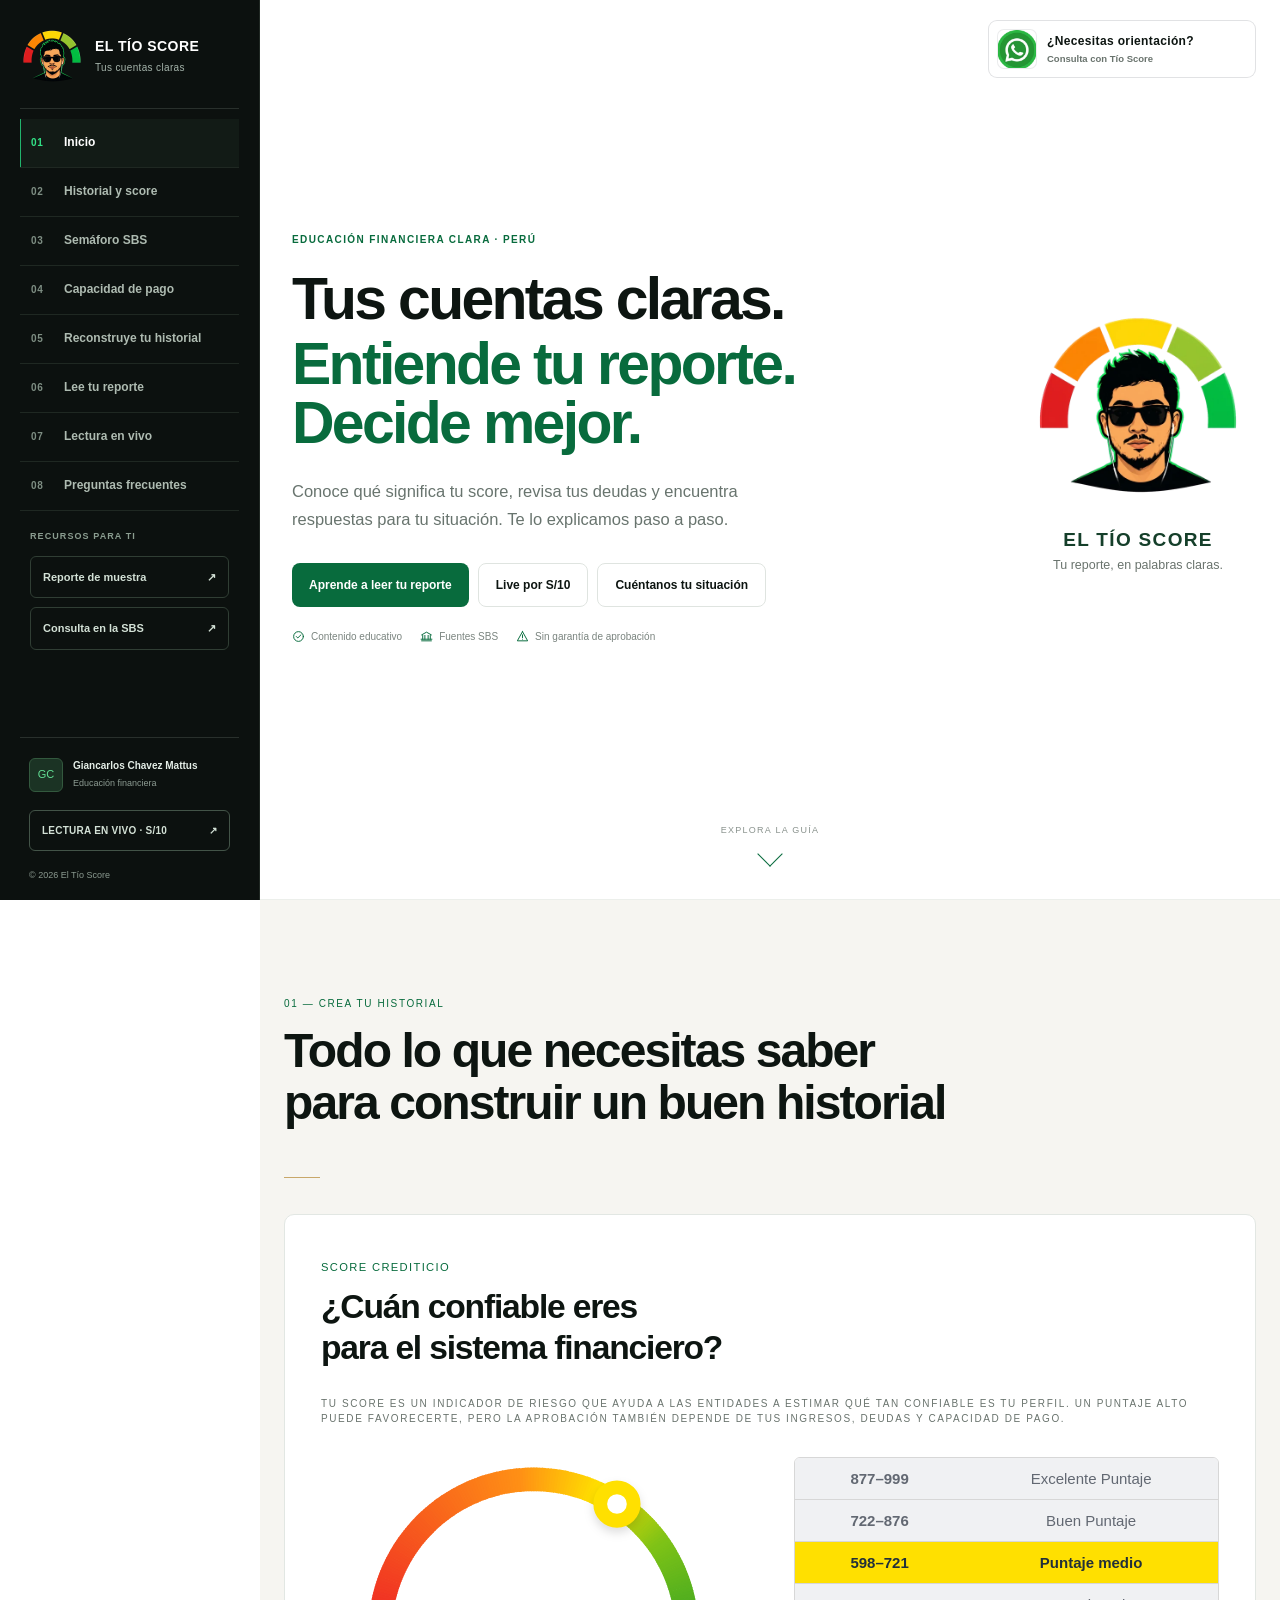
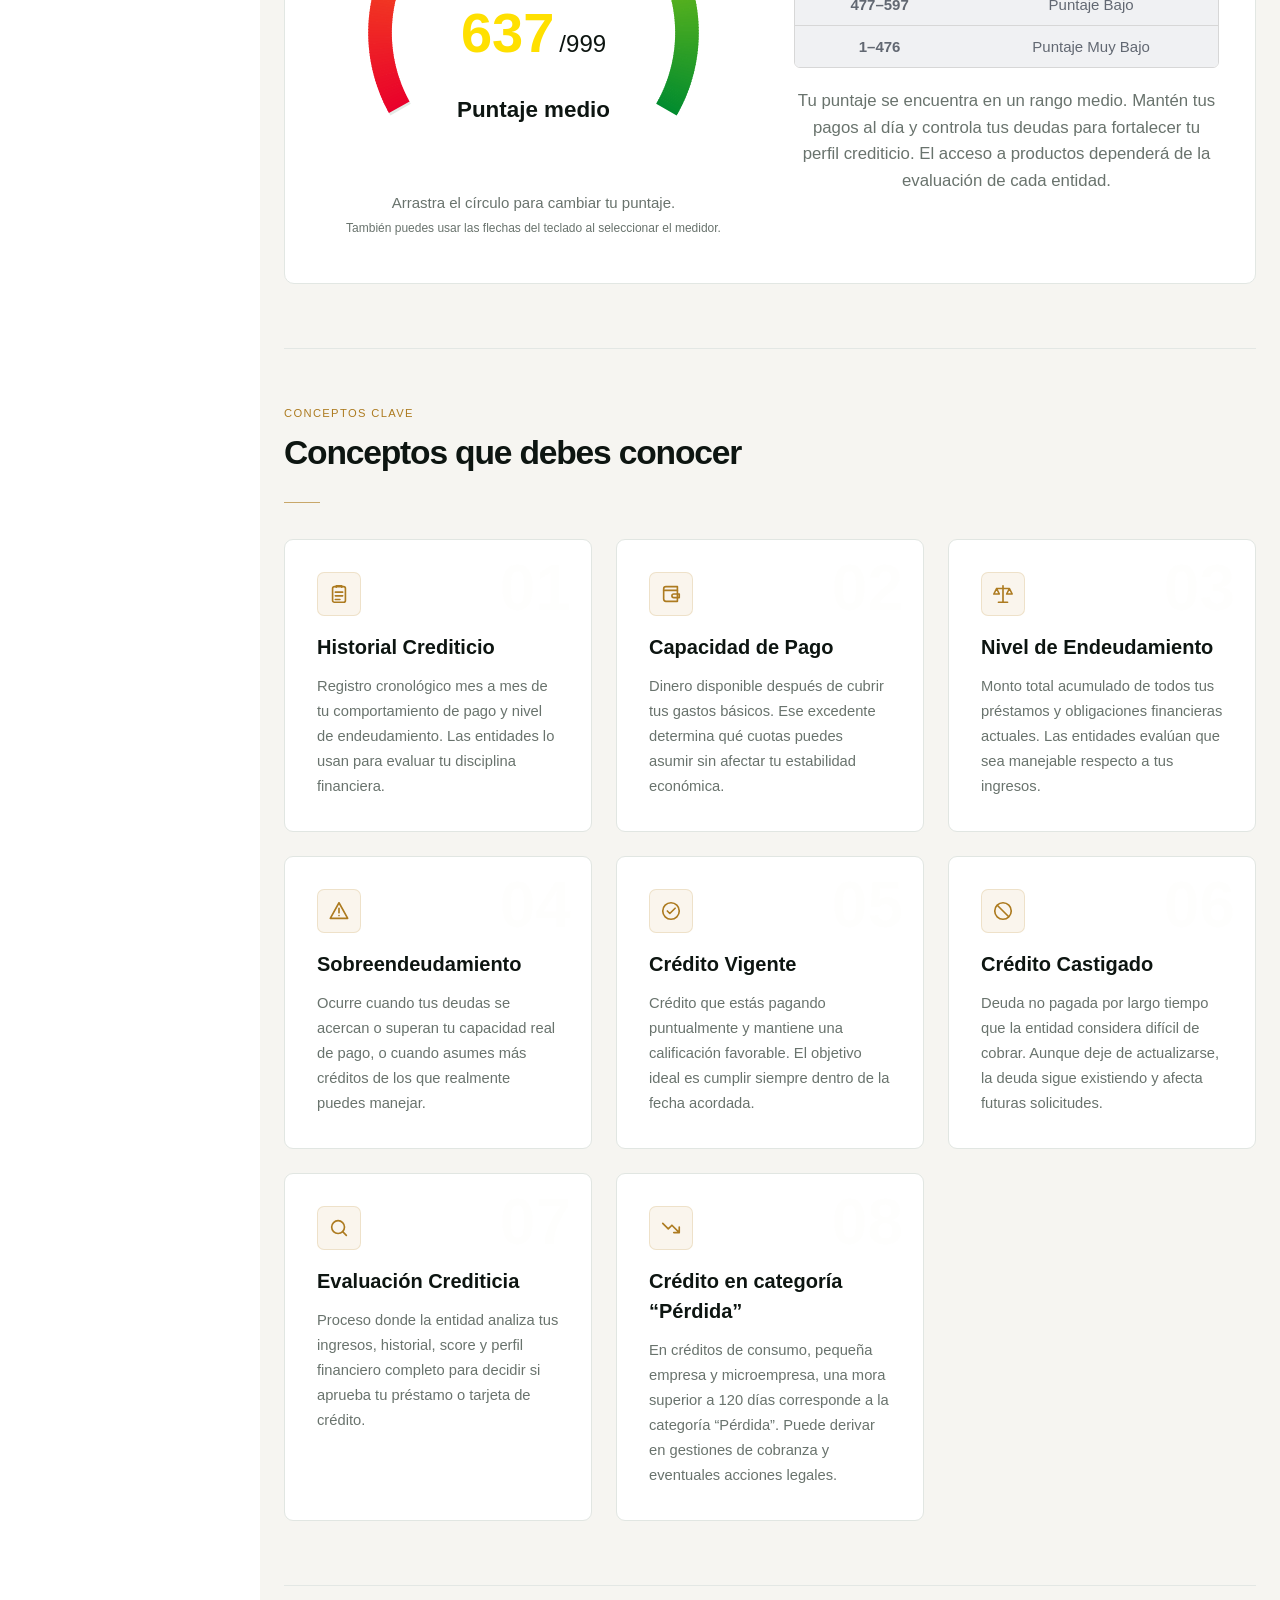
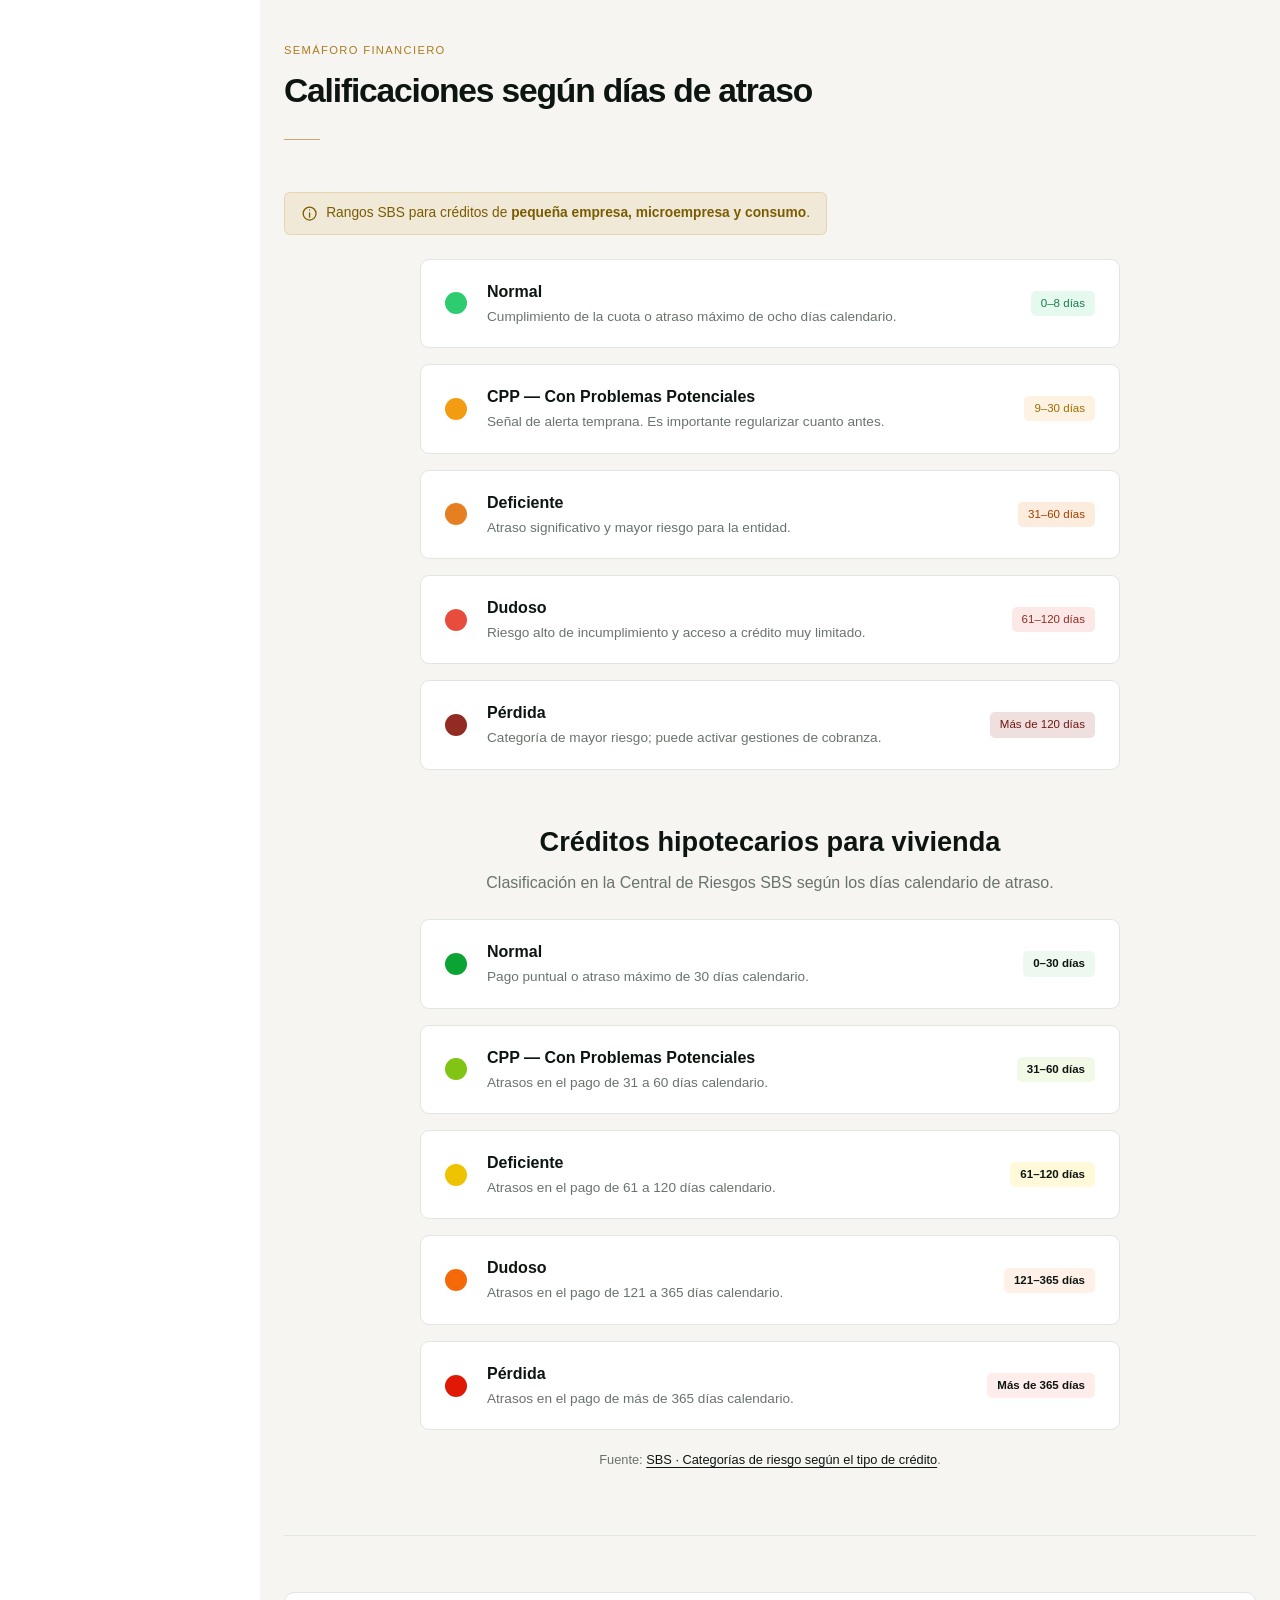
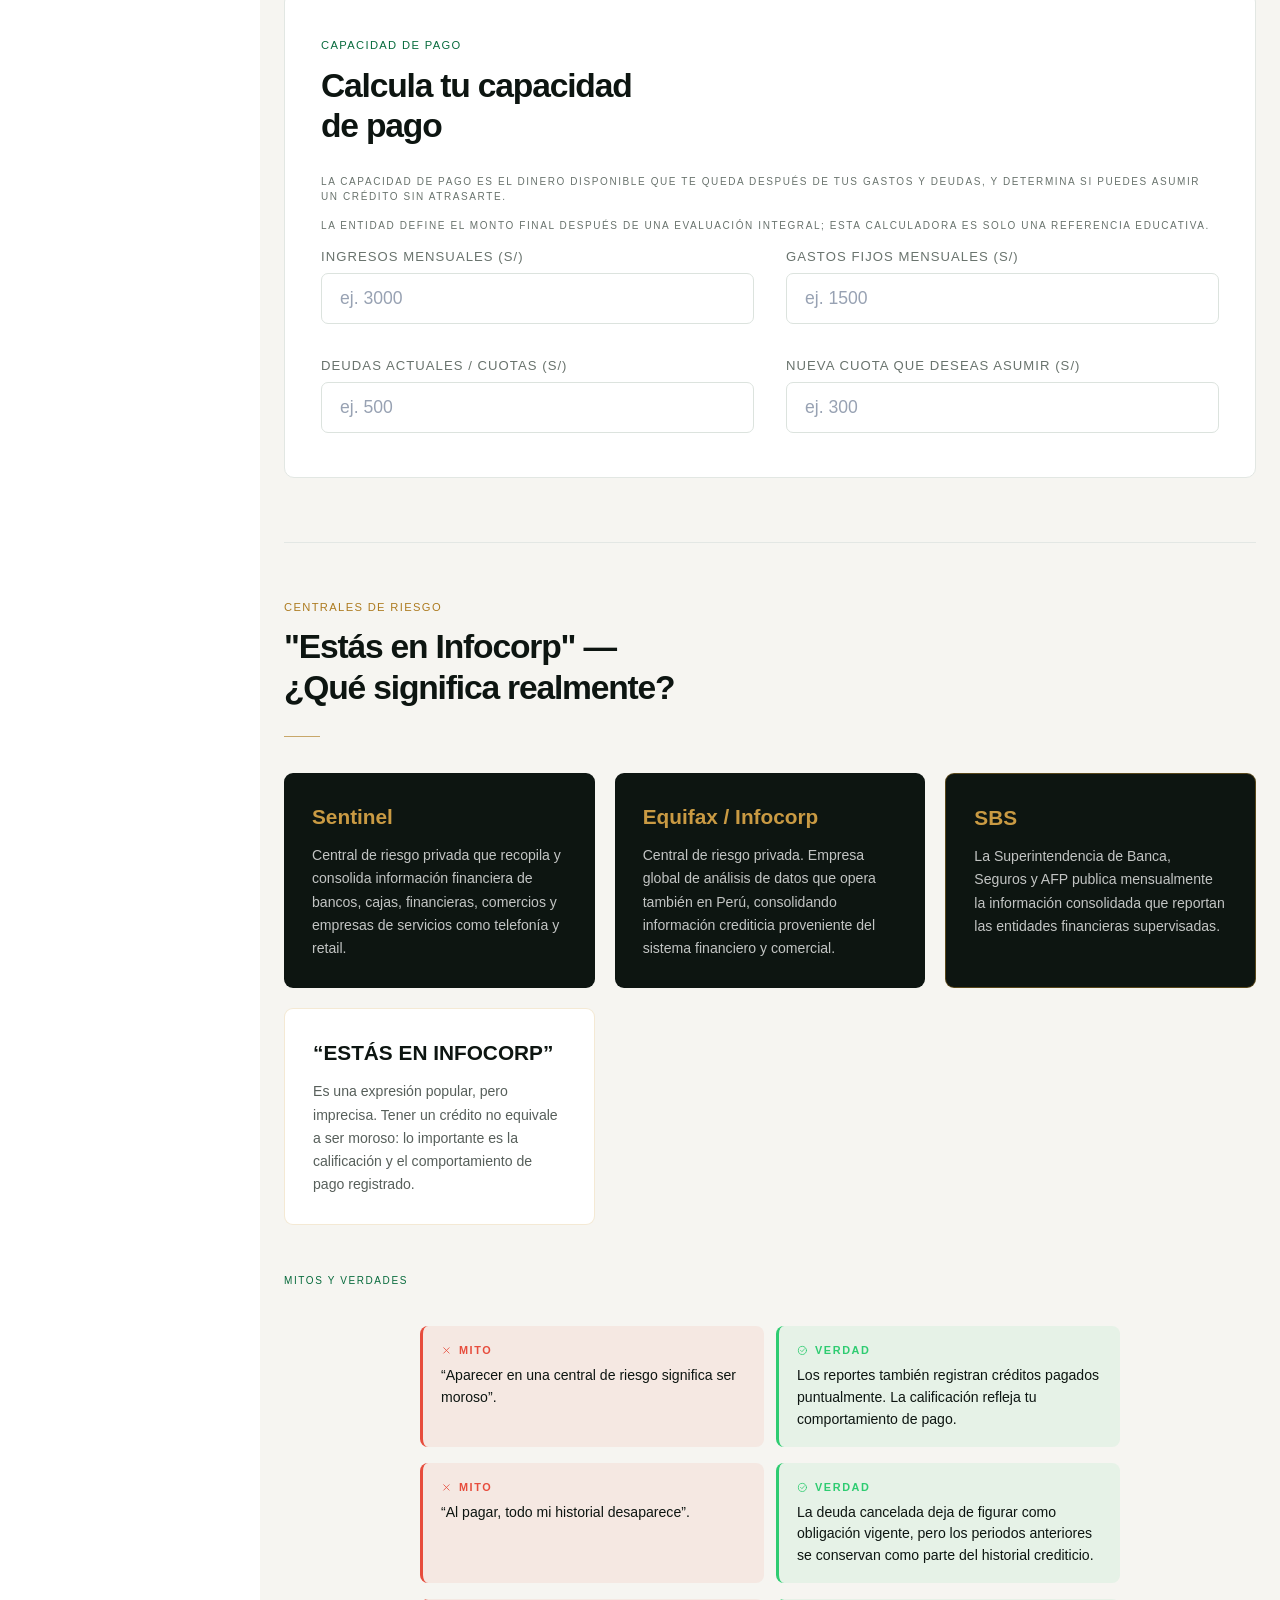
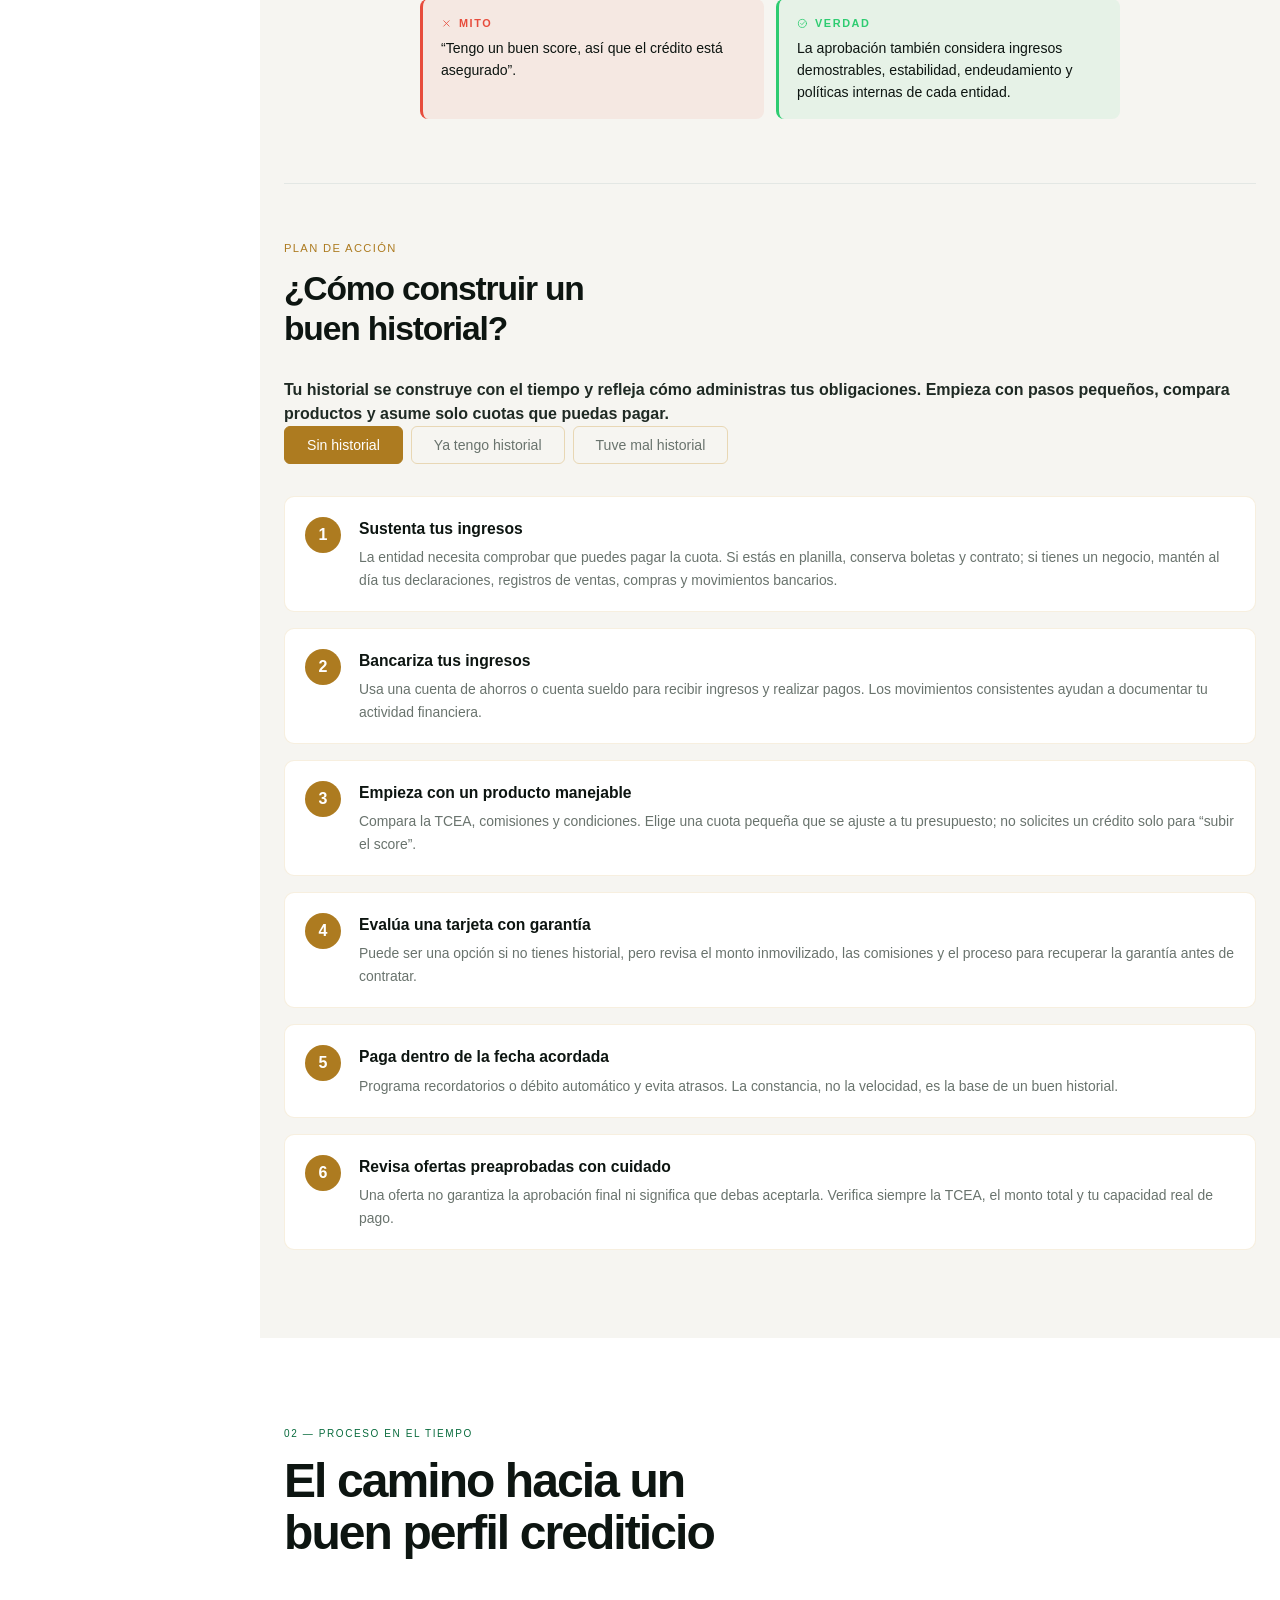
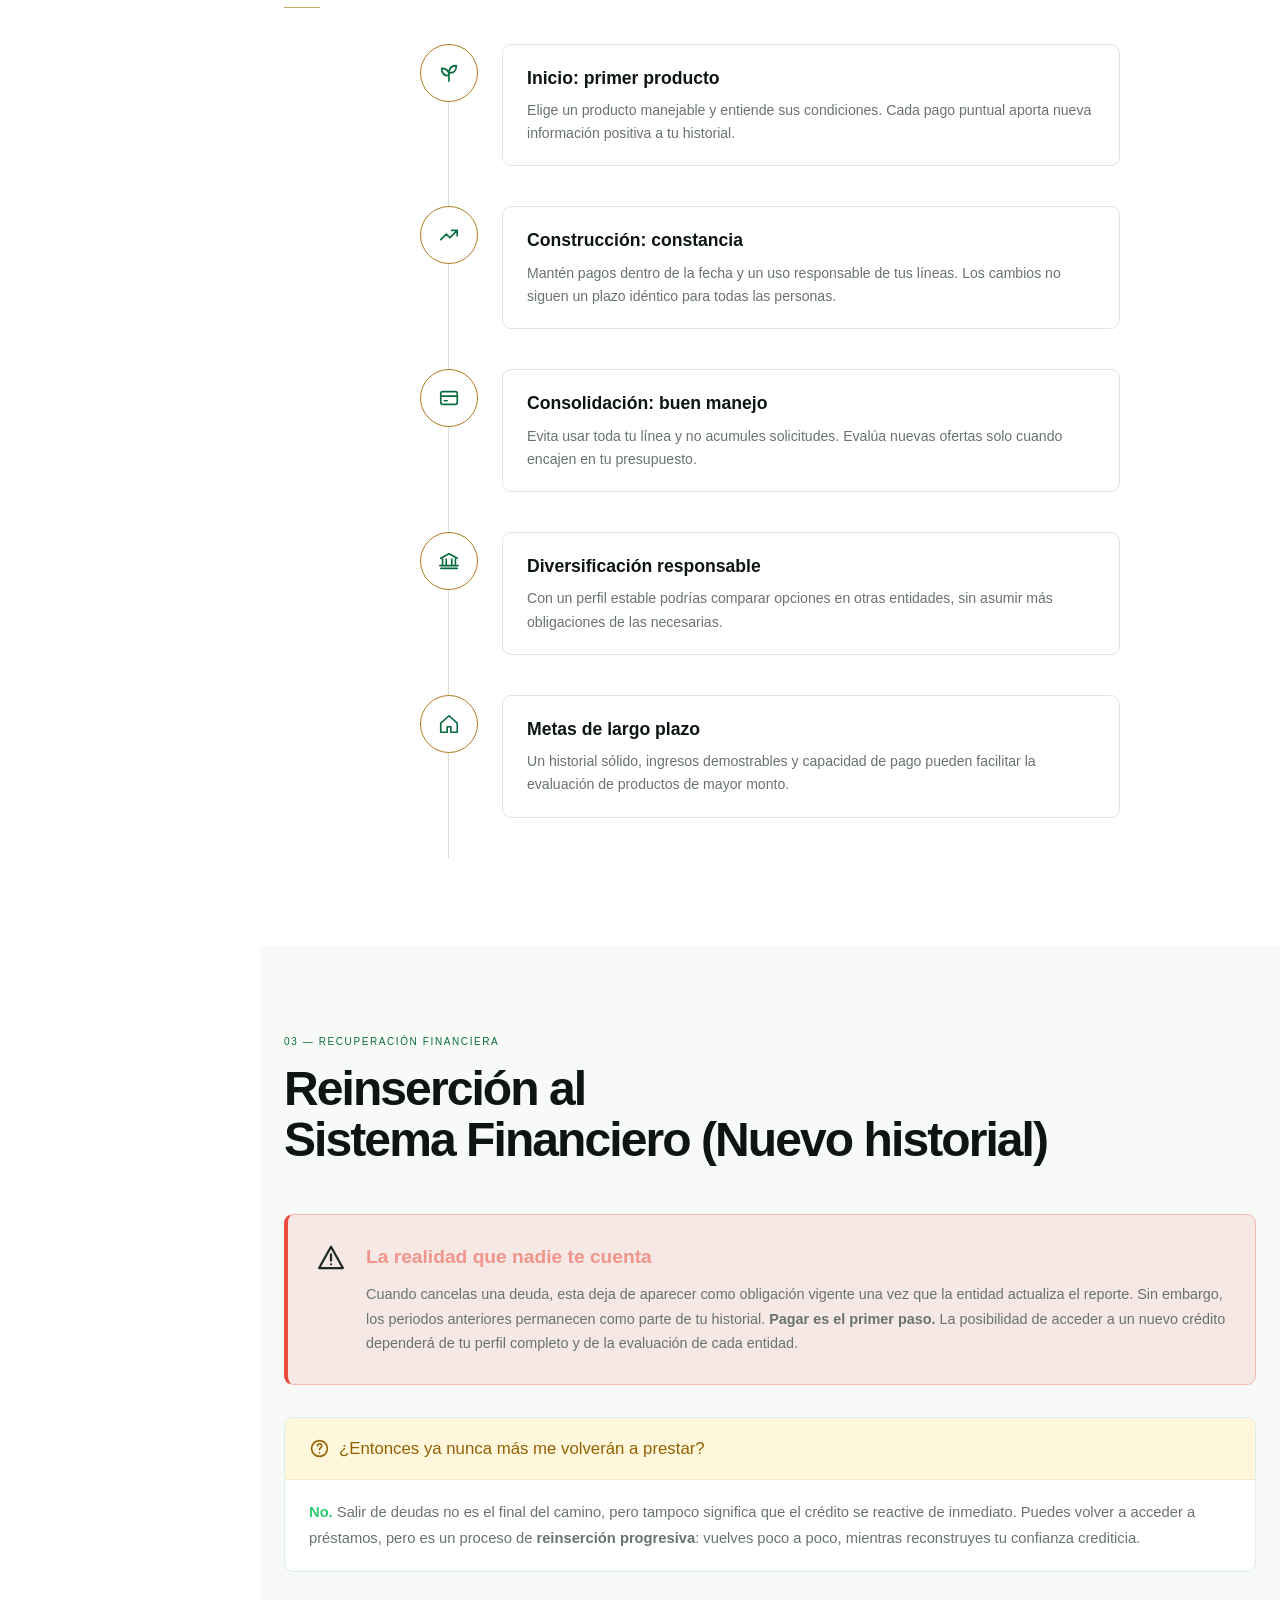
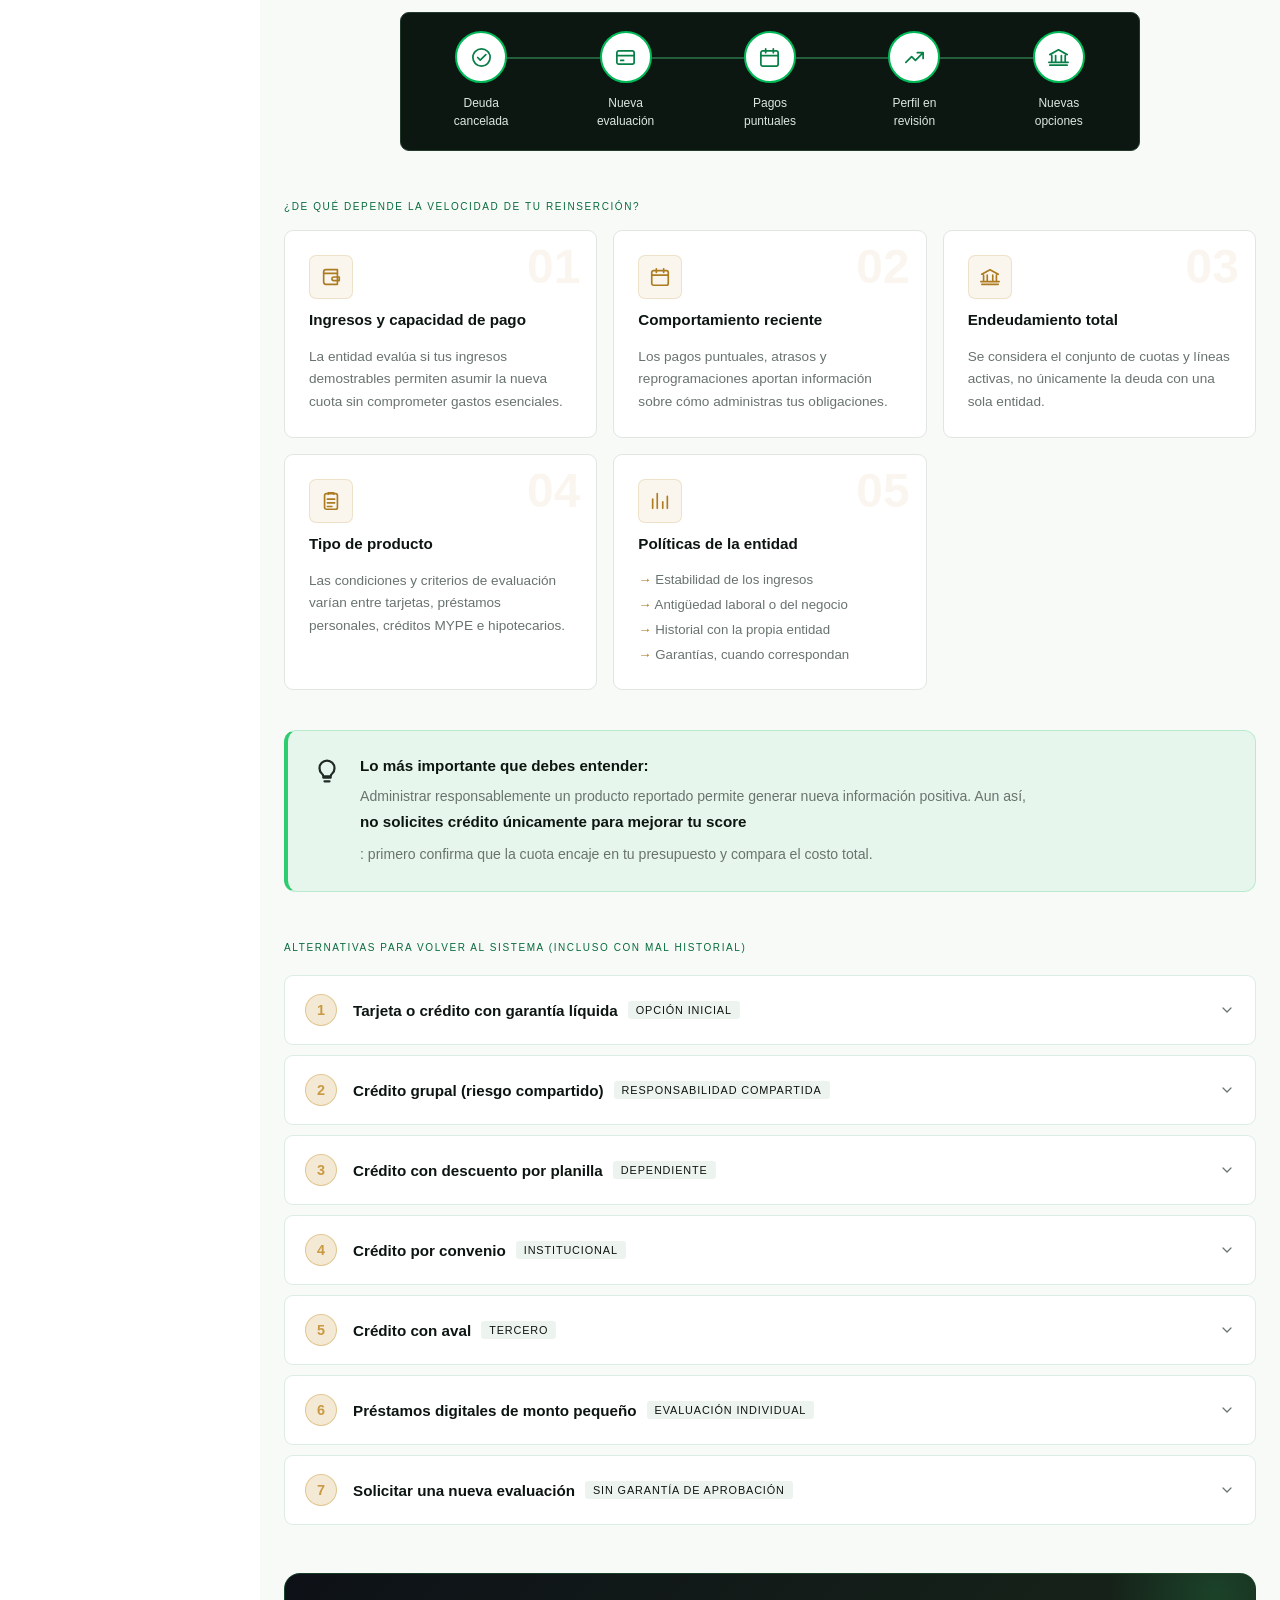
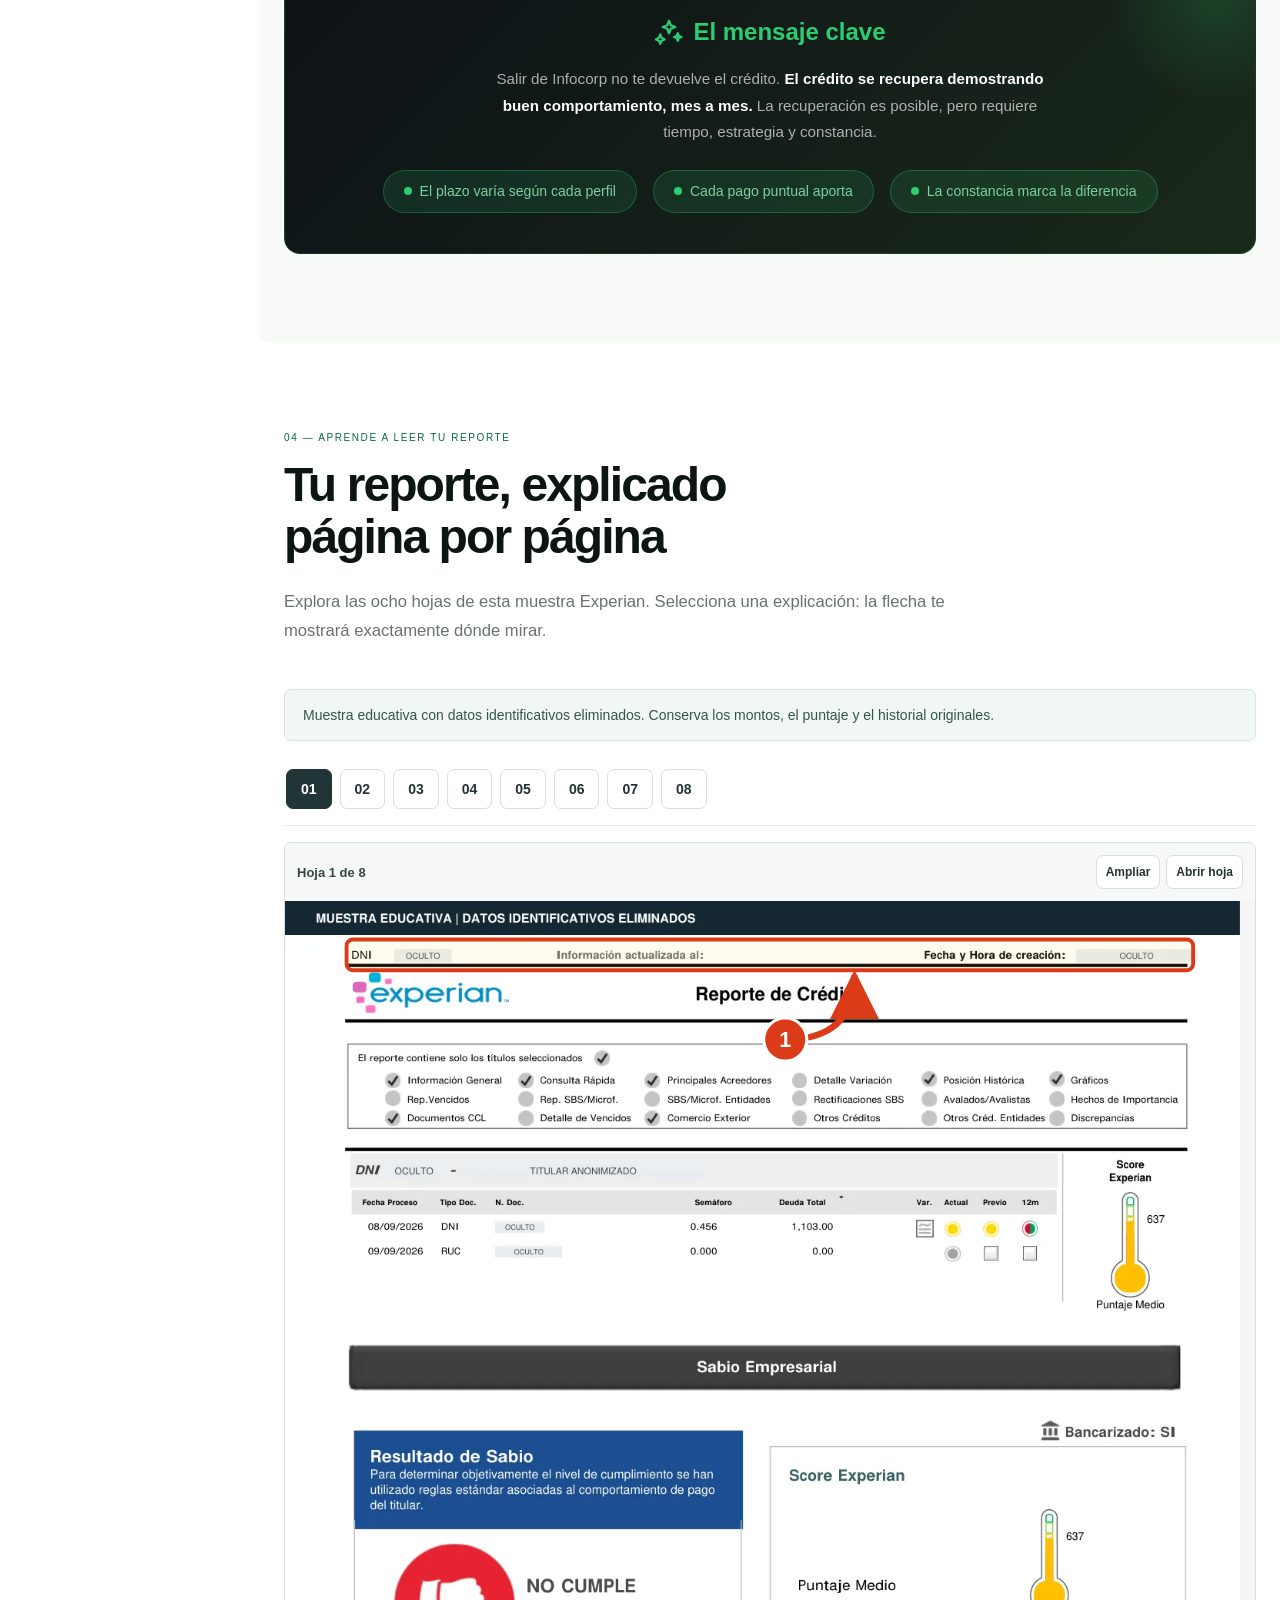
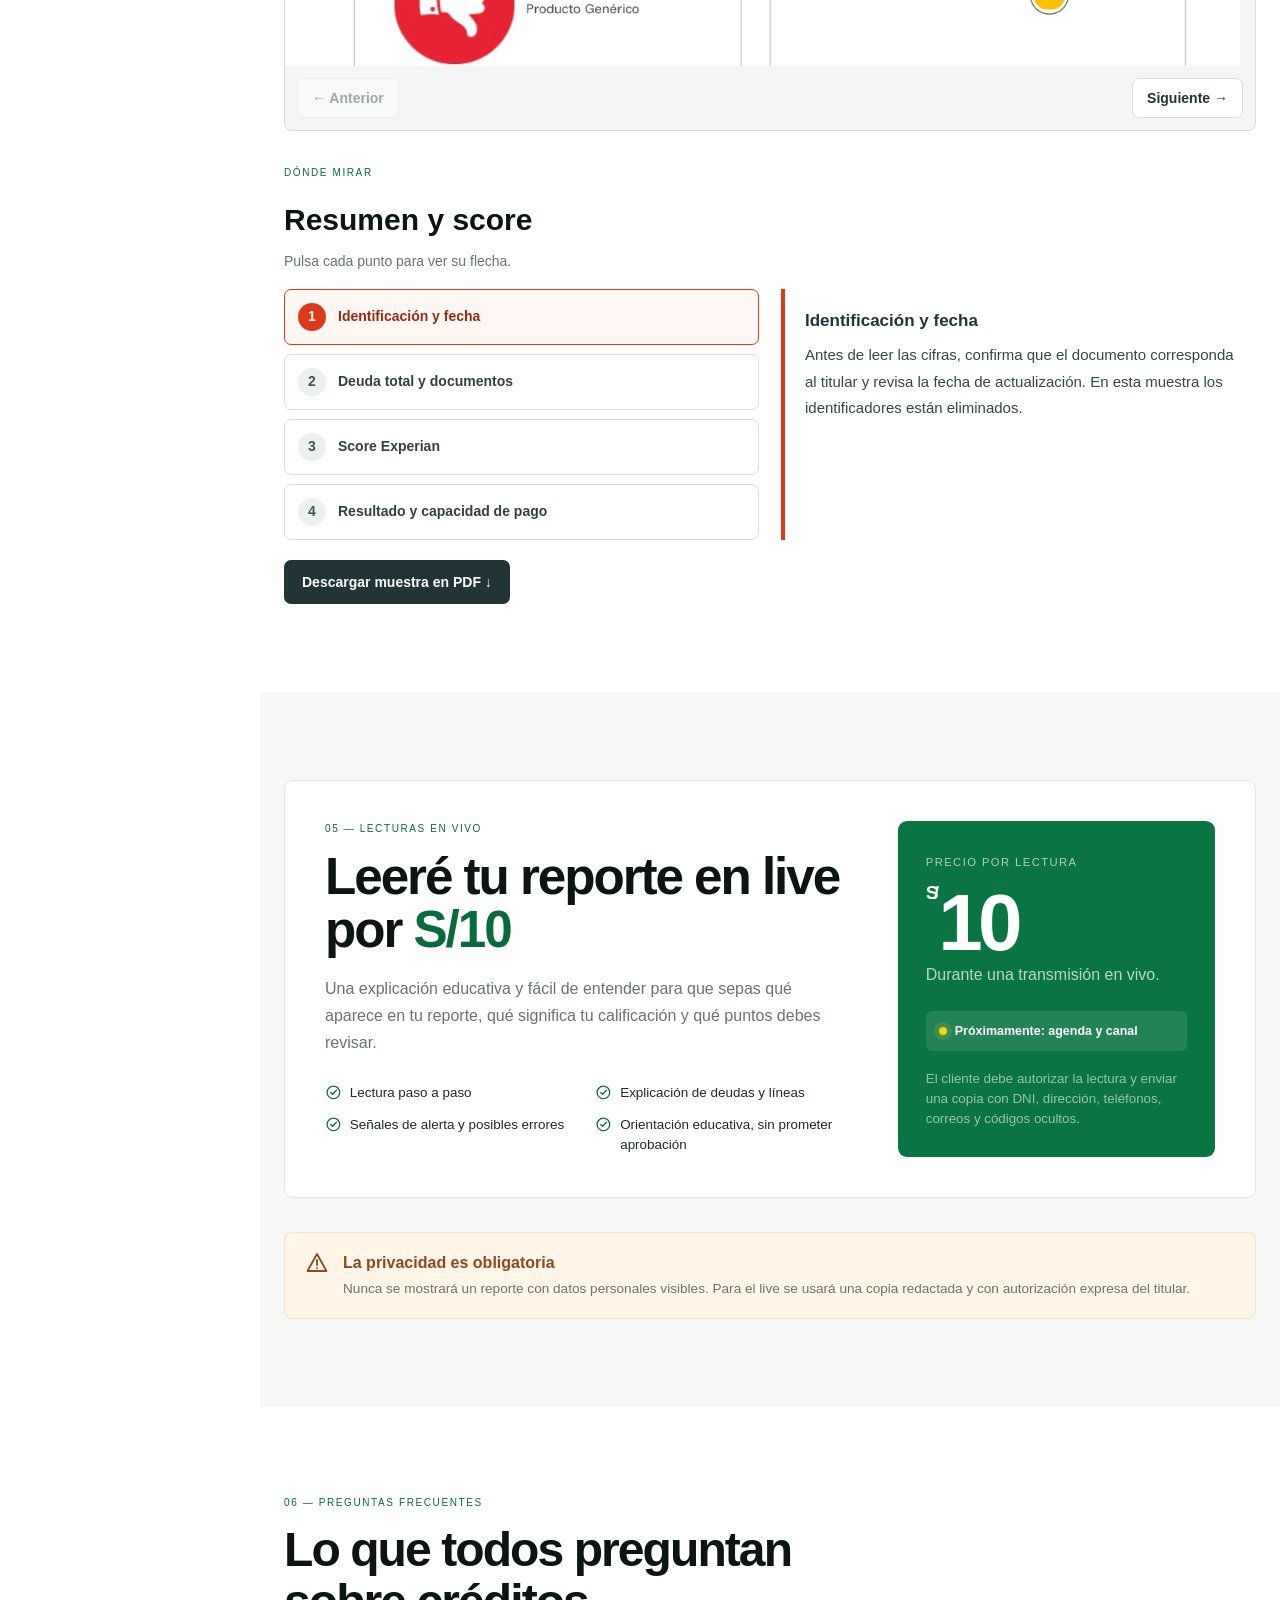
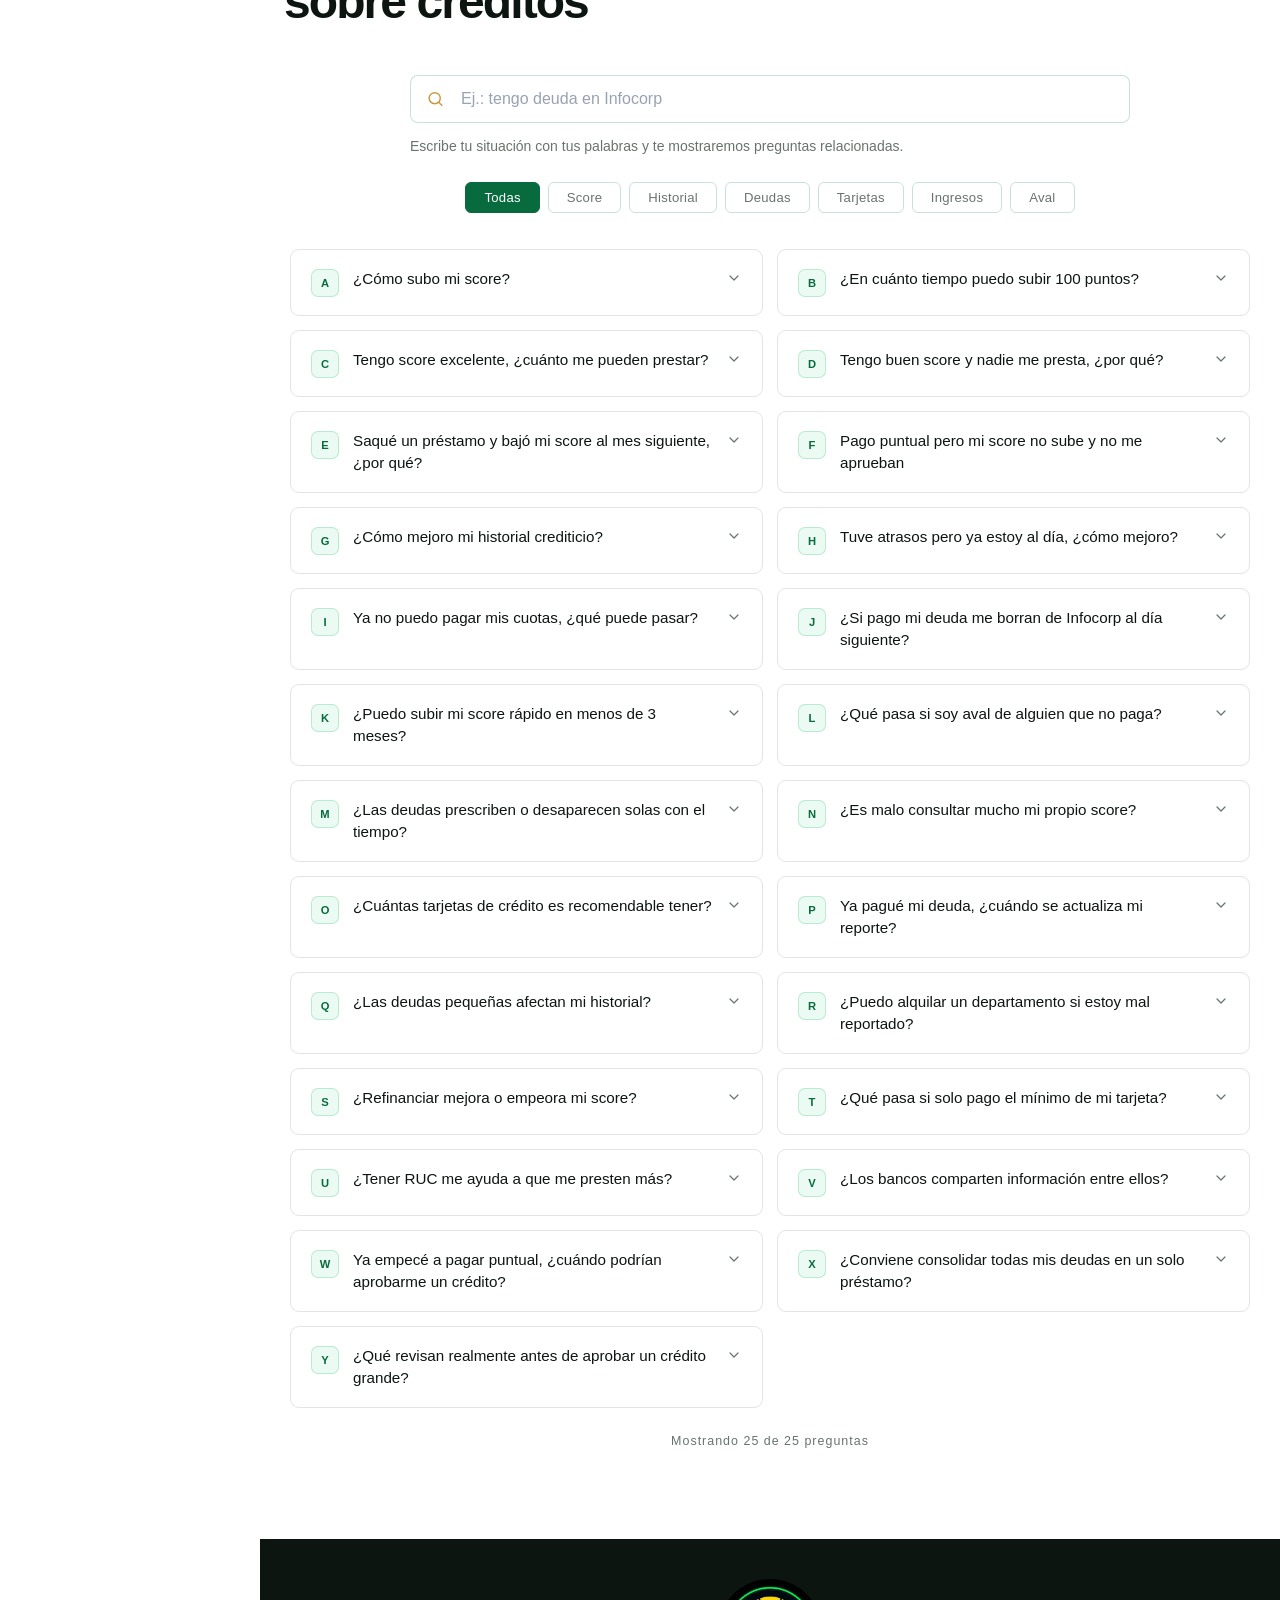
==== index.html @ f95116d9 "Publicar versión final responsive de Tío Score" ====
<!DOCTYPE html>
<html lang="es">
<head>
<meta charset="UTF-8">
<meta name="viewport" content="width=device-width, initial-scale=1.0">
<meta name="theme-color" content="#f8fbf7">
<title>El Tío Score — Guía de créditos y cobranzas</title>
<meta name="author" content="Giancarlos Chavez Mattus">
<meta name="description" content="Guía práctica de educación financiera para entender tu score, construir historial crediticio y evaluar tu capacidad de pago en Perú.">
<link rel="canonical" href="https://tioscore.com/">
<meta property="og:url" content="https://tioscore.com/">
<link rel="icon" type="image/png" href="[data-uri]">
<script>
(function(){
  if (!/^https?:$/.test(location.protocol)) return;
  var cleanPath = location.pathname.replace(/\/index\.html$/i, '/');
  if (cleanPath !== location.pathname) {
    history.replaceState(null, '', cleanPath + location.search + location.hash);
  }
})();
</script>
<style>
  :root {
    --ink: #0b1220;
    --paper: #fbfaf7;
    --cream: #f3efe7;
    --gold: #b98524;
    --gold-light: #edbd57;
    --green: #1a7a4a;
    --green-light: #2ecc71;
    --red: #c0392b;
    --orange: #e67e22;
    --yellow: #f1c40f;
    --blue: #1a5276;
    --accent: #c8922a;
    --text: #172033;
    --muted: #667085;
    --font-sans: "Inter", "Segoe UI", Arial, sans-serif;
    --shadow-sm: 0 8px 28px rgba(20, 25, 38, 0.07);
    --shadow-md: 0 18px 50px rgba(20, 25, 38, 0.12);
    --radius: 16px;
  }

  * { margin: 0; padding: 0; box-sizing: border-box; }
  html { scroll-behavior: smooth; }
  body { font-family: var(--font-sans); background: var(--paper); color: var(--text); overflow-x: hidden; line-height: 1.5; }

  .hero {
    background: var(--ink);
    color: white;
    min-height: 100vh;
    display: flex;
    flex-direction: column;
    justify-content: center;
    align-items: center;
    text-align: center;
    padding: 60px 24px;
    position: relative;
    overflow: hidden;
  }
  .hero::before {
    content: '';
    position: absolute;
    inset: 0;
    background:
      radial-gradient(ellipse 80% 60% at 50% 0%, rgba(200,146,42,0.18) 0%, transparent 70%),
      radial-gradient(ellipse 60% 40% at 80% 100%, rgba(26,122,74,0.12) 0%, transparent 60%);
  }
  .hero-badge {
    display: inline-block;
    border: 1px solid rgba(200,146,42,0.5);
    color: var(--gold-light);
    font-family: Arial, sans-serif;
    font-size: 0.72rem;
    letter-spacing: 0.2em;
    text-transform: uppercase;
    padding: 6px 18px;
    border-radius: 2px;
    margin-bottom: 32px;
    position: relative;
    z-index: 1;
    animation: fadeUp 0.8s ease both;
  }
  .hero h1 {
    font-family: Arial, sans-serif;
    font-size: clamp(2.8rem, 8vw, 6rem);
    font-weight: 900;
    line-height: 1.05;
    position: relative;
    z-index: 1;
    animation: fadeUp 0.8s 0.15s ease both;
  }
  .hero h1 span { color: var(--gold-light); display: block; }
  .hero p {
    font-size: 1.15rem;
    color: rgba(255,255,255,0.65);
    max-width: 520px;
    margin: 24px auto 0;
    line-height: 1.7;
    position: relative;
    z-index: 1;
    animation: fadeUp 0.8s 0.3s ease both;
  }
  .hero-actions {
    display: flex;
    flex-wrap: wrap;
    justify-content: center;
    gap: 14px;
    margin-top: 36px;
    position: relative;
    z-index: 1;
  }
  .hero-btn {
    display: inline-flex;
    align-items: center;
    justify-content: center;
    gap: 8px;
    padding: 12px 24px;
    border-radius: 999px;
    background: var(--gold);
    color: var(--ink);
    text-decoration: none;
    font-size: 0.95rem;
    font-weight: 700;
    letter-spacing: 0.02em;
    transition: transform 0.2s ease, background 0.2s ease;
  }
  .hero-btn:hover {
    transform: translateY(-1px);
    background: #a9741c;
  }
  .hero-btn.hero-btn-alt {
    background: rgba(255,255,255,0.14);
    color: white;
    border: 1px solid rgba(255,255,255,0.16);
  }
  .hero-btn.hero-btn-alt:hover {
    background: rgba(255,255,255,0.22);
  }
  .scroll-cta {
    margin-top: 56px;
    position: relative;
    z-index: 1;
    animation: fadeUp 0.8s 0.45s ease both;
    display: flex;
    flex-direction: column;
    align-items: center;
    gap: 8px;
  }
  .scroll-cta span {
    font-size: 0.8rem;
    letter-spacing: 0.12em;
    text-transform: uppercase;
    color: rgba(255,255,255,0.4);
    font-family: Arial, sans-serif;
  }
  .arrow-bounce {
    width: 28px; height: 28px;
    border-right: 2px solid var(--gold);
    border-bottom: 2px solid var(--gold);
    transform: rotate(45deg);
    animation: bounce 1.4s infinite;
  }

  nav {
    position: sticky;
    top: 0;
    z-index: 100;
    background: rgba(250,248,243,0.95);
    backdrop-filter: blur(12px);
    border-bottom: 1px solid rgba(200,146,42,0.2);
    padding: 0 24px;
    display: flex;
    align-items: center;
    justify-content: space-between;
    height: 60px;
    box-shadow: 0 2px 20px rgba(0,0,0,0.06);
  }
  .nav-logo { font-family: Arial, sans-serif; font-size: 1.1rem; font-weight: 700; color: var(--ink); }
  .nav-links { display: flex; gap: 6px; list-style: none; overflow-x: auto; align-items: center; }
  .nav-links a {
    font-size: 0.78rem; font-weight: 500; color: var(--muted);
    text-decoration: none; padding: 6px 12px; border-radius: 4px;
    transition: all 0.2s; white-space: nowrap; letter-spacing: 0.02em;
  }
  .nav-links a:hover { background: var(--gold); color: white; }
  .nav-menu-btn {
    background: var(--gold);
    color: white;
    border: none;
    padding: 7px 16px;
    border-radius: 4px;
    font-family: Arial, sans-serif;
    font-size: 0.78rem;
    font-weight: 600;
    cursor: pointer;
    letter-spacing: 0.04em;
    transition: background 0.2s, transform 0.15s;
    white-space: nowrap;
  }
  .nav-menu-btn:hover { background: #a8741e; transform: scale(1.03); }

  #navDialog {
    margin: auto;
    border-radius: 16px;
    padding: 0;
    max-width: 560px;
    width: 92%;
    box-shadow: 0 32px 80px rgba(0,0,0,0.3);
    animation: dialogIn 0.35s cubic-bezier(0.34,1.56,0.64,1) both;
  }
  #navDialog::backdrop {
    background: rgba(13,17,23,0.72);
    backdrop-filter: blur(6px);
  }
  @keyframes dialogIn {
    from { opacity: 0; transform: translateY(-24px) scale(0.96); }
    to   { opacity: 1; transform: translateY(0) scale(1); }
  }
  .dialog-inner { padding: 32px; background: var(--paper); border-radius: 16px; }
  .dialog-header { display: flex; align-items: flex-start; justify-content: space-between; margin-bottom: 4px; }
  .dialog-label {
    font-family: Arial, sans-serif;
    font-size: 0.68rem;
    letter-spacing: 0.2em;
    text-transform: uppercase;
    color: var(--gold);
    margin-bottom: 6px;
  }
  .dialog-title {
    font-family: Arial, sans-serif;
    font-size: 1.5rem;
    font-weight: 700;
    color: var(--ink);
    line-height: 1.2;
  }
  .dialog-close-x {
    background: none;
    border: 1px solid rgba(200,146,42,0.25);
    border-radius: 6px;
    width: 34px; height: 34px;
    display: flex; align-items: center; justify-content: center;
    cursor: pointer;
    color: var(--muted);
    font-size: 1rem;
    transition: all 0.2s;
    flex-shrink: 0;
  }
  .dialog-close-x:hover { background: var(--gold); color: white; border-color: var(--gold); }
  .dialog-sub { font-size: 0.85rem; color: var(--muted); margin: 8px 0 22px; }
  .dialog-grid {
    display: grid;
    grid-template-columns: 1fr 1fr;
    gap: 10px;
    margin-bottom: 24px;
  }
  .dialog-grid.cols-1 { grid-template-columns: 1fr; }
  .dialog-grid.cols-1 .dialog-btn { padding: 18px 20px; }
  .dialog-grid.cols-1 .dialog-btn-icon { font-size: 1.6rem; }
  .dialog-grid.cols-1 .dialog-btn-name { font-size: 0.98rem; }
  .dialog-btn {
    display: flex;
    align-items: center;
    gap: 12px;
    background: white;
    border: 1px solid rgba(200,146,42,0.18);
    border-radius: 10px;
    padding: 13px 15px;
    cursor: pointer;
    text-align: left;
    text-decoration: none;
    transition: background 0.2s, border-color 0.2s, transform 0.15s, box-shadow 0.2s;
  }
  .dialog-btn:hover {
    background: #fffdf6;
    border-color: var(--gold);
    transform: translateY(-2px);
    box-shadow: 0 6px 20px rgba(200,146,42,0.14);
  }
  .dialog-btn-icon { font-size: 1.25rem; flex-shrink: 0; }
  .dialog-btn-num {
    font-family: Arial, sans-serif;
    font-size: 0.63rem;
    color: var(--gold);
    font-weight: 500;
    letter-spacing: 0.06em;
    margin-bottom: 2px;
  }
  .dialog-btn-name {
    font-size: 0.88rem;
    font-weight: 600;
    color: var(--ink);
    line-height: 1.2;
  }
  .dialog-footer {
    border-top: 1px solid rgba(200,146,42,0.15);
    padding-top: 18px;
    display: flex;
    align-items: center;
    justify-content: space-between;
    gap: 12px;
    flex-wrap: wrap;
  }
  .dialog-footer-note {
    font-size: 0.78rem;
    color: var(--muted);
    font-family: Arial, sans-serif;
    letter-spacing: 0.04em;
  }
  .dialog-close-btn {
    background: var(--ink);
    color: white;
    border: none;
    border-radius: 6px;
    padding: 10px 28px;
    font-family: Arial, sans-serif;
    font-size: 0.88rem;
    font-weight: 500;
    cursor: pointer;
    transition: background 0.2s, transform 0.15s;
  }
  .dialog-close-btn:hover { background: var(--gold); transform: scale(1.02); }

  .subchapter { margin-bottom: 72px; }
  .subchapter:last-child { margin-bottom: 0; }
  .subchapter-label {
    font-family: Arial, sans-serif;
    font-size: 0.7rem;
    letter-spacing: 0.2em;
    text-transform: uppercase;
    color: var(--gold);
    margin-bottom: 12px;
  }
  .subchapter-title {
    font-family: Arial, sans-serif;
    font-size: clamp(1.5rem, 3vw, 2.1rem);
    font-weight: 700;
    color: var(--ink);
    line-height: 1.2;
    margin-bottom: 28px;
  }
  .subchapter-divider { height: 1px; background: rgba(200,146,42,0.35); margin: 0 0 72px; }
  .subchapter-dark {
    background: var(--ink);
    border-radius: 20px;
    padding: 56px 32px;
  }
  .subchapter-dark .subchapter-label { color: var(--gold-light); }
  .subchapter-dark .subchapter-title { color: white; }
  @media (max-width: 640px) { .subchapter-dark { padding: 40px 20px; } }

  .section { max-width: 1100px; margin: 0 auto; padding: 80px 24px; }
  #pasos .section { padding-top: 96px; }
  .section-label {
    font-family: Arial, sans-serif;
    font-size: 0.7rem;
    letter-spacing: 0.22em;
    text-transform: uppercase;
    color: var(--gold);
    margin-bottom: 14px;
  }
  .section-title {
    font-family: Arial, sans-serif;
    font-size: clamp(2rem, 4vw, 3rem);
    font-weight: 700;
    color: var(--ink);
    line-height: 1.15;
    margin-bottom: 48px;
  }

  #score { background: var(--ink); }
  #score .section-label { color: var(--gold-light); }
  #score .section-title { color: white; }
  .score-wrapper { display: flex; flex-direction: column; align-items: center; gap: 48px; }
  .meter-container { width: 100%; max-width: 640px; position: relative; }
  .meter-arc { width: 100%; aspect-ratio: 2/1; position: relative; }
  .meter-arc svg { width: 100%; height: 100%; }
  .score-display { position: absolute; bottom: 8%; left: 50%; transform: translateX(-50%); text-align: center; }
  .score-number {
    font-family: Arial, sans-serif;
    font-size: clamp(3.5rem, 10vw, 6rem);
    font-weight: 900;
    color: white;
    line-height: 1;
    transition: color 0.4s;
  }
  .score-label { font-size: 0.9rem; color: rgba(255,255,255,0.5); margin-top: 4px; font-family: Arial, sans-serif; letter-spacing: 0.1em; }
  .score-desc { font-size: 1.05rem; color: rgba(255,255,255,0.7); text-align: center; max-width: 400px; line-height: 1.6; }
  .score-slider-wrap { width: 100%; max-width: 640px; }
  .score-slider-wrap label { display: block; color: rgba(255,255,255,0.55); font-size: 0.82rem; letter-spacing: 0.08em; font-family: Arial, sans-serif; margin-bottom: 12px; }
  input[type=range] { width: 100%; -webkit-appearance: none; height: 6px; border-radius: 3px; background: linear-gradient(to right, #c0392b, #e67e22, #f1c40f, #2ecc71); outline: none; cursor: pointer; }
  input[type=range]::-webkit-slider-thumb { -webkit-appearance: none; width: 24px; height: 24px; border-radius: 50%; background: white; border: 3px solid var(--gold); box-shadow: 0 2px 8px rgba(0,0,0,0.4); transition: transform 0.2s; }
  input[type=range]::-webkit-slider-thumb:hover { transform: scale(1.2); }
  .score-zones { display: flex; justify-content: space-between; margin-top: 8px; }
  .score-zones span { font-size: 0.7rem; color: rgba(255,255,255,0.4); font-family: Arial, sans-serif; }

  .concepts-grid { display: grid; grid-template-columns: repeat(auto-fit, minmax(300px, 1fr)); gap: 24px; }
  .concept-card {
    background: white;
    border: 1px solid rgba(200,146,42,0.15);
    border-radius: 12px;
    padding: 32px;
    position: relative;
    overflow: hidden;
    transition: transform 0.3s, box-shadow 0.3s;
    cursor: default;
  }
  .concept-card::before {
    content: '';
    position: absolute;
    top: 0; left: 0; right: 0;
    height: 3px;
    background: var(--gold);
    transform: scaleX(0);
    transform-origin: left;
    transition: transform 0.35s ease;
  }
  .concept-card:hover { transform: translateY(-4px); box-shadow: 0 16px 48px rgba(0,0,0,0.1); }
  .concept-card:hover::before { transform: scaleX(1); }
  .concept-num { font-family: Arial, sans-serif; font-size: 4rem; font-weight: 900; color: rgba(200,146,42,0.12); line-height: 1; position: absolute; top: 16px; right: 20px; }
  .concept-icon { font-size: 2rem; margin-bottom: 16px; }
  .concept-card h3 { font-family: Arial, sans-serif; font-size: 1.25rem; font-weight: 700; color: var(--ink); margin-bottom: 12px; }
  .concept-card p { font-size: 0.92rem; color: var(--muted); line-height: 1.7; }

  #semaforo { background: var(--cream); }
  .traffic-light { display: flex; flex-direction: column; gap: 16px; max-width: 700px; margin: 0 auto; }
  .light-item {
    display: flex; align-items: center; gap: 20px;
    background: white; border-radius: 10px; padding: 20px 24px;
    border: 1px solid rgba(0,0,0,0.07);
    transition: transform 0.25s, box-shadow 0.25s;
    cursor: default;
  }
  .light-item:hover { transform: translateX(8px); box-shadow: -4px 0 0 var(--accent), 4px 8px 24px rgba(0,0,0,0.08); }
  .light-dot { width: 22px; height: 22px; border-radius: 50%; flex-shrink: 0; box-shadow: 0 0 12px currentColor; }
  .dot-green { background: #2ecc71; color: #2ecc71; }
  .dot-yellow { background: #f39c12; color: #f39c12; }
  .dot-orange { background: #e67e22; color: #e67e22; }
  .dot-red { background: #e74c3c; color: #e74c3c; }
  .dot-darkred { background: #922b21; color: #922b21; }
  .light-info h4 { font-family: Arial, sans-serif; font-weight: 600; font-size: 1rem; color: var(--ink); }
  .light-info p { font-size: 0.85rem; color: var(--muted); margin-top: 3px; }
  .light-badge { margin-left: auto; font-family: Arial, sans-serif; font-size: 0.72rem; padding: 4px 10px; border-radius: 4px; white-space: nowrap; }
  .badge-green { background: rgba(46,204,113,0.12); color: #1a7a4a; }
  .badge-yellow { background: rgba(243,156,18,0.12); color: #9c6d00; }
  .badge-orange { background: rgba(230,126,34,0.15); color: #a04000; }
  .badge-red { background: rgba(231,76,60,0.12); color: #922b21; }
  .badge-darkred { background: rgba(146,43,33,0.15); color: #6b1a14; }

  .timeline { position: relative; max-width: 700px; margin: 0 auto; }
  .timeline::before { content: ''; position: absolute; left: 28px; top: 0; bottom: 0; width: 2px; background: linear-gradient(to bottom, var(--gold), rgba(200,146,42,0.1)); }
  .timeline-item { display: flex; gap: 24px; padding: 0 0 40px 0; position: relative; opacity: 0; transform: translateX(-20px); transition: opacity 0.5s ease, transform 0.5s ease; }
  .timeline-item.visible { opacity: 1; transform: translateX(0); }
  .timeline-dot { width: 58px; height: 58px; border-radius: 50%; background: var(--ink); border: 3px solid var(--gold); display: flex; align-items: center; justify-content: center; font-size: 1.4rem; flex-shrink: 0; position: relative; z-index: 1; }
  .timeline-content { background: white; border: 1px solid rgba(200,146,42,0.15); border-radius: 10px; padding: 20px 24px; flex: 1; }
  .timeline-content h4 { font-family: Arial, sans-serif; font-size: 1.1rem; font-weight: 700; color: var(--ink); margin-bottom: 8px; }
  .timeline-content p { font-size: 0.88rem; color: var(--muted); line-height: 1.65; }

  /* ── CALCULATOR ── */
  #calculadora { background: var(--ink); }
  #calculadora .section-label { color: var(--gold-light); }
  #calculadora .section-title { color: white; }
  .calc-grid { display: grid; grid-template-columns: 1fr 1fr; gap: 32px; }
  @media (max-width: 640px) { .calc-grid { grid-template-columns: 1fr; } }
  .calc-input-group { display: flex; flex-direction: column; gap: 6px; }
  .calc-input-group label { font-size: 0.82rem; color: rgba(255,255,255,0.55); font-family: Arial, sans-serif; letter-spacing: 0.08em; text-transform: uppercase; }
  .calc-input { background: rgba(255,255,255,0.07); border: 1px solid rgba(200,146,42,0.3); border-radius: 8px; padding: 14px 18px; font-size: 1.1rem; color: white; font-family: Arial, sans-serif; outline: none; transition: border-color 0.2s; width: 100%; }
  .calc-input:focus { border-color: var(--gold); background: rgba(200,146,42,0.08); }
  .calc-input::placeholder { color: rgba(255,255,255,0.25); }
  .calc-result { grid-column: 1/-1; background: rgba(200,146,42,0.1); border: 1px solid rgba(200,146,42,0.3); border-radius: 12px; padding: 28px; display: grid; grid-template-columns: repeat(auto-fit, minmax(160px, 1fr)); gap: 20px; }
  .result-item { text-align: center; }
  .result-value { font-family: Arial, sans-serif; font-size: 2rem; font-weight: 700; color: white; line-height: 1; }
  .result-value.good { color: var(--green-light); }
  .result-value.warning { color: var(--yellow); }
  .result-value.danger { color: #e74c3c; }
  .result-label { font-size: 0.78rem; color: rgba(255,255,255,0.45); font-family: Arial, sans-serif; letter-spacing: 0.08em; margin-top: 6px; text-transform: uppercase; }
  .calc-advice { grid-column: 1/-1; padding: 16px 20px; border-radius: 8px; font-size: 0.9rem; line-height: 1.6; display: none; }
  .advice-good { background: rgba(46,204,113,0.12); color: #7dcea0; border-left: 3px solid #2ecc71; }
  .advice-warning { background: rgba(241,196,15,0.12); color: #f9e04b; border-left: 3px solid #f1c40f; }
  .advice-danger { background: rgba(231,76,60,0.12); color: #f1948a; border-left: 3px solid #e74c3c; }

  /* ── NUEVA ALERTA: CAPACIDAD CERO Y DÉFICIT ── */
  .calc-alert {
    grid-column: 1/-1;
    border-radius: 12px;
    padding: 24px 24px 20px;
    display: none;
    gap: 16px;
    align-items: flex-start;
    animation: alertPulse 0.4s ease;
  }
  @keyframes alertPulse {
    from { opacity: 0; transform: scale(0.97); }
    to   { opacity: 1; transform: scale(1); }
  }
  .calc-alert.alert-zero {
    background: rgba(230,126,34,0.14);
    border: 1.5px solid rgba(230,126,34,0.55);
    border-left: 5px solid #e67e22;
  }
  .calc-alert.alert-deficit {
    background: rgba(192,57,43,0.16);
    border: 1.5px solid rgba(192,57,43,0.55);
    border-left: 5px solid #c0392b;
  }
  .alert-icon {
    font-size: 2rem;
    flex-shrink: 0;
    line-height: 1;
  }
  .alert-body { flex: 1; }
  .alert-title {
    font-family: Arial, sans-serif;
    font-size: 1.1rem;
    font-weight: 700;
    margin-bottom: 6px;
  }
  .calc-alert.alert-zero .alert-title { color: #f0b27a; }
  .calc-alert.alert-deficit .alert-title { color: #f1948a; }
  .alert-text {
    font-size: 0.88rem;
    line-height: 1.7;
  }
  .calc-alert.alert-zero .alert-text { color: rgba(255,255,255,0.7); }
  .calc-alert.alert-deficit .alert-text { color: rgba(255,255,255,0.7); }
  .alert-badge {
    display: inline-block;
    font-family: Arial, sans-serif;
    font-size: 0.7rem;
    letter-spacing: 0.12em;
    text-transform: uppercase;
    padding: 4px 10px;
    border-radius: 4px;
    margin-bottom: 8px;
    font-weight: 600;
  }
  .calc-alert.alert-zero .alert-badge { background: rgba(230,126,34,0.25); color: #f0b27a; }
  .calc-alert.alert-deficit .alert-badge { background: rgba(192,57,43,0.3); color: #f1948a; }

  .centrales-grid { display: grid; grid-template-columns: repeat(auto-fit, minmax(260px, 1fr)); gap: 20px; }
  .central-card { border-radius: 12px; padding: 28px; position: relative; overflow: hidden; }
  .central-card.dark { background: var(--ink); color: white; }
  .central-card.light { background: white; border: 1px solid rgba(200,146,42,0.2); }
  .central-card h3 { font-family: Arial, sans-serif; font-size: 1.3rem; font-weight: 700; margin-bottom: 12px; }
  .central-card.dark h3 { color: var(--gold-light); }
  .central-card.light h3 { color: var(--ink); }
  .central-card p { font-size: 0.88rem; line-height: 1.65; opacity: 0.75; }
  .truth-myth { display: flex; flex-direction: column; gap: 16px; max-width: 700px; margin: 0 auto; }
  .tm-item { display: grid; grid-template-columns: 1fr 1fr; gap: 12px; }
  @media (max-width: 560px) { .tm-item { grid-template-columns: 1fr; } }
  .myth, .truth { padding: 16px 18px; border-radius: 8px; font-size: 0.88rem; line-height: 1.55; }
  .myth { background: rgba(231,76,60,0.08); border-left: 3px solid #e74c3c; color: var(--ink); }
  .truth { background: rgba(46,204,113,0.08); border-left: 3px solid #2ecc71; color: var(--ink); }
  .myth-label, .truth-label { font-family: Arial, sans-serif; font-size: 0.68rem; letter-spacing: 0.15em; text-transform: uppercase; font-weight: 600; margin-bottom: 6px; display: block; }
  .myth-label { color: #e74c3c; }
  .truth-label { color: #2ecc71; }

  .pasos-tabs { display: flex; gap: 8px; flex-wrap: wrap; margin-bottom: 32px; }
  .tab-btn { padding: 10px 22px; border-radius: 6px; border: 1.5px solid rgba(200,146,42,0.3); background: transparent; font-family: Arial, sans-serif; font-size: 0.88rem; font-weight: 500; color: var(--muted); cursor: pointer; transition: all 0.25s; }
  .tab-btn.active, .tab-btn:hover { background: var(--gold); border-color: var(--gold); color: white; }
  .tab-panel { display: none; }
  .tab-panel.active { display: block; }
  .pasos-list { display: flex; flex-direction: column; gap: 16px; }
  .paso-item { display: flex; gap: 18px; align-items: flex-start; background: white; border: 1px solid rgba(200,146,42,0.15); border-radius: 10px; padding: 20px; transition: box-shadow 0.25s; }
  .paso-item:hover { box-shadow: 0 6px 24px rgba(200,146,42,0.12); }
  .paso-num { width: 36px; height: 36px; border-radius: 50%; background: var(--gold); color: white; font-family: Arial, sans-serif; font-weight: 700; font-size: 1rem; display: flex; align-items: center; justify-content: center; flex-shrink: 0; }
  .paso-item h4 { font-weight: 600; font-size: 0.98rem; color: var(--ink); margin-bottom: 6px; }
  .paso-item p { font-size: 0.87rem; color: var(--muted); line-height: 1.6; }

  .reinsercion-realidad { display: flex; gap: 20px; align-items: flex-start; background: rgba(231,76,60,0.1); border: 1px solid rgba(231,76,60,0.3); border-left: 4px solid #e74c3c; border-radius: 12px; padding: 28px; margin-bottom: 32px; }
  .realidad-icon { font-size: 2rem; flex-shrink: 0; }
  .realidad-content h3 { font-family: Arial, sans-serif; font-size: 1.2rem; color: #f1948a; margin-bottom: 10px; }
  .realidad-content p { font-size: 0.9rem; color: rgba(255,255,255,0.65); line-height: 1.7; }
  .reinsercion-pregunta { background: rgba(255,255,255,0.04); border: 1px solid rgba(200,146,42,0.2); border-radius: 12px; overflow: hidden; margin-bottom: 40px; }
  .pregunta-q { background: rgba(200,146,42,0.12); padding: 18px 24px; font-family: Arial, sans-serif; font-size: 1.05rem; color: var(--gold-light); border-bottom: 1px solid rgba(200,146,42,0.15); }
  .pregunta-q { display: flex; align-items: center; gap: 9px; }
  .pregunta-a { padding: 20px 24px; font-size: 0.92rem; color: rgba(255,255,255,0.65); line-height: 1.75; }
  .factores-grid { display: grid; grid-template-columns: repeat(auto-fit, minmax(280px, 1fr)); gap: 16px; margin-bottom: 40px; }
  .factor-card { background: rgba(255,255,255,0.04); border: 1px solid rgba(200,146,42,0.18); border-radius: 12px; padding: 24px; position: relative; transition: border-color 0.25s, background 0.25s; }
  .factor-card:hover { border-color: rgba(200,146,42,0.4); background: rgba(255,255,255,0.06); }
  .factor-num { font-family: Arial, sans-serif; font-size: 3rem; font-weight: 900; line-height: 1; opacity: 0.2; position: absolute; top: 12px; right: 16px; }
  .factor-icon { font-size: 1.6rem; margin-bottom: 10px; }
  .factor-card h4 { font-family: Arial, sans-serif; font-weight: 600; font-size: 0.95rem; color: white; margin-bottom: 14px; }
  .factor-compare { display: flex; flex-direction: column; gap: 8px; }
  .factor-caso { display: flex; flex-direction: column; gap: 3px; padding: 10px 12px; border-radius: 7px; }
  .factor-caso.malo { background: rgba(231,76,60,0.1); border-left: 3px solid #e74c3c; }
  .factor-caso.bueno { background: rgba(46,204,113,0.1); border-left: 3px solid #2ecc71; }
  .caso-label { font-size: 0.82rem; font-weight: 600; color: white; }
  .caso-desc { font-size: 0.77rem; color: rgba(255,255,255,0.5); }
  .factor-desc { font-size: 0.85rem; color: rgba(255,255,255,0.6); line-height: 1.65; }
  .factor-list { list-style: none; display: flex; flex-direction: column; gap: 5px; margin-top: 4px; }
  .factor-list li { font-size: 0.83rem; color: rgba(255,255,255,0.6); }
  .factor-list li::before { content: '→ '; color: var(--gold); }
  .reinsercion-insight { display: flex; gap: 18px; align-items: flex-start; background: rgba(46,204,113,0.08); border: 1px solid rgba(46,204,113,0.25); border-left: 4px solid #2ecc71; border-radius: 12px; padding: 24px; margin-bottom: 8px; }
  .insight-icon { font-size: 1.8rem; flex-shrink: 0; }
  .insight-text strong { display: block; color: white; font-size: 0.95rem; margin-bottom: 8px; }
  .insight-text p { font-size: 0.88rem; color: rgba(255,255,255,0.65); line-height: 1.7; }
  .reinsercion-progress { display: flex; align-items: center; justify-content: center; gap: 0; flex-wrap: nowrap; margin: 36px 0 48px; overflow-x: auto; padding-bottom: 8px; }
  .prog-step { display: flex; flex-direction: column; align-items: center; gap: 8px; flex-shrink: 0; }
  .prog-circle { width: 48px; height: 48px; border-radius: 50%; background: white; border: 2px solid rgba(0,0,0,0.1); display: flex; align-items: center; justify-content: center; font-size: 1.2rem; position: relative; transition: all 0.3s; cursor: default; }
  .prog-circle.active { border-color: #2ecc71; box-shadow: 0 0 0 4px rgba(46,204,113,0.15); }
  .prog-label { font-size: 0.68rem; font-family: Arial, sans-serif; color: var(--muted); text-align: center; max-width: 70px; line-height: 1.3; letter-spacing: 0.02em; }
  .prog-line { width: 40px; height: 2px; background: linear-gradient(to right, rgba(46,204,113,0.5), rgba(46,204,113,0.15)); flex-shrink: 0; margin-bottom: 24px; }
  .reinsercion-clave { background: linear-gradient(135deg, #0d1117, #1a2a1a); border-radius: 16px; padding: 40px; text-align: center; border: 1px solid rgba(46,204,113,0.2); position: relative; overflow: hidden; }
  .reinsercion-clave::before { content: ''; position: absolute; width: 220px; height: 220px; border-radius: 50%; background: radial-gradient(circle, rgba(46,204,113,.18), transparent 68%); top: -90px; right: -70px; }
  .reinsercion-clave h3 { font-family: Arial, sans-serif; font-size: 1.5rem; color: #2ecc71; margin-bottom: 16px; }
  .reinsercion-clave p { color: rgba(255,255,255,0.65); font-size: 0.95rem; line-height: 1.75; max-width: 560px; margin: 0 auto; }
  .tiempo-pill { display: flex; align-items: center; gap: 8px; background: rgba(46,204,113,0.12); border: 1px solid rgba(46,204,113,0.3); border-radius: 30px; padding: 10px 20px; color: #7dcea0; font-size: 0.88rem; font-family: Arial, sans-serif; }
  .tiempo-pill .dot { width: 8px; height: 8px; border-radius: 50%; background: #2ecc71; animation: pulse-green 1.5s infinite; }
  @keyframes pulse-green { 0%, 100% { box-shadow: 0 0 0 0 rgba(46,204,113,0.4); } 50% { box-shadow: 0 0 0 6px rgba(46,204,113,0); } }

  .alternativas-accordion { display: flex; flex-direction: column; gap: 10px; }
  .alt-item { background: rgba(255,255,255,0.04); border: 1px solid rgba(200,146,42,0.18); border-radius: 10px; overflow: hidden; transition: border-color 0.25s; }
  .alt-item.open { border-color: rgba(200,146,42,0.45); }
  .alt-header { width: 100%; background: none; border: none; padding: 18px 20px; display: flex; align-items: center; gap: 16px; cursor: pointer; text-align: left; transition: background 0.2s; }
  .alt-header:hover { background: rgba(255,255,255,0.04); }
  .alt-num { width: 32px; height: 32px; border-radius: 50%; background: rgba(200,146,42,0.2); border: 1.5px solid rgba(200,146,42,0.4); color: var(--gold-light); font-family: Arial, sans-serif; font-weight: 700; font-size: 0.9rem; display: flex; align-items: center; justify-content: center; flex-shrink: 0; }
  .alt-title { flex: 1; display: flex; align-items: center; gap: 10px; flex-wrap: wrap; }
  .alt-name { font-size: 0.95rem; font-weight: 600; color: white; font-family: Arial, sans-serif; }
  .alt-tag { font-size: 0.68rem; font-family: Arial, sans-serif; letter-spacing: 0.08em; padding: 3px 8px; border-radius: 3px; background: rgba(46,204,113,0.2); color: #7dcea0; text-transform: uppercase; }
  .alt-chevron { color: rgba(255,255,255,0.3); font-size: 0.8rem; transition: transform 0.3s; flex-shrink: 0; }
  .alt-item.open .alt-chevron { transform: rotate(180deg); }
  .alt-body { max-height: 0; overflow: hidden; transition: max-height 0.35s ease, padding 0.3s; padding: 0 20px; }
  .alt-item.open .alt-body { max-height: 400px; padding: 0 20px 20px; }
  .alt-body p { border-top: 1px solid rgba(200,146,42,0.15); padding-top: 16px; font-size: 0.88rem; color: rgba(255,255,255,0.65); line-height: 1.7; }
  .alt-pasos { display: flex; flex-direction: column; gap: 7px; margin-top: 12px; }
  .alt-paso { font-size: 0.84rem; color: #7dcea0; padding: 7px 12px; background: rgba(46,204,113,0.07); border-radius: 5px; }

  #faq { background: var(--ink); }
  #faq .section-label { color: var(--gold-light); }
  #faq .section-title { color: white; }
  .faq-search-wrap { position: relative; max-width: 560px; margin: 0 auto 48px; }
  .faq-search { width: 100%; background: rgba(255,255,255,0.07); border: 1px solid rgba(200,146,42,0.35); border-radius: 10px; padding: 14px 20px 14px 50px; font-size: 1rem; color: white; font-family: Arial, sans-serif; outline: none; transition: border-color 0.25s, background 0.25s; }
  .faq-search:focus { border-color: var(--gold); background: rgba(200,146,42,0.1); }
  .faq-search::placeholder { color: rgba(255,255,255,0.3); }
  .faq-search-icon { position: absolute; left: 16px; top: 50%; transform: translateY(-50%); font-size: 1.1rem; pointer-events: none; }
  .faq-categories { display: flex; gap: 8px; flex-wrap: wrap; justify-content: center; margin-bottom: 36px; }
  .faq-cat-btn { padding: 7px 18px; border-radius: 20px; border: 1.5px solid rgba(200,146,42,0.3); background: transparent; font-family: Arial, sans-serif; font-size: 0.82rem; font-weight: 500; color: rgba(255,255,255,0.55); cursor: pointer; transition: all 0.22s; letter-spacing: 0.02em; }
  .faq-cat-btn:hover, .faq-cat-btn.active { background: var(--gold); border-color: var(--gold); color: white; }
  .faq-grid { display: grid; grid-template-columns: repeat(auto-fit, minmax(340px, 1fr)); gap: 14px; max-width: 960px; margin: 0 auto; }
  .faq-item { background: rgba(255,255,255,0.04); border: 1px solid rgba(200,146,42,0.18); border-radius: 10px; overflow: hidden; transition: border-color 0.25s; }
  .faq-item:hover { border-color: rgba(200,146,42,0.45); }
  .faq-item.hidden { display: none; }
  .faq-question { width: 100%; background: none; border: none; padding: 18px 20px; text-align: left; cursor: pointer; display: flex; align-items: flex-start; gap: 14px; color: white; font-family: Arial, sans-serif; font-size: 0.95rem; font-weight: 500; line-height: 1.45; transition: background 0.2s; }
  .faq-question:hover { background: rgba(255,255,255,0.04); }
  .faq-q-icon { width: 28px; height: 28px; border-radius: 50%; background: rgba(200,146,42,0.18); border: 1.5px solid rgba(200,146,42,0.4); display: flex; align-items: center; justify-content: center; font-size: 0.7rem; font-family: Arial, sans-serif; color: var(--gold-light); flex-shrink: 0; margin-top: 1px; font-weight: 600; }
  .faq-chevron { margin-left: auto; font-size: 0.85rem; color: rgba(255,255,255,0.35); transition: transform 0.3s; flex-shrink: 0; padding-top: 2px; }
  .faq-item.open .faq-chevron { transform: rotate(180deg); }
  .faq-answer { max-height: 0; overflow: hidden; transition: max-height 0.38s ease, padding 0.3s; padding: 0 20px; }
  .faq-item.open .faq-answer { max-height: 400px; padding: 0 20px 20px; }
  .faq-answer-inner { border-top: 1px solid rgba(200,146,42,0.15); padding-top: 16px; font-size: 0.88rem; color: rgba(255,255,255,0.65); line-height: 1.75; }
  .faq-answer-inner ul { margin: 8px 0 0 16px; display: flex; flex-direction: column; gap: 5px; }
  .faq-answer-inner li { list-style: none; padding-left: 4px; }
  .faq-answer-inner li::before { content: '→ '; color: var(--gold); font-size: 0.8rem; }
  .faq-tag { display: inline-block; font-size: 0.68rem; font-family: Arial, sans-serif; letter-spacing: 0.1em; padding: 2px 8px; border-radius: 3px; margin-bottom: 10px; text-transform: uppercase; }
  .tag-score { background: rgba(200,146,42,0.18); color: var(--gold-light); }
  .tag-historial { background: rgba(46,204,113,0.15); color: #7dcea0; }
  .tag-deuda { background: rgba(231,76,60,0.15); color: #f1948a; }
  .tag-aval { background: rgba(155,89,182,0.18); color: #d7bde2; }
  .tag-tarjeta { background: rgba(52,152,219,0.18); color: #aed6f1; }
  .tag-ingresos { background: rgba(26,188,156,0.18); color: #a2d9ce; }
  .faq-warning { display: flex; gap: 10px; align-items: flex-start; margin-top: 12px; background: rgba(231,76,60,0.1); border-left: 3px solid #e74c3c; border-radius: 0 6px 6px 0; padding: 10px 14px; font-size: 0.84rem; color: #f1948a; }
  .faq-tip { display: flex; gap: 10px; align-items: flex-start; margin-top: 12px; background: rgba(46,204,113,0.08); border-left: 3px solid #2ecc71; border-radius: 0 6px 6px 0; padding: 10px 14px; font-size: 0.84rem; color: #7dcea0; }
  .faq-counter { text-align: center; font-family: Arial, sans-serif; font-size: 0.78rem; color: rgba(255,255,255,0.3); margin-top: 24px; letter-spacing: 0.08em; }

  footer { background: var(--ink); color: rgba(255,255,255,0.5); text-align: center; padding: 40px 24px; font-size: 0.85rem; font-family: Arial, sans-serif; }
  footer strong { color: var(--gold-light); }

  @keyframes fadeUp { from { opacity: 0; transform: translateY(24px); } to { opacity: 1; transform: translateY(0); } }
  @keyframes bounce { 0%, 100% { transform: rotate(45deg) translateY(0); } 50% { transform: rotate(45deg) translateY(8px); } }
  .fade-in { opacity: 0; transform: translateY(20px); transition: opacity 0.6s ease, transform 0.6s ease; }
  .fade-in.visible { opacity: 1; transform: translateY(0); }
  .divider { width: 60px; height: 3px; background: var(--gold); margin: 0 0 40px 0; }
  .info-pill { display: inline-flex; align-items: center; gap: 8px; background: rgba(200,146,42,0.12); border: 1px solid rgba(200,146,42,0.25); border-radius: 6px; padding: 10px 16px; font-size: 0.86rem; color: #7a5c00; margin-top: 16px; }
  .progress-bar { position: fixed; top: 0; left: 0; height: 3px; background: linear-gradient(to right, var(--gold), var(--green-light)); z-index: 200; transition: width 0.1s; }

  /* Sistema visual premium e iconografía vectorial */
  button, input { font-family: var(--font-sans); }
  button, a { -webkit-tap-highlight-color: transparent; }
  :focus-visible { outline: 3px solid rgba(237,189,87,0.55); outline-offset: 3px; }
  section[id] { scroll-margin-top: 76px; }
  .svg-sprite { position: absolute; width: 0; height: 0; overflow: hidden; }
  .icon { width: 1.25em; height: 1.25em; display: inline-block; fill: none; stroke: currentColor; stroke-width: 1.8; stroke-linecap: round; stroke-linejoin: round; flex: 0 0 auto; vertical-align: -0.2em; }
  .icon-sm { width: 1em; height: 1em; }
  .icon-lg { width: 1.5em; height: 1.5em; }
  .icon-xl { width: 2em; height: 2em; }

  .hero { min-height: 92vh; background: linear-gradient(145deg, #08101d 0%, #101827 56%, #151e2d 100%); }
  .hero::after { content: ''; position: absolute; inset: 0; opacity: .22; pointer-events: none; background-image: linear-gradient(rgba(255,255,255,.04) 1px, transparent 1px), linear-gradient(90deg, rgba(255,255,255,.04) 1px, transparent 1px); background-size: 56px 56px; mask-image: linear-gradient(to bottom, black, transparent 78%); }
  .hero-badge { border-radius: 999px; background: rgba(237,189,87,.07); }
  .hero h1 { letter-spacing: -0.045em; text-wrap: balance; }
  .hero p { text-wrap: balance; }
  .hero-btn { min-height: 48px; padding-inline: 26px; box-shadow: 0 10px 30px rgba(185,133,36,.18); }
  .hero-btn.hero-btn-alt { box-shadow: none; backdrop-filter: blur(8px); }

  nav { height: 68px; border-bottom-color: rgba(185,133,36,.14); box-shadow: 0 8px 30px rgba(11,18,32,.07); }
  .nav-logo { display: inline-flex; align-items: center; gap: 10px; letter-spacing: -.02em; }
  .brand-mark { width: 32px; height: 32px; display: inline-flex; align-items: center; justify-content: center; color: var(--gold); background: var(--ink); border-radius: 10px; box-shadow: 0 8px 20px rgba(11,18,32,.16); }
  .brand-mark .icon { width: 18px; height: 18px; }
  .nav-menu-btn { display: inline-flex; align-items: center; gap: 7px; min-height: 38px; border-radius: 999px; padding-inline: 15px; }

  #navDialog { border: 1px solid rgba(185,133,36,.18); border-radius: 22px; }
  .dialog-inner { border-radius: 22px; }
  .dialog-grid.cols-1 { gap: 10px; }
  .dialog-btn { border-radius: 14px; box-shadow: 0 5px 16px rgba(11,18,32,.04); }
  .dialog-btn-icon { width: 40px; height: 40px; display: inline-flex; align-items: center; justify-content: center; border-radius: 12px; color: var(--gold); background: rgba(185,133,36,.10); }
  .dialog-btn-icon .icon { width: 21px; height: 21px; }
  .dialog-btn-copy { display: grid; gap: 4px; }
  .dialog-btn-desc { color: var(--muted); font-size: .78rem; line-height: 1.4; }
  .dialog-close-x, .dialog-close-btn { display: inline-flex; align-items: center; justify-content: center; gap: 7px; }

  .section-title, .subchapter-title { letter-spacing: -.035em; text-wrap: balance; }
  .concept-card, .factor-card, .central-card, .light-item { border-radius: var(--radius); }
  .concept-card { border: 1px solid rgba(11,18,32,.06); box-shadow: var(--shadow-sm); transition: transform .25s ease, box-shadow .25s ease, border-color .25s ease; }
  .concept-card:hover { transform: translateY(-5px); box-shadow: var(--shadow-md); border-color: rgba(185,133,36,.24); }
  .concept-icon, .factor-icon { width: 44px; height: 44px; display: flex; align-items: center; justify-content: center; color: var(--gold); border: 1px solid rgba(185,133,36,.18); border-radius: 13px; background: rgba(185,133,36,.08); }
  .concept-icon .icon, .factor-icon .icon { width: 22px; height: 22px; }
  .timeline-dot .icon, .prog-circle .icon { width: 22px; height: 22px; }
  .timeline-dot { color: var(--gold-light); box-shadow: 0 8px 22px rgba(11,18,32,.18); }
  .alert-icon, .realidad-icon, .insight-icon { color: currentColor; display: flex; align-items: center; justify-content: center; }
  .alert-icon .icon, .realidad-icon .icon, .insight-icon .icon { width: 30px; height: 30px; }
  .myth-label, .truth-label { display: flex; align-items: center; gap: 7px; }
  .faq-warning .icon, .faq-tip .icon, .info-pill .icon { margin-top: 1px; }
  .calc-advice .icon { margin-right: 7px; }
  .alt-paso { display: flex; align-items: flex-start; gap: 8px; }
  .reinsercion-clave h3 { display: flex; align-items: center; justify-content: center; gap: 9px; }
  footer > p + p { margin-top: 6px; }
  .faq-search-icon { color: var(--gold-light); display: flex; }
  .faq-search-icon .icon { width: 19px; height: 19px; }
  .faq-chevron, .alt-chevron { display: inline-flex; align-items: center; }
  .faq-chevron .icon, .alt-chevron .icon { width: 16px; height: 16px; }

  .official-card { max-width: 980px; margin: 0 auto 28px; padding: 22px; display: flex; align-items: center; justify-content: space-between; gap: 22px; text-align: left; border: 1px solid rgba(237,189,87,.22); border-radius: var(--radius); background: rgba(255,255,255,.045); }
  .official-card-copy { display: flex; gap: 14px; align-items: flex-start; }
  .official-card-icon { width: 42px; height: 42px; border-radius: 12px; display: flex; align-items: center; justify-content: center; background: rgba(237,189,87,.10); color: var(--gold-light); flex: 0 0 auto; }
  .official-card h3 { color: white; font-size: 1rem; margin-bottom: 4px; }
  .official-card p { line-height: 1.55; }
  .official-links { display: flex; flex-wrap: wrap; gap: 9px; }
  .official-link { display: inline-flex; align-items: center; gap: 7px; min-height: 40px; padding: 8px 14px; color: var(--ink); background: var(--gold-light); border-radius: 999px; text-decoration: none; font-weight: 700; font-size: .78rem; white-space: nowrap; }
  .official-link.secondary { color: white; background: transparent; border: 1px solid rgba(255,255,255,.18); }

  /* Identidad clara basada en el logo original */
  :root { --brand-green: #00b957; --brand-green-dark: #087f47; --brand-red: #e62329; --brand-orange: #ff8a00; }
  .hero { min-height: 100vh; min-height: 100svh; padding: 72px 24px 56px; color: var(--ink); text-align: left; align-items: stretch; justify-content: space-between; background: linear-gradient(145deg, #ffffff 0%, #f5fbf7 58%, #fffaf0 100%); }
  .hero::before { background: radial-gradient(circle at 85% 20%, rgba(0,185,87,.12), transparent 32%), radial-gradient(circle at 12% 86%, rgba(255,138,0,.10), transparent 30%); }
  .hero::after { opacity: .55; background-image: linear-gradient(rgba(0,82,48,.035) 1px, transparent 1px), linear-gradient(90deg, rgba(0,82,48,.035) 1px, transparent 1px); mask-image: linear-gradient(to bottom, black, transparent 90%); }
  .hero-shell { position: relative; z-index: 1; width: min(1180px,100%); margin: auto; flex: 1 1 auto; display: grid; grid-template-columns: 1.1fr .9fr; gap: 56px; align-items: center; }
  .hero-copy { max-width: 680px; }
  .hero-badge { color: var(--brand-green-dark); border-color: rgba(0,185,87,.24); background: rgba(0,185,87,.07); margin-bottom: 24px; }
  .hero h1 { color: var(--ink); font-size: clamp(2.8rem,6vw,5.3rem); }
  .hero h1 span { color: var(--brand-green-dark); }
  .hero p { color: var(--muted); margin-inline: 0; max-width: 620px; }
  .hero-actions { justify-content: flex-start; }
  .hero-btn { color: white; background: var(--brand-green-dark); box-shadow: 0 12px 28px rgba(8,127,71,.18); }
  .hero-btn:hover { background: #05683a; }
  .hero-btn.hero-btn-alt { color: var(--ink); background: white; border: 1px solid rgba(11,18,32,.13); box-shadow: 0 8px 22px rgba(11,18,32,.06); }
  .hero-btn.hero-btn-alt:hover { background: #f7faf8; }
  .hero-logo-card { justify-self: end; width: min(470px,100%); padding: 14px; border: 1px solid rgba(8,127,71,.10); border-radius: 32px; background: rgba(255,255,255,.82); box-shadow: 0 24px 70px rgba(11,18,32,.10); }
  .hero-logo-card img { display: block; width: 100%; height: auto; border-radius: 24px; }
  .hero-trust { display: flex; flex-wrap: wrap; gap: 12px 20px; margin-top: 26px; color: var(--muted); font-size: .78rem; }
  .hero-trust span { display: inline-flex; align-items: center; gap: 6px; }
  .hero-trust .icon { color: var(--brand-green-dark); }
  .scroll-cta { margin-top: 18px; padding-bottom: 4px; }
  .scroll-cta span { color: var(--muted); }
  .arrow-bounce { border-color: var(--brand-green-dark); }

  .nav-logo { text-decoration: none; }
  .nav-logo img { width: 36px; height: 36px; object-fit: contain; }
  .nav-links a:hover { background: rgba(0,185,87,.10); color: var(--brand-green-dark); }
  .nav-menu-btn { background: var(--brand-green-dark); }
  .nav-menu-btn:hover { background: #05683a; }
  .progress-bar { background: linear-gradient(to right, var(--brand-red), var(--brand-orange), #ffd400, var(--brand-green)); }

  /* El contenido principal usa fondos claros; el oscuro queda como acento puntual. */
  .subchapter-dark { background: white; border: 1px solid rgba(8,127,71,.12); box-shadow: var(--shadow-sm); }
  .subchapter-dark .subchapter-label { color: var(--brand-green-dark); }
  .subchapter-dark .subchapter-title { color: var(--ink); }
  .subchapter-dark .section-label { color: var(--muted); }
  .score-number { color: var(--ink); }
  .score-label, .score-desc, .score-slider-wrap label, .score-zones span { color: var(--muted); }
  .meter-arc #needle { stroke: var(--ink); }
  .meter-arc circle { fill: #fff; }
  .meter-arc text { fill: var(--muted); }
  .meter-arc path:first-of-type { stroke: #e4eae6; }
  .calc-input-group label { color: var(--muted); }
  .calc-input { color: var(--ink); background: #f7faf8; border-color: rgba(8,127,71,.20); }
  .calc-input:focus { background: white; border-color: var(--brand-green-dark); }
  .calc-input::placeholder { color: #98a2b3; }
  .calc-result { background: #f4faf6; border-color: rgba(8,127,71,.18); }
  .result-value { color: var(--ink); }
  .result-label { color: var(--muted); }
  .advice-good { color: #17663d; }
  .advice-warning { color: #7d6200; }
  .advice-danger { color: #9f2c27; }

  #reinsercion { background: #f3faf5 !important; }
  #reinsercion .section-title, #reinsercion .factor-card h4, #reinsercion .caso-label, #reinsercion .alt-name, #reinsercion .insight-text strong { color: var(--ink) !important; }
  #reinsercion .section-label { color: var(--brand-green-dark) !important; }
  .realidad-content p, .pregunta-a, .factor-desc, .factor-list li, .insight-text p, .alt-body p { color: var(--muted); }
  .reinsercion-pregunta, .factor-card, .alt-item { background: white; border-color: rgba(8,127,71,.14); box-shadow: 0 7px 22px rgba(11,18,32,.04); }
  .pregunta-q { color: #936100; background: #fff7dc; }
  .factor-card:hover, .alt-item.open { border-color: rgba(8,127,71,.38); background: white; }
  .alt-header:hover { background: #f7faf8; }
  .alt-tag { color: var(--ink) !important; background: #edf4ef !important; }
  .alt-chevron { color: var(--muted); }
  .reinsercion-clave strong { color: white !important; }

  #faq { background: #fbfaf7; }
  #faq .section-label { color: var(--brand-green-dark); }
  #faq .section-title { color: var(--ink); }
  .faq-search { color: var(--ink); background: white; border-color: rgba(8,127,71,.22); box-shadow: 0 8px 26px rgba(11,18,32,.05); }
  .faq-search:focus { background: white; border-color: var(--brand-green-dark); }
  .faq-search::placeholder { color: #98a2b3; }
  .faq-cat-btn { color: var(--muted); border-color: rgba(8,127,71,.22); }
  .faq-cat-btn:hover, .faq-cat-btn.active { color: white; border-color: var(--brand-green-dark); background: var(--brand-green-dark); }
  .faq-item { background: white; border-color: rgba(8,127,71,.13); box-shadow: 0 6px 20px rgba(11,18,32,.04); }
  .faq-item:hover { border-color: rgba(8,127,71,.35); }
  .faq-question { color: var(--ink); }
  .faq-question:hover { background: #f7faf8; }
  .faq-q-icon { color: var(--brand-green-dark); background: rgba(0,185,87,.08); border-color: rgba(0,185,87,.22); }
  .faq-chevron { color: var(--muted); }
  .faq-answer-inner { color: var(--muted); border-top-color: rgba(8,127,71,.12); }
  .faq-tip { color: #17663d; }
  .faq-warning { color: #9f2c27; }
  .faq-counter { color: var(--muted); }

  /* Guía visual del reporte */
  .report-section { background: white; }
  .section-intro { max-width: 700px; margin: -24px 0 44px; color: var(--muted); font-size: 1.04rem; line-height: 1.75; }
  .report-guide-grid { display: grid; grid-template-columns: 1.05fr .95fr; gap: 42px; align-items: center; }
  .report-preview { padding: 24px; border: 1px solid rgba(8,127,71,.15); border-radius: 20px; background: #f8fbf9; box-shadow: var(--shadow-md); }
  .report-preview-head { display: flex; justify-content: space-between; gap: 16px; align-items: center; margin-bottom: 22px; font-weight: 800; color: var(--ink); }
  .demo-badge { padding: 5px 9px; border-radius: 999px; color: var(--brand-green-dark); background: rgba(0,185,87,.09); font-size: .68rem; text-transform: uppercase; letter-spacing: .08em; }
  .redacted-row { display: flex; gap: 9px; margin-bottom: 18px; }
  .redacted { display: block; height: 9px; border-radius: 999px; background: #dfe6e1; }
  .redacted.long { width: 42%; } .redacted.short { width: 19%; }
  .report-summary { display: grid; grid-template-columns: repeat(3,1fr); gap: 10px; margin-bottom: 14px; }
  .report-summary > div { padding: 14px; border: 1px solid #e5ebe7; border-radius: 12px; background: white; }
  .report-summary span { display: block; color: var(--muted); font-size: .68rem; text-transform: uppercase; letter-spacing: .06em; }
  .report-summary strong { display: block; margin-top: 5px; color: var(--ink); }
  .report-summary .status-normal { color: var(--brand-green-dark); font-size: .78rem; }
  .report-zone { display: flex; align-items: center; gap: 12px; padding: 13px 14px; margin-top: 9px; border: 1px solid #e5ebe7; border-radius: 12px; background: white; }
  .zone-num { width: 27px; height: 27px; display: grid; place-items: center; border-radius: 50%; color: white; background: var(--brand-green-dark); font-size: .72rem; font-weight: 800; }
  .report-zone strong { display: block; color: var(--ink); font-size: .84rem; }
  .report-zone small { color: var(--muted); }
  .privacy-stamp { margin-top: 16px; display: inline-flex; align-items: center; gap: 7px; color: var(--brand-green-dark); font-size: .75rem; font-weight: 700; }
  .report-points { display: grid; gap: 14px; }
  .report-points article { display: flex; gap: 15px; padding: 17px 18px; border: 1px solid rgba(8,127,71,.12); border-radius: 14px; background: #fff; }
  .report-points article > span { color: var(--brand-green-dark); font-size: .72rem; font-weight: 900; letter-spacing: .08em; }
  .report-points h3 { color: var(--ink); font-size: .98rem; margin-bottom: 4px; }
  .report-points p { color: var(--muted); font-size: .84rem; line-height: 1.55; }
  .material-callout, .privacy-banner { display: flex; gap: 14px; align-items: flex-start; margin-top: 34px; padding: 18px 20px; border-radius: 14px; color: #315c43; background: #eef8f1; border: 1px solid rgba(8,127,71,.14); }
  .material-callout p, .privacy-banner p { margin-top: 4px; color: var(--muted); font-size: .85rem; }

  /* Servicio de lectura en vivo */
  .live-section { background: linear-gradient(135deg,#f2fbf4,#fff9e9); }
  .live-panel { display: grid; grid-template-columns: 1.25fr .75fr; gap: 44px; padding: 46px; border: 1px solid rgba(8,127,71,.15); border-radius: 26px; background: rgba(255,255,255,.92); box-shadow: var(--shadow-md); }
  .live-copy h2 { color: var(--ink); font-size: clamp(2.2rem,4vw,3.6rem); line-height: 1.05; letter-spacing: -.04em; }
  .live-copy h2 span { color: var(--brand-green-dark); }
  .live-copy > p { max-width: 650px; margin-top: 18px; color: var(--muted); line-height: 1.7; }
  .live-features { display: grid; grid-template-columns: 1fr 1fr; gap: 12px; margin-top: 26px; }
  .live-features span { display: flex; align-items: flex-start; gap: 8px; color: var(--text); font-size: .84rem; }
  .live-features .icon { color: var(--brand-green-dark); margin-top: 1px; }
  .live-price-card { padding: 28px; border-radius: 20px; color: white; background: linear-gradient(145deg,#09633b,#0a864c); box-shadow: 0 18px 42px rgba(8,127,71,.25); }
  .live-kicker { color: rgba(255,255,255,.68); font-size: .7rem; text-transform: uppercase; letter-spacing: .13em; }
  .live-price { margin: 10px 0 0; font-size: 5rem; font-weight: 900; line-height: 1; letter-spacing: -.06em; }
  .live-price small { font-size: 1.2rem; vertical-align: top; margin-right: 4px; }
  .live-price-card > p { color: rgba(255,255,255,.72); }
  .live-status { display: flex; align-items: center; gap: 8px; margin: 24px 0 18px; padding: 11px 13px; border-radius: 10px; background: rgba(255,255,255,.10); font-size: .78rem; font-weight: 700; }
  .live-dot { width: 8px; height: 8px; border-radius: 50%; background: #ffd400; box-shadow: 0 0 0 5px rgba(255,212,0,.13); }
  .live-disclaimer { display: block; color: rgba(255,255,255,.58); line-height: 1.5; }
  .privacy-banner { color: #8f481e; background: #fff6e8; border-color: rgba(230,126,34,.18); }
  .footer-brand { width: 104px; height: 104px; object-fit: cover; border-radius: 50%; margin-bottom: 22px; }

  @media (max-width: 700px) {
    nav { padding-inline: 16px; }
    .nav-links > li:not(:last-child) { display: none; }
    .nav-links { display: flex; overflow: visible; }
    .nav-menu-btn { padding-inline: 13px; }
    .hero { min-height: 100svh; padding-top: 84px; padding-bottom: 36px; }
    .official-card { align-items: stretch; flex-direction: column; }
    .hero-shell, .report-guide-grid, .live-panel { grid-template-columns: 1fr; }
    .hero-logo-card { width: min(330px,100%); justify-self: center; order: -1; }
    .hero-copy { text-align: center; }
    .hero p { margin-inline: auto; }
    .hero-actions, .hero-trust { justify-content: center; }
    .report-summary { grid-template-columns: 1fr; }
    .live-panel { padding: 28px 22px; }
    .live-features { grid-template-columns: 1fr; }
  }
  @media (max-width: 480px) {
    .hero-actions { width: 100%; }
    .hero-btn { width: 100%; }
    .dialog-inner { padding: 24px 20px; }
    .dialog-btn-desc { display: none; }
    .official-links { flex-direction: column; }
    .official-link { justify-content: center; }
  }
  @media (prefers-reduced-motion: reduce) {
    html { scroll-behavior: auto; }
    *, *::before, *::after { animation-duration: .01ms !important; animation-iteration-count: 1 !important; transition-duration: .01ms !important; }
    .fade-in { opacity: 1; transform: none; }
  }

  .score-wrapper { display:grid; grid-template-columns:minmax(0,1fr); gap:28px; width:100%; }
  .score-meter-column, .score-details-column { display:flex; flex-direction:column; align-items:center; gap:20px; min-width:0; }
  .score-details-column .score-desc { margin:0; min-height:8em; }
  @media (min-width: 900px) {
    .score-wrapper { grid-template-columns: minmax(0,1fr) minmax(0,1fr); gap:48px; align-items:center; max-width:1000px; margin-inline:auto; }
    .score-details-column .score-legend, .score-details-column .score-desc { max-width:440px; }
  }
  .meter-container { max-width: 432px; }
  .meter-arc { aspect-ratio: 432 / 336; }
  #scoreGauge { display: block; overflow: visible; touch-action: none; cursor: pointer; }
  #scoreHandle { fill: #fff; filter: drop-shadow(0 5px 5px #0002); }
  .score-display { top: 50%; bottom: auto; width: 76%; pointer-events: none; }
  .score-value { display:flex; justify-content:center; align-items:baseline; gap: 5px; }
  .score-number { font-size: clamp(2.5rem, 9vw, 3.5rem); transition: none; }
  .score-total { font: 24px Arial, sans-serif; color: var(--ink); }
  .score-label { margin-top: 36px; font: 600 clamp(1rem, 4.5vw, 1.4rem) Arial, sans-serif; letter-spacing: 0; color: var(--ink); }
  .score-hint { text-align:center; color:var(--muted); font: 15px/1.6 Arial,sans-serif; margin:0; }
  .score-hint small { font-size:12px; }
  .score-legend { width:100%; max-width:380px; border:1px solid #d7d7d7; border-radius:6px; overflow:hidden; font: 15px Arial,sans-serif; }
  .score-legend > div { display:grid; grid-template-columns: 40% 60%; background:#f0f1f3; color:#626872; }
  .score-legend > div + div { border-top:1px solid #d7d7d7; }
  .score-legend span { padding:12px 8px; text-align:center; }
  .score-legend span:first-child { font-weight:600; }
  .score-legend > div.is-active { background:var(--range-color); color:var(--range-text); }
  .score-legend > div.is-active span:last-child { font-weight:600; }
  .score-accessible { position:absolute; width:1px!important; height:1px!important; padding:0; margin:-1px; overflow:hidden; clip-path:inset(50%); }
  .meter-arc:focus-within { outline:3px solid var(--gold); outline-offset:6px; border-radius:20px; }


  .mortgage-ratings { margin-top:32px; }
  .mortgage-ratings h3 { font:700 clamp(1.25rem,3vw,1.7rem) Arial,sans-serif; color:var(--ink); text-align:center; }
  .mortgage-intro, .mortgage-source { text-align:center; color:var(--muted); line-height:1.6; margin:12px auto 24px; max-width:700px; }
  .mortgage-source { font-size:0.8rem; margin-top:20px; }
  .mortgage-source a { color:var(--ink); text-decoration:underline; text-underline-offset:3px; }
  .mortgage-ratings .light-dot { background:var(--risk-color); color:var(--risk-color); box-shadow:none; }
  .mortgage-ratings .light-badge { background:var(--risk-tint); color:var(--ink); font-weight:600; }
  @media(max-width:600px) {
    .mortgage-ratings .light-item { display:grid; grid-template-columns:22px minmax(0,1fr); gap:10px 14px; padding:18px 16px; }
    .mortgage-ratings .light-badge { grid-column:2; margin-left:0; justify-self:start; }
  }

  /* Five complete stages with labels, including narrow mobile screens. */
  #reinsercion .reinsercion-progress {
    --stage-circle: clamp(34px, 8vw, 52px);
    display:grid; grid-template-columns:repeat(5,minmax(0,1fr));
    align-items:start; gap:0; width:100%; max-width:740px;
    margin:36px auto 48px; padding:18px 8px 20px;
    overflow:visible; position:relative; isolation:isolate;
    background:#0c1712; border:1px solid #233b2c; border-radius:16px;
  }
  #reinsercion .reinsercion-progress::before {
    content:""; position:absolute; left:10%; right:10%;
    top:calc(18px + var(--stage-circle) / 2); height:2px;
    background:#245d3c; z-index:-1;
  }
  #reinsercion .prog-step { min-width:0; width:100%; gap:12px; position:relative; }
  #reinsercion .prog-circle {
    width:var(--stage-circle); height:var(--stage-circle); flex-shrink:0;
    color:#087f47; background:#fff; border:2px solid #00b957;
    box-shadow:0 0 0 4px #163d27;
  }
  #reinsercion .prog-circle .icon { width:clamp(17px,4.5vw,23px); height:clamp(17px,4.5vw,23px); }
  #reinsercion .prog-label {
    width:100%; max-width:100px; padding:0 2px;
    color:#dce8df; font-size:clamp(10px,2.6vw,12px);
    line-height:1.45; letter-spacing:0; overflow-wrap:normal;
  }

</style>
<style data-source="assets/reporte/guide.css">
.rg-notice{padding:14px 18px;border:1px solid #dae4df;border-radius:12px;background:#f1f7f3;color:#385447;font:14px/1.6 Arial,sans-serif;margin:24px 0}
.rg-pages{display:flex;gap:8px;overflow-x:auto;padding:4px 2px 16px;margin-bottom:16px;position:static;background:transparent;box-shadow:none;width:100%;}
.rg-pages button,.rg-toolbar button,.rg-toolbar a,.rg-pagination button{font:600 14px Arial,sans-serif;border:1px solid #d7dedd;background:#fff;color:#243334;border-radius:9px;padding:11px 14px;cursor:pointer;text-decoration:none;white-space:nowrap}
.rg-pages button[aria-current="page"]{background:#213536;color:#fff;border-color:#213536}
.rg-layout{display:grid;grid-template-columns:minmax(0,1.5fr) minmax(280px,1fr);gap:28px;align-items:start}
.rg-document{min-width:0;background:#edf0ef;border:1px solid #d7dedd;border-radius:16px;overflow:hidden}
.rg-toolbar{display:flex;align-items:center;justify-content:space-between;gap:10px;padding:12px;background:#f7f9f8;font:600 13px Arial,sans-serif;color:#344747;flex-wrap:wrap}
.rg-toolbar>div{display:flex;gap:6px}.rg-toolbar a,.rg-toolbar button{font-size:12px;padding:9px}
.rg-scroll{overflow:auto;max-height:850px;max-height:min(85vh,950px);scrollbar-gutter:stable;overscroll-behavior:contain}
.rg-canvas{position:relative;width:100%;line-height:0;background:white}
.rg-canvas.is-zoomed{width:180%;min-width:900px}
.rg-canvas img{display:block;width:100%;height:auto;margin:0}
#rgOverlay{position:absolute;inset:0;width:100%;height:100%;pointer-events:none;overflow:visible}
.rg-pagination{display:flex;justify-content:space-between;padding:12px;gap:12px}
.rg-pagination button:disabled{opacity:.4;cursor:default}
.rg-explanations{min-width:0;padding-top:10px}
.rg-explanations h3{font:700 clamp(22px,2.5vw,30px)/1.2 Arial,sans-serif;color:var(--ink);margin:8px 0 12px}
.rg-instruction{font:14px/1.6 Arial,sans-serif;color:var(--muted);margin-bottom:16px}
#rgSteps{display:flex;flex-direction:column;gap:9px}
.rg-step{display:flex;align-items:center;gap:12px;width:100%;padding:13px;text-align:left;border:1px solid #d9dfdc;border-radius:12px;background:white;color:#304140;font:600 14px/1.4 Arial,sans-serif;cursor:pointer}
.rg-step span{flex-shrink:0;display:grid;place-items:center;width:28px;height:28px;background:#edf1ee;border-radius:50%;color:#3f5550}
.rg-step[aria-pressed="true"]{border-color:#dc3b19;background:#fff5ef;color:#9b2815}
.rg-step[aria-pressed="true"] span{background:#dc3b19;color:white}
.rg-detail{background:white;border-left:4px solid #dc3b19;border-radius:0 12px 12px 0;padding:20px;margin-top:20px;min-height:175px;color:#344747}
.rg-detail h4{font:700 17px/1.4 Arial,sans-serif;margin-bottom:10px;color:#213536}
.rg-detail p{font:15px/1.75 Arial,sans-serif;margin:0}
.rg-download{display:inline-block;margin-top:20px;padding:14px 18px;border-radius:10px;background:#213536;color:white!important;font:600 14px Arial,sans-serif;text-decoration:none}
.rg-layout button:focus-visible,.rg-pages button:focus-visible,.rg-layout a:focus-visible{outline:3px solid #ca941e;outline-offset:3px}
@media(max-width:800px){.rg-layout{grid-template-columns:minmax(0,1fr);gap:20px}.rg-scroll{max-height:65vh}.rg-explanations{padding-top:0}.rg-detail{min-height:0}.rg-pages button{padding:10px 12px}.rg-toolbar{padding:10px}.rg-pagination button{font-size:13px}}

.rg-pages{height:auto;min-height:60px;justify-content:flex-start;z-index:auto;backdrop-filter:none;border-bottom:0}

</style>
<style data-source="assets/sidebar.css">
.ts-sidebar{display:none}
@media(min-width:1100px){
  body{margin-left:260px}
  .top-nav{display:none}
  .ts-sidebar{display:flex;flex-direction:column;position:fixed;inset:0 auto 0 0;width:260px;height:100vh;height:100dvh;padding:24px 20px 18px;background:#0c1110;color:#eef5f0;border-right:1px solid #29302c;overflow-y:auto;overscroll-behavior:contain;scrollbar-width:thin;scrollbar-color:#344b3d #0c1110;z-index:150;font-family:Arial,sans-serif}
  .ts-side-brand{display:flex;gap:11px;align-items:center;padding-bottom:23px;margin-bottom:16px;border-bottom:1px solid #29302c;text-decoration:none;color:#fff}
  .ts-side-brand img{width:78px;height:78px;object-fit:contain;flex-shrink:0;border-radius:50%}
  .ts-side-brand>span{font-size:14px;font-weight:800;line-height:1.4;letter-spacing:.035em}
  .ts-side-brand small{display:block;color:#a4b3aa;font-size:10px;font-weight:400;letter-spacing:.035em;margin-top:5px}
  nav.ts-side-nav{display:block;position:static;inset:auto;width:100%;height:auto;min-height:0;padding:0;background:transparent;border:0;box-shadow:none;backdrop-filter:none;z-index:auto}
  .ts-side-nav ol{list-style:none;margin:0;padding:0}
  .ts-side-nav li{border-bottom:1px solid #222c25}
  .ts-side-nav a{display:flex;gap:13px;align-items:center;min-height:52px;padding:11px 10px;color:#aebbb1;text-decoration:none;font-size:12px;line-height:1.45;font-weight:700;border-left:2px solid transparent;transition:background .15s,color .15s}
  .ts-side-number{font-size:10px;letter-spacing:.08em;min-width:20px;color:#7e8e83}
  .ts-side-nav a:hover{color:#fff;background:#151e18}
  .ts-side-nav a[aria-current="location"]{color:#fff;background:#16261c;border-left-color:#00b957}
  .ts-side-nav a[aria-current="location"] .ts-side-number{color:#32e387}
  .ts-side-resources{padding:24px 10px 22px}
  .ts-side-resources p{font-size:9px;letter-spacing:.12em;color:#8b9d90;font-weight:700;margin-bottom:12px}
  .ts-side-resources a,.ts-side-cta{display:flex;justify-content:space-between;align-items:center;gap:8px;border:1px solid #303e34;border-radius:8px;padding:12px;color:#d3e1d6;font-size:11px;font-weight:600;text-decoration:none;margin-top:9px;line-height:1.5}
  .ts-side-resources a:hover,.ts-side-cta:hover{background:#16261c;border-color:#00b957;color:#fff}
  .ts-side-bottom{margin-top:auto;padding:20px 9px 0;border-top:1px solid #29302c}
  .ts-side-author{display:flex;gap:10px;align-items:center;margin-bottom:18px}
  .ts-side-monogram{display:grid;place-items:center;width:34px;height:34px;background:#1b3324;border:1px solid #33593e;border-radius:50%;font-size:11px;color:#62df94;flex-shrink:0}
  .ts-side-author strong{display:block;font-size:10px;line-height:1.5;color:#e4eee7}
  .ts-side-author small{display:block;font-size:9px;line-height:1.6;color:#8d9c93;margin-top:3px}
  .ts-side-cta{font-size:10px;letter-spacing:.025em;border-color:#435448}
  .ts-side-copyright{display:block;margin-top:18px;color:#8b9a90;font-size:9px}
  .ts-sidebar a:focus-visible{outline:2px solid #32e387;outline-offset:3px}
  section[id],#semaforo-sbs,#capacidad-pago{scroll-margin-top:24px}
  .hero h1{font-size:clamp(2.4rem,3.6vw,4.6rem)}
  .hero-shell{gap:28px;grid-template-columns:1.15fr .75fr}
  .hero-logo-card{max-width:350px}
}
@media(min-width:1100px) and (max-width:1350px){
  .hero-shell{grid-template-columns:minmax(0,1fr) 230px;gap:20px}
  .hero-logo-card{padding:8px}
  .rg-layout{grid-template-columns:minmax(0,1fr);gap:24px}
  .rg-explanations{display:grid;grid-template-columns:minmax(0,1fr) minmax(0,1fr);column-gap:22px}
  .rg-explanations>.section-label,.rg-explanations>h3,.rg-instruction{grid-column:1/-1}
  #rgSteps{grid-column:1;grid-row:4}
  .rg-detail{grid-column:2;grid-row:4;margin-top:0}
  .rg-download{grid-column:1/-1;justify-self:start}
}

</style>
<style data-source="assets/search-hero.css">
/* A lighter introduction using the original favicon. */
#inicio.hero{min-height:100vh;min-height:100svh;padding:64px 32px 32px}
#inicio .hero-shell{grid-template-columns:minmax(0,1.35fr) minmax(210px,.65fr);gap:40px;width:min(1100px,100%)}
#inicio .hero-copy{min-width:0;max-width:680px}
#inicio h1{font-size:clamp(36px,3.6vw,62px);line-height:1.1;letter-spacing:-.035em;margin:0 0 24px}
#inicio h1 span{margin-top:10px;display:block}
#inicio .hero-copy>p{font-size:clamp(16px,1.45vw,19px);line-height:1.8;max-width:550px}
#inicio .hero-badge{font-size:10px;letter-spacing:.12em;padding:9px 14px;margin-bottom:25px}
#inicio .hero-actions{gap:10px;flex-wrap:wrap;margin-top:28px}
#inicio .hero-btn{font-size:13px;min-height:46px;padding:13px 18px}
#inicio .hero-trust{gap:12px;margin-top:24px;font-size:11px;flex-wrap:wrap}
.hero-visual{position:relative;isolation:isolate;display:flex;flex-direction:column;align-items:center;justify-content:center;justify-self:center;width:100%;max-width:340px;padding:20px 0}
.hero-visual-glow{position:absolute;inset:8% -5% 18%;background:radial-gradient(ellipse,#b9f1ce80,transparent 70%);z-index:-1}
.hero-visual img{display:block;width:100%;height:auto;max-width:310px;filter:drop-shadow(0 14px 18px #087f4718)}
.hero-visual-caption{text-align:center;margin-top:20px;color:#153f2a}
.hero-visual-caption strong{display:block;font:800 20px Arial,sans-serif;letter-spacing:.08em}
.hero-visual-caption span{display:block;margin-top:8px;font:13px/1.5 Arial,sans-serif;color:var(--muted)}
#inicio .scroll-cta{margin-top:38px;font-size:10px}
.faq-search-wrap{max-width:720px;margin-bottom:12px}
.faq-search-help{max-width:720px;margin:0 auto 24px}
.faq-search-help p{color:var(--muted);font:14px/1.6 Arial,sans-serif;margin-bottom:12px}



.faq-suggestions{max-width:720px;margin:0 auto 28px;background:#edf7f0;border:1px solid #c8e3d1;border-radius:14px;padding:18px}
.faq-suggestions>p{font:700 12px Arial,sans-serif;color:#087f47;margin-bottom:10px}
#faqSuggestionLinks{display:flex;flex-direction:column;gap:8px}
#faqSuggestionLinks button{display:block;text-align:left;width:100%;border:0;border-radius:8px;background:#fff;padding:13px 15px;color:#153f2a;font:600 14px/1.5 Arial,sans-serif;cursor:pointer}
#faqSuggestionLinks button::after{content:' →';color:#087f47}
#faqSuggestionLinks button:hover{box-shadow:0 0 0 1px #087f47}
.faq-empty{max-width:720px;margin:20px auto;background:#fff;border:1px solid #e0e5e2;border-radius:14px;padding:24px;color:#30463a;font:14px/1.7 Arial,sans-serif}
.faq-empty button{padding:10px 14px;margin-top:12px;border:0;border-radius:8px;background:#087f47;color:#fff;cursor:pointer}
#faq .faq-suggestions[hidden],#faq .faq-empty[hidden]{display:none}
#faq button:focus-visible{outline:3px solid #b98524;outline-offset:3px}
@media(max-width:800px){
 #inicio.hero{min-height:100vh;min-height:100svh;padding:36px 22px 28px}
 #inicio .hero-shell{grid-template-columns:minmax(0,1fr);gap:28px;text-align:center}
 #inicio .hero-copy{max-width:620px;justify-self:center}
 #inicio .hero-copy>p{margin-inline:auto}
 #inicio h1{font-size:clamp(34px,7vw,48px)}
 #inicio .hero-actions,#inicio .hero-trust{justify-content:center}
 .hero-visual{max-width:150px;order:-1;padding:0}
 .hero-visual-caption{display:none}
 #inicio .hero-badge{font-size:9px;letter-spacing:.06em}
 .faq-search{font-size:16px;padding-right:12px}
 
}
@media(min-width:801px) and (max-width:1350px){#inicio .hero-shell{grid-template-columns:minmax(0,1fr) 220px;gap:24px}#inicio h1{font-size:clamp(34px,3.5vw,46px)}}

</style>
<style data-source="assets/whatsapp-ui.css">
/* WhatsApp — Tío Score | UI integrada con la identidad visual de la web */
.ts-wa{
  --wa-ink:var(--ink,#0b1220);
  --wa-paper:var(--paper,#fbfaf7);
  --wa-cream:var(--cream,#f3efe7);
  --wa-gold:var(--gold,#b98524);
  --wa-gold-light:var(--gold-light,#edbd57);
  --wa-green:var(--green,#1a7a4a);
  position:fixed;top:18px;right:22px;z-index:360;isolation:isolate;
  font-family:var(--font-sans,"Inter","Segoe UI",Arial,sans-serif);
  transition:opacity .22s ease,transform .22s ease,visibility .22s ease,top .22s ease;
}
.ts-wa.is-scrolling{opacity:0;visibility:hidden;pointer-events:none;transform:translateY(-14px)}
.ts-wa.has-scrolled{top:78px}
.ts-wa-top{
  appearance:none;position:absolute;right:0;top:-56px;width:44px;height:44px;padding:0;
  display:grid;place-items:center;border:1px solid rgba(11,18,32,.12);border-radius:12px;
  background:rgba(251,250,247,.97);color:var(--wa-ink);box-shadow:0 8px 24px rgba(11,18,32,.08);
  cursor:pointer;opacity:0;visibility:hidden;pointer-events:none;transform:translateY(7px);
  transition:opacity .18s ease,visibility .18s ease,transform .18s ease,background .18s ease,border-color .18s ease;
  backdrop-filter:blur(10px);z-index:2;
}
.ts-wa.has-scrolled .ts-wa-top{opacity:1;visibility:visible;pointer-events:auto;transform:translateY(0)}
.ts-wa-top:hover{background:#fff;border-color:rgba(8,127,71,.28);transform:translateY(-1px)}
.ts-wa-top:focus-visible{outline:3px solid var(--wa-gold-light);outline-offset:3px}
.ts-wa-top svg{width:19px;height:19px;fill:none;stroke:currentColor;stroke-width:1.9;stroke-linecap:round;stroke-linejoin:round}
.ts-wa.is-open .ts-wa-top{opacity:0;visibility:hidden;pointer-events:none}
.ts-wa-trigger{appearance:none;border:1px solid rgba(11,18,32,.12);background:rgba(251,250,247,.96);color:var(--wa-ink);border-radius:14px;min-height:54px;padding:7px 12px 7px 7px;display:flex;align-items:center;gap:10px;box-shadow:var(--shadow-sm,0 8px 28px rgba(20,25,38,.07));cursor:pointer;backdrop-filter:blur(12px);transition:transform .18s ease,box-shadow .18s ease,border-color .18s ease;position:relative;z-index:2}
.ts-wa-trigger:hover{transform:translateY(-2px);box-shadow:var(--shadow-md,0 18px 50px rgba(20,25,38,.12));border-color:rgba(185,133,36,.48)}
.ts-wa-trigger:focus-visible,.ts-wa-close:focus-visible,.ts-wa-action:focus-visible,.ts-wa-option:focus-visible,.ts-wa-preset:focus-visible{outline:3px solid var(--wa-gold-light);outline-offset:3px}
.ts-wa-icon-wrap{width:40px;height:40px;border-radius:11px;display:grid;place-items:center;background:#fff;flex:0 0 40px;overflow:hidden;border:1px solid rgba(11,18,32,.08)}
.ts-wa-trigger img{display:block;width:40px;height:40px;object-fit:cover}
.ts-wa-trigger-copy{display:flex;flex-direction:column;align-items:flex-start;line-height:1.15}
.ts-wa-trigger-copy strong{font-size:11px;letter-spacing:.03em;font-weight:800;color:var(--wa-ink)}
.ts-wa-trigger-copy small{font-size:9px;color:var(--muted,#667085);margin-top:4px;font-weight:600}

.ts-wa-backdrop{display:block;position:fixed;inset:0;background:rgba(11,18,32,.18);backdrop-filter:blur(7px);opacity:0;visibility:hidden;pointer-events:none;transition:opacity .22s ease,visibility .22s ease;z-index:0}
.ts-wa.is-open .ts-wa-backdrop{opacity:1;visibility:visible;pointer-events:auto}
.ts-wa-panel{
  position:absolute;top:66px;right:0;width:min(560px,calc(100vw - 48px));
  height:auto;max-height:min(780px,calc(100dvh - 104px));
  border:1px solid rgba(11,18,32,.11);background:var(--wa-paper);color:var(--text,#172033);
  border-radius:18px;box-shadow:0 24px 70px rgba(7,17,11,.18);overflow:hidden;
  display:grid;grid-template-rows:auto minmax(0,1fr) auto;
  opacity:0;visibility:hidden;transform:translateY(-8px) scale(.985);transform-origin:top right;
  transition:opacity .18s ease,transform .18s ease,visibility .18s;z-index:3;
}
.ts-wa.is-open .ts-wa-trigger{opacity:0;visibility:hidden;pointer-events:none}
.ts-wa.is-open .ts-wa-panel{opacity:1;visibility:visible;transform:translateY(0) scale(1)}
.ts-wa-panel-head{background:var(--wa-ink);color:#fff;padding:18px;display:flex;align-items:flex-start;gap:12px;position:relative}
.ts-wa-panel-logo{width:44px;height:44px;border-radius:10px;object-fit:cover;background:#fff;flex:0 0 44px;border:1px solid rgba(255,255,255,.2)}
.ts-wa-panel-head strong{display:block;font-size:14px;letter-spacing:.015em;margin-top:1px;font-weight:800}
.ts-wa-panel-head span{display:block;color:rgba(255,255,255,.66);font-size:11px;line-height:1.45;margin-top:5px;padding-right:28px}
.ts-wa-close{position:absolute;right:12px;top:12px;width:32px;height:32px;border-radius:9px;border:1px solid rgba(255,255,255,.15);background:transparent;color:#fff;cursor:pointer;display:grid;place-items:center}
.ts-wa-close:hover{background:rgba(255,255,255,.08)}
.ts-wa-close .icon{width:16px;height:16px}

/* El contenido puede desplazarse, pero nunca muestra una barra visual. */
.ts-wa-panel-body{
  min-height:0;padding:17px 18px 14px;overflow-y:auto;overflow-x:hidden;
  overscroll-behavior:contain;scrollbar-width:none;-ms-overflow-style:none;
}
.ts-wa-panel-body::-webkit-scrollbar{display:none;width:0;height:0}
.ts-wa-kicker{font-size:9px;letter-spacing:.14em;color:var(--wa-gold);font-weight:800;text-transform:uppercase;margin-bottom:7px}
.ts-wa-panel-body h3{font-size:18px;line-height:1.22;color:var(--wa-ink);margin:0 0 5px;font-weight:800}
.ts-wa-intro{font-size:11px;line-height:1.55;color:var(--muted,#667085);margin:0 0 15px}
.ts-wa-label{display:flex;align-items:center;gap:7px;font-size:10px;line-height:1.2;font-weight:800;color:var(--wa-ink);margin:15px 0 8px;letter-spacing:.02em;text-transform:uppercase}
.ts-wa-label .icon{width:14px;height:14px;color:var(--wa-gold)}
.ts-wa-options{display:grid;grid-template-columns:1fr 1fr;gap:7px}
.ts-wa-option,.ts-wa-preset{appearance:none;border:1px solid rgba(11,18,32,.11);background:#fff;color:#25322b;cursor:pointer;text-align:left;font:inherit;transition:background .16s ease,border-color .16s ease,transform .16s ease,color .16s ease,box-shadow .16s ease}
.ts-wa-option{min-height:48px;border-radius:10px;padding:8px 10px;font-size:10px;font-weight:700;line-height:1.25;display:flex;align-items:center;gap:9px}
.ts-wa-choice-icon{width:28px;height:28px;border-radius:8px;background:var(--wa-cream);color:var(--wa-ink);display:grid;place-items:center;flex:0 0 28px;border:1px solid rgba(185,133,36,.16)}
.ts-wa-choice-icon .icon{width:15px;height:15px}
.ts-wa-option:hover,.ts-wa-option.is-selected,.ts-wa-preset:hover,.ts-wa-preset.is-selected{background:#fffaf0;border-color:rgba(185,133,36,.45);color:var(--wa-ink);box-shadow:0 6px 20px rgba(20,25,38,.06);transform:translateY(-1px)}
.ts-wa-option.is-selected .ts-wa-choice-icon,.ts-wa-preset.is-selected .ts-wa-choice-icon{background:var(--wa-gold);color:#fff;border-color:var(--wa-gold)}
.ts-wa-presets{display:grid;gap:6px}
.ts-wa-preset{border-radius:10px;padding:8px 10px;font-size:10px;line-height:1.35;display:flex;align-items:center;gap:9px}
.ts-wa-preset .ts-wa-choice-icon{width:26px;height:26px;flex-basis:26px;border-radius:7px}
.ts-wa-preset .ts-wa-choice-icon .icon{width:14px;height:14px}
.ts-wa-preview{margin-top:13px;background:var(--wa-cream);border:1px solid rgba(185,133,36,.22);border-radius:11px;padding:11px 12px;font-size:11px;line-height:1.5;color:#394238}
.ts-wa-preview small{display:flex;align-items:center;gap:6px;color:var(--wa-gold);font-size:8px;font-weight:800;text-transform:uppercase;letter-spacing:.11em;margin-bottom:5px}
.ts-wa-preview small .icon{width:12px;height:12px}
.ts-wa-preview span{display:block}

/* CTA siempre visible: queda fuera del área desplazable del panel. */
.ts-wa-panel-foot{position:relative;z-index:2;padding:10px 18px 13px;background:var(--wa-paper);border-top:1px solid rgba(11,18,32,.08);box-shadow:0 -10px 24px rgba(11,18,32,.035)}
.ts-wa-action{
  position:relative;margin:0;display:grid;place-items:center;width:100%;min-height:46px;padding:0 48px;
  border-radius:10px;background:var(--wa-ink);color:#fff;text-decoration:none;
  font-size:11px;font-weight:800;letter-spacing:.025em;text-align:center;
  transition:background .18s ease,transform .18s ease;
}
.ts-wa-action:hover{background:#17231b;transform:translateY(-1px)}
.ts-wa-action span{display:block;width:100%;text-align:center;white-space:nowrap}
.ts-wa-action img{position:absolute;left:13px;top:50%;transform:translateY(-50%);width:22px;height:22px;object-fit:cover;border-radius:50%;background:#fff}
.ts-wa-action .icon{position:absolute;right:13px;top:50%;transform:translateY(-50%);width:14px;height:14px;margin:0}
.ts-wa-meta{display:flex;justify-content:center;gap:7px;align-items:center;margin-top:8px;color:#7d877f;font-size:9px;text-align:center}
.ts-wa-meta .icon{width:13px;height:13px;color:var(--wa-green)}

@media(min-width:768px){.ts-wa{top:20px;right:24px}}

/* Mobile: el ícono queda abajo y abre una interfaz tipo bottom sheet. */
@media(max-width:767px){
  .ts-wa{top:auto;right:14px;bottom:max(16px,env(safe-area-inset-bottom));transform:none;opacity:1;visibility:visible;z-index:420}
  .ts-wa.has-scrolled{top:auto}
  .ts-wa.is-scrolling{opacity:1;visibility:visible;pointer-events:auto;transform:none}
  .ts-wa-top{top:auto;right:6px;bottom:68px;width:44px;height:44px;border-radius:12px}
  .ts-wa-trigger{min-height:56px;width:56px;height:56px;padding:7px;justify-content:center;border-radius:15px;background:var(--wa-paper);border-color:rgba(11,18,32,.13);box-shadow:0 12px 34px rgba(5,45,22,.18)}
  .ts-wa-trigger-copy{display:none}
  .ts-wa-icon-wrap,.ts-wa-trigger img{width:42px;height:42px}
  .ts-wa-backdrop{display:block;position:fixed;inset:0;background:rgba(11,18,32,.46);backdrop-filter:blur(4px);opacity:0;visibility:hidden;pointer-events:none;transition:opacity .2s ease,visibility .2s;z-index:0}
  .ts-wa.is-open .ts-wa-backdrop{opacity:1;visibility:visible;pointer-events:auto}
  .ts-wa-panel{position:fixed;left:10px;right:10px;top:auto;bottom:max(10px,env(safe-area-inset-bottom));width:auto;max-height:min(86dvh,720px);border-radius:18px;transform:translateY(18px);transform-origin:bottom center;z-index:2}
  .ts-wa.is-open .ts-wa-panel{transform:translateY(0)}
  .ts-wa-panel-head{padding:15px 16px}
  .ts-wa-panel-logo{width:40px;height:40px;flex-basis:40px}
  .ts-wa-panel-head strong{font-size:13px}
  .ts-wa-panel-head span{font-size:10px}
  .ts-wa-panel-body{padding:14px 15px 12px}
  .ts-wa-kicker{font-size:8px;margin-bottom:5px}
  .ts-wa-panel-body h3{font-size:17px}
  .ts-wa-intro{font-size:10px;margin-bottom:12px}
  .ts-wa-label{margin:13px 0 7px;font-size:9px}
  .ts-wa-options{grid-template-columns:1fr 1fr;gap:6px}
  .ts-wa-option{min-height:46px;padding:7px 8px;font-size:9.4px;gap:7px}
  .ts-wa-choice-icon{width:26px;height:26px;flex-basis:26px}
  .ts-wa-presets{gap:5px}
  .ts-wa-preset{font-size:9.5px;padding:7px 8px}
  .ts-wa-preview{font-size:10px;margin-top:11px;padding:10px}
  .ts-wa-panel-foot{padding:9px 15px calc(10px + env(safe-area-inset-bottom))}
  .ts-wa-action{min-height:46px;font-size:10.5px}
  .ts-wa-meta{font-size:8.5px;margin-top:7px}
}

@media(max-width:390px){
  .ts-wa-panel{left:8px;right:8px;max-height:88dvh}
  .ts-wa-options{grid-template-columns:1fr}
  .ts-wa-action{padding-inline:44px}
  .ts-wa-action span{white-space:normal;line-height:1.2}
}
@media(prefers-reduced-motion:reduce){.ts-wa,.ts-wa-top,.ts-wa-trigger,.ts-wa-backdrop,.ts-wa-panel,.ts-wa-action,.ts-wa-option,.ts-wa-preset{transition:none}}

html.ts-wa-lock,html.ts-wa-lock body{overflow:hidden}

</style>
<style data-source="assets/responsive-fixes.css">
/* Ajustes finales de responsive: evita recortes y desbordes en pantallas estrechas. */
html,body{max-width:100%;}
img,video,canvas{max-width:100%;}

@media(max-width:600px){
  .section{padding-left:20px;padding-right:20px;}
  .concepts-grid,.faq-grid{grid-template-columns:minmax(0,1fr);}
  .concept-card,.faq-item,.faq-question,.faq-answer{min-width:0;max-width:100%;}
  .concept-card{padding:26px 22px;}
  .faq-question{padding:16px 15px;gap:11px;}
  .faq-answer{padding-left:15px;padding-right:15px;}
  .faq-item.open .faq-answer{padding-left:15px;padding-right:15px;padding-bottom:16px;}
  .rg-pages{max-width:100%;scrollbar-width:none;-ms-overflow-style:none;overscroll-behavior-x:contain;}
  .rg-pages::-webkit-scrollbar{display:none;height:0;}
  .rg-layout,.rg-document,.rg-explanations{min-width:0;max-width:100%;}
  .rg-toolbar{align-items:flex-start;}
  .report-preview{padding:18px;}
  .material-callout,.privacy-banner{padding:16px;}
  .live-panel{min-width:0;}
  .live-price{font-size:clamp(3.8rem,20vw,5rem);}
}

@media(max-width:360px){
  .section{padding-left:16px;padding-right:16px;}
  .hero{padding-left:16px;padding-right:16px;}
  .hero h1{font-size:clamp(30px,10vw,40px);}
  #inicio .hero-copy>p{font-size:15px;}
  .concept-card{padding:24px 18px;}
  .faq-question{padding:15px 12px;gap:9px;font-size:.9rem;}
  .faq-q-icon{width:26px;height:26px;}
  .faq-answer,.faq-item.open .faq-answer{padding-left:12px;padding-right:12px;}
  .report-preview-head{align-items:flex-start;flex-direction:column;}
  .official-card{padding:18px;}
}

/* Compensa la navegación sticky al entrar a subsecciones internas en tablet/mobile. */
@media(max-width:1099px){
  #semaforo-sbs,#capacidad-pago,#creditos-hipotecarios{scroll-margin-top:88px;}
}
@media(min-width:1100px){
  #semaforo-sbs,#capacidad-pago,#creditos-hipotecarios{scroll-margin-top:24px;}
}

</style>
<style data-source="assets/minimal-ui.css">
/* Tío Score — capa visual minimalista
   Reduce efectos decorativos, unifica radios, bordes y jerarquías sin alterar funcionalidad. */
:root{
  --paper:#ffffff;
  --cream:#f6f5f1;
  --ink:#0d1511;
  --text:#1f2a24;
  --muted:#69736d;
  --gold:#ad7b20;
  --gold-light:#c99a43;
  --green:#0a7a45;
  --green-light:#18a85e;
  --brand-green:#0a8c4e;
  --brand-green-dark:#086b3d;
  --shadow-sm:0 1px 2px rgba(13,21,17,.04);
  --shadow-md:0 10px 28px rgba(13,21,17,.07);
  --radius:10px;
}

html{background:#fff}
body{background:#fff;color:var(--text);letter-spacing:0}

/* Menos “efecto plantilla”: movimiento solo cuando aporta feedback. */
.fade-in{opacity:1;transform:none;transition:none}
.hero-badge,.hero h1,.hero p,.scroll-cta{animation:none!important}
.concept-card,.light-item,.timeline-item,.factor-card,.alt-item,.hero-btn,.dialog-btn,.dialog-close-btn,
.ts-wa-trigger,.ts-wa-action,.ts-wa-option,.ts-wa-preset{transform:none!important}

/* Inicio editorial, sin gradientes, brillos ni retícula decorativa. */
#inicio.hero{
  background:#fff!important;
  min-height:100vh;min-height:100svh;
  padding-top:64px;
  border-bottom:1px solid #ecefeb;
}
#inicio.hero::before,#inicio.hero::after,.hero-visual-glow{display:none!important}
#inicio .hero-shell{width:min(1120px,100%);gap:64px}
#inicio .hero-copy{max-width:660px}
#inicio .hero-badge{
  display:inline-block;background:transparent!important;border:0!important;border-radius:0!important;
  padding:0!important;margin-bottom:22px!important;color:var(--brand-green-dark)!important;
  font-size:10px!important;letter-spacing:.14em!important;font-weight:700;
}
#inicio h1{font-size:clamp(40px,4.1vw,64px);line-height:1.04;letter-spacing:-.045em!important;margin-bottom:22px}
#inicio h1 span{margin-top:6px}
#inicio .hero-copy>p{max-width:590px;font-size:17px;line-height:1.75;color:#68746e}
#inicio .hero-actions{margin-top:28px;gap:9px}
#inicio .hero-btn{
  min-height:44px;border-radius:8px!important;padding:11px 17px!important;
  box-shadow:none!important;font-size:12px!important;letter-spacing:0!important;
}
#inicio .hero-btn.hero-btn-alt{box-shadow:none!important;background:#fff!important;border:1px solid #dfe4e0!important}
#inicio .hero-btn:hover{box-shadow:none!important}
#inicio .hero-trust{margin-top:22px;gap:10px 18px;font-size:10px;color:#7a847f}
#inicio .hero-trust .icon{width:13px;height:13px}
.hero-visual{max-width:300px;padding:0}
.hero-visual img{max-width:280px;filter:none!important}
.hero-visual-caption{margin-top:14px}
.hero-visual-caption strong{font-size:17px;letter-spacing:.07em}
.hero-visual-caption span{margin-top:5px;font-size:12px}
#inicio .scroll-cta{margin-top:18px;gap:8px}
#inicio .scroll-cta span{font-size:9px;letter-spacing:.14em;color:#8a938e}
.arrow-bounce{width:18px;height:18px;border-width:1px;animation:none!important}

/* Navegación: plana, precisa, sin glassmorphism. */
.top-nav,nav{
  background:rgba(255,255,255,.98)!important;backdrop-filter:none!important;
  box-shadow:none!important;border-bottom:1px solid #e7ebe8!important;
}
.nav-links a{border-radius:6px!important}
.nav-links a:hover{background:#f2f6f3!important}
.nav-menu-btn{border-radius:7px!important;box-shadow:none!important}

/* Secciones: más aire, menos bloques decorativos. */
.section{max-width:1080px;padding-top:88px;padding-bottom:88px}
.section-label{font-size:10px;letter-spacing:.16em;color:var(--brand-green-dark)}
.section-title{font-size:clamp(31px,4vw,48px);line-height:1.08;letter-spacing:-.04em!important;max-width:820px}
.divider{width:36px;height:1px;background:#c8a76a;margin-bottom:36px}
.subchapter{margin-bottom:64px}
.subchapter-divider{margin-bottom:56px;background:#e3e7e4}
.subchapter-dark{
  background:#fff!important;border:1px solid #e2e7e3!important;border-radius:10px!important;
  box-shadow:none!important;padding:44px 36px!important;
}
.subchapter-label{letter-spacing:.12em}
.subchapter-title{letter-spacing:-.035em!important}

/* Tarjetas: borde fino, sombra casi nula, sin elevaciones automáticas. */
.concept-card,.factor-card,.central-card,.light-item,.timeline-content,.report-preview,.report-summary>div,
.report-zone,.report-points article,.official-card,.live-panel,.faq-item,.material-callout,.privacy-banner,
.reinsercion-pregunta,.reinsercion-realidad,.calc-result,.calc-alert,.alt-item{
  border-radius:9px!important;box-shadow:none!important;
}
.concept-card,.factor-card,.light-item,.timeline-content,.report-preview,.report-summary>div,.report-zone,
.report-points article,.faq-item,.live-panel{border-color:#e1e6e2!important}
.concept-card:hover,.factor-card:hover,.light-item:hover,.faq-item:hover,.alt-item:hover{
  transform:none!important;box-shadow:none!important;border-color:#bcc9c1!important;
}
.concept-card::before{display:none!important}
.concept-num,.factor-num{opacity:.08!important}
.concept-icon,.factor-icon,.official-card-icon,.faq-q-icon,.ts-wa-choice-icon{
  border-radius:7px!important;box-shadow:none!important;
}

/* Semáforo: elimina glow y desplazamientos laterales. */
.light-dot{box-shadow:none!important}
.light-item:hover{transform:none!important}
.light-badge{border-radius:5px!important}

/* Timeline más sobrio. */
.timeline::before{background:#d8ded9!important;width:1px!important}
.timeline-dot{box-shadow:none!important;border-width:1px!important;background:#fff!important;color:var(--brand-green-dark)!important}
.timeline-content{background:#fff!important}

/* Calculadora y formularios: controles neutros. */
.calc-input{background:#fff!important;border:1px solid #dce3de!important;border-radius:7px!important;color:var(--ink)!important;box-shadow:none!important}
.calc-input:focus{background:#fff!important;border-color:#759b84!important;box-shadow:0 0 0 3px rgba(8,107,61,.08)!important}
.calc-result{background:#f7faf8!important;border:1px solid #e0e7e2!important}
.calc-alert{box-shadow:none!important}

/* Reinserción: conserva contraste, reduce ornamentación. */
#reinsercion{background:#f8faf8!important}
#reinsercion .reinsercion-progress{border-radius:9px!important;box-shadow:none!important}
#reinsercion .prog-circle{box-shadow:none!important}
.factor-caso{border-radius:6px!important}

/* Reporte: interfaz documental, no “dashboard” genérico. */
.report-section{background:#fff!important}
.report-preview{background:#fafbfa!important;padding:20px!important}
.demo-badge{border-radius:5px!important;background:#eef4f0!important}
.report-summary>div,.report-zone{border-radius:7px!important}
.zone-num{border-radius:5px!important}
.report-points{gap:10px!important}
.report-points article{border-radius:8px!important;padding:15px 16px!important}
.material-callout,.privacy-banner{border-radius:8px!important}

/* Live: una composición limpia y estable. */
.live-section{background:#f7f8f6!important}
.live-panel{background:#fff!important;padding:40px!important}
.live-price-card{border-radius:9px!important;background:#0a7543!important;box-shadow:none!important}
.live-status{border-radius:6px!important}

/* FAQ: sin tarjetas flotantes ni chips redondeados de más. */
#faq{background:#fff!important}
.faq-search{border-radius:8px!important;box-shadow:none!important;background:#fff!important}
.faq-cat-btn{border-radius:6px!important}
.faq-item{background:#fff!important}
.faq-question:hover{background:#fafbfa!important}
.faq-suggestions,.faq-empty{border-radius:8px!important;box-shadow:none!important}
#faqSuggestionLinks button{border-radius:6px!important}

/* Dialog/menu coherente con el resto. */
#navDialog,.dialog-inner{border-radius:10px!important;box-shadow:none!important}
.dialog-btn{border-radius:8px!important;box-shadow:none!important}
.dialog-btn-icon{border-radius:7px!important}
.dialog-close-btn{border-radius:7px!important}

/* Guía del reporte: radios y selección más discretos. */
.rg-notice,.rg-document,.rg-step,.rg-download,.rg-pages button,.rg-toolbar button,.rg-toolbar a,.rg-pagination button{
  border-radius:7px!important;box-shadow:none!important;
}
.rg-document{background:#f4f6f5!important}
.rg-step[aria-pressed="true"]{background:#fff7f3!important}
.rg-detail{border-radius:0 7px 7px 0!important}

/* WhatsApp: mantiene el difuminado pedido, pero la ventana es sobria. */
.ts-wa-trigger{border-radius:9px!important;box-shadow:none!important;background:#fff!important}
.ts-wa-icon-wrap{border-radius:7px!important}
.ts-wa-panel{border-radius:10px!important;box-shadow:0 18px 52px rgba(13,21,17,.14)!important}
.ts-wa-panel-head{padding:16px 18px!important}
.ts-wa-panel-logo,.ts-wa-close{border-radius:7px!important}
.ts-wa-option,.ts-wa-preset,.ts-wa-preview,.ts-wa-action{border-radius:7px!important}
.ts-wa-option:hover,.ts-wa-option.is-selected,.ts-wa-preset:hover,.ts-wa-preset.is-selected{box-shadow:none!important}
.ts-wa-backdrop{background:rgba(12,18,15,.23)!important;backdrop-filter:blur(8px)!important}

/* Sidebar desktop: casi monocroma; el verde solo indica estado. */
@media(min-width:1100px){
  .ts-sidebar{background:#0c110f!important;border-right-color:#202823!important;scrollbar-width:none}
  .ts-sidebar::-webkit-scrollbar{display:none}
  .ts-side-brand{padding-bottom:20px;margin-bottom:10px}
  .ts-side-brand img{width:64px;height:64px}
  .ts-side-nav li{border-bottom-color:#1f2822}
  .ts-side-nav a{min-height:48px;background:transparent!important;border-left-width:1px;padding-left:10px}
  .ts-side-nav a:hover{background:#111814!important}
  .ts-side-nav a[aria-current="location"]{background:#121b16!important;border-left-color:#21b46c!important}
  .ts-side-resources{padding-top:19px}
  .ts-side-resources a,.ts-side-cta{border-radius:6px!important;background:transparent!important}
  .ts-side-monogram{border-radius:6px!important}
}

/* Mobile: menos efecto “app”, más documento/web editorial. */
@media(max-width:800px){
  #inicio.hero{padding-top:34px;padding-bottom:28px}
  #inicio .hero-shell{gap:22px}
  .hero-visual{max-width:132px}
  #inicio h1{font-size:clamp(34px,9vw,45px);line-height:1.07}
  #inicio .hero-copy>p{font-size:15px;line-height:1.7}
  #inicio .hero-actions{gap:8px}
  #inicio .hero-btn{min-height:44px!important;border-radius:7px!important}
  .section{padding-top:64px;padding-bottom:64px}
  .section-title{font-size:clamp(29px,8vw,39px)}
  .subchapter-dark{padding:30px 20px!important}
  .live-panel{padding:26px 20px!important}
}

@media(max-width:390px){
  .section{padding-left:17px!important;padding-right:17px!important}
  #inicio.hero{padding-left:17px!important;padding-right:17px!important}
  #inicio h1{font-size:clamp(32px,9.5vw,40px)}
}

/* Corrige la navegación lateral para que la regla global de nav no la convierta en un bloque blanco. */
@media(min-width:1100px){
  .ts-sidebar nav.ts-side-nav{
    background:transparent!important;
    border:0!important;
    box-shadow:none!important;
    backdrop-filter:none!important;
  }
}

@media(max-width:767px){
  .ts-wa-panel{border-radius:10px 10px 0 0!important;left:0!important;right:0!important;top:auto!important;bottom:0!important;max-height:88dvh!important;border-bottom:0!important}
  .ts-wa-trigger{border-radius:10px!important}
}

/* Ajustes de presentación solicitados: hero con mayor presencia y WhatsApp sin recortes. */
@media(min-width:768px){
  .ts-wa-trigger{
    min-width:268px;
    max-width:calc(100vw - 48px);
    padding:8px 16px 8px 8px!important;
    overflow:visible!important;
    white-space:nowrap;
  }
  .ts-wa-trigger-copy{
    min-width:0;
    overflow:visible;
    padding-right:2px;
  }
  .ts-wa-trigger-copy strong{
    font-size:12px;
    line-height:1.35;
    white-space:nowrap;
  }
  .ts-wa-trigger-copy small{
    font-size:9.5px;
    line-height:1.35;
    white-space:nowrap;
  }

  #inicio .hero-shell{width:min(1180px,100%)}
  #inicio .hero-copy{max-width:720px}
  #inicio h1{
    font-size:clamp(48px,5vw,78px);
    line-height:1.01;
    margin-bottom:24px;
  }
  #inicio .hero-copy>p{
    max-width:650px;
    font-size:18px;
    line-height:1.7;
  }
  #inicio .hero-actions{margin-top:30px}
  .hero-visual{max-width:390px;width:100%;justify-self:end}
  .hero-visual img{width:100%;max-width:370px;height:auto}
  .hero-visual-caption strong{font-size:19px}
  .hero-visual-caption span{font-size:12.5px}
}

/* Desktop con sidebar: mantiene la ampliación sin forzar columnas estrechas. */
@media(min-width:1100px) and (max-width:1350px){
  #inicio .hero-shell{gap:30px}
  #inicio h1{font-size:clamp(46px,4.6vw,60px)}
  #inicio .hero-copy>p{font-size:16.5px}
  .hero-visual{max-width:230px}
  .hero-visual img{max-width:220px}
}

/* Mobile: solo el logo de WhatsApp, sin tarjeta/contenedor exterior. */
@media(max-width:767px){
  .ts-wa-trigger{
    width:52px!important;
    height:52px!important;
    min-width:52px!important;
    min-height:52px!important;
    padding:0!important;
    border:0!important;
    background:transparent!important;
    box-shadow:none!important;
    border-radius:50%!important;
    overflow:visible!important;
  }
  .ts-wa-trigger-copy{display:none!important}
  .ts-wa-icon-wrap{
    width:52px!important;
    height:52px!important;
    flex:0 0 52px!important;
    border:0!important;
    background:transparent!important;
    border-radius:50%!important;
    overflow:visible!important;
  }
  .ts-wa-trigger img{
    width:52px!important;
    height:52px!important;
    object-fit:contain!important;
    border-radius:50%!important;
  }

  #inicio.hero{padding-top:38px;padding-bottom:30px}
  #inicio .hero-shell{gap:24px}
  .hero-visual{max-width:168px;width:100%;margin-inline:auto}
  .hero-visual img{width:100%;max-width:160px;height:auto}
  #inicio h1{font-size:clamp(38px,10.5vw,50px);line-height:1.03}
  #inicio .hero-copy>p{font-size:15.5px;line-height:1.65}
}

@media(max-width:390px){
  .hero-visual{max-width:152px}
  .hero-visual img{max-width:146px}
  #inicio h1{font-size:clamp(36px,10.2vw,44px)}
}

</style>
</head>
<body>

<svg class="svg-sprite" aria-hidden="true" focusable="false" xmlns="http://www.w3.org/2000/svg">
  <symbol id="i-x" viewBox="0 0 24 24"><path d="M18 6 6 18M6 6l12 12"/></symbol>
  <symbol id="i-menu" viewBox="0 0 24 24"><path d="M4 7h16M4 12h16M4 17h16"/></symbol>
  <symbol id="i-chevron-down" viewBox="0 0 24 24"><path d="m6 9 6 6 6-6"/></symbol>
  <symbol id="i-arrow-down" viewBox="0 0 24 24"><path d="M12 5v14m0 0 6-6m-6 6-6-6"/></symbol>
  <symbol id="i-arrow-up-right" viewBox="0 0 24 24"><path d="M7 17 17 7M8 7h9v9"/></symbol>
  <symbol id="i-map" viewBox="0 0 24 24"><path d="m3 6 5-2 8 3 5-2v13l-5 2-8-3-5 2V6Z"/><path d="M8 4v13m8-10v13"/></symbol>
  <symbol id="i-refresh" viewBox="0 0 24 24"><path d="M20 11a8 8 0 0 0-14.9-4M4 4v5h5M4 13a8 8 0 0 0 14.9 4M20 20v-5h-5"/></symbol>
  <symbol id="i-help" viewBox="0 0 24 24"><circle cx="12" cy="12" r="9"/><path d="M9.7 9a2.4 2.4 0 1 1 3.8 2c-1 .7-1.5 1.2-1.5 2.5M12 17h.01"/></symbol>
  <symbol id="i-pin" viewBox="0 0 24 24"><path d="M20 10c0 5-8 11-8 11S4 15 4 10a8 8 0 1 1 16 0Z"/><circle cx="12" cy="10" r="2.5"/></symbol>
  <symbol id="i-landmark" viewBox="0 0 24 24"><path d="m3 9 9-5 9 5M5 10v7m4-7v7m6-7v7m4-7v7M3 20h18M2 17h20"/></symbol>
  <symbol id="i-clipboard" viewBox="0 0 24 24"><rect x="5" y="4" width="14" height="17" rx="2"/><path d="M9 4.5V3h6v1.5M8 10h8M8 14h8M8 18h5"/></symbol>
  <symbol id="i-wallet" viewBox="0 0 24 24"><path d="M4 6.5A2.5 2.5 0 0 1 6.5 4H19v16H6.5A2.5 2.5 0 0 1 4 17.5v-11Z"/><path d="M4 8h15M15 12h6v4h-6a2 2 0 0 1 0-4Z"/></symbol>
  <symbol id="i-scale" viewBox="0 0 24 24"><path d="M12 3v18M7 21h10M5 6h14M5 6l-3 6h6L5 6Zm14 0-3 6h6l-3-6Z"/></symbol>
  <symbol id="i-alert" viewBox="0 0 24 24"><path d="M12 3 2.5 20h19L12 3Z"/><path d="M12 9v5m0 3h.01"/></symbol>
  <symbol id="i-check" viewBox="0 0 24 24"><circle cx="12" cy="12" r="9"/><path d="m8 12 2.7 2.7L16.5 9"/></symbol>
  <symbol id="i-ban" viewBox="0 0 24 24"><circle cx="12" cy="12" r="9"/><path d="m6 6 12 12"/></symbol>
  <symbol id="i-search" viewBox="0 0 24 24"><circle cx="11" cy="11" r="7"/><path d="m20 20-4-4"/></symbol>
  <symbol id="i-trending-down" viewBox="0 0 24 24"><path d="m3 7 6 6 4-4 8 8M15 17h6v-6"/></symbol>
  <symbol id="i-info" viewBox="0 0 24 24"><circle cx="12" cy="12" r="9"/><path d="M12 11v6m0-10h.01"/></symbol>
  <symbol id="i-sprout" viewBox="0 0 24 24"><path d="M12 21v-9m0 3c-5 0-8-3-8-8 5 0 8 3 8 8Zm0-3c0-5 3-8 8-8 0 5-3 8-8 8Z"/></symbol>
  <symbol id="i-trending-up" viewBox="0 0 24 24"><path d="m3 17 6-6 4 4 8-8M15 7h6v6"/></symbol>
  <symbol id="i-card" viewBox="0 0 24 24"><rect x="3" y="5" width="18" height="14" rx="2"/><path d="M3 10h18M7 15h3"/></symbol>
  <symbol id="i-house" viewBox="0 0 24 24"><path d="m3 11 9-8 9 8v10h-7v-6h-4v6H3V11Z"/></symbol>
  <symbol id="i-calendar" viewBox="0 0 24 24"><rect x="3" y="5" width="18" height="16" rx="2"/><path d="M8 3v4m8-4v4M3 10h18"/></symbol>
  <symbol id="i-chart" viewBox="0 0 24 24"><path d="M4 20V10m5 10V4m6 16v-7m5 7V7"/></symbol>
  <symbol id="i-lightbulb" viewBox="0 0 24 24"><path d="M9 18h6m-5 3h4m2-6c1.2-1.1 2-2.7 2-4.5a6 6 0 1 0-12 0c0 1.8.8 3.4 2 4.5.6.5 1 1.2 1 2h6c0-.8.4-1.5 1-2Z"/></symbol>
  <symbol id="i-sparkles" viewBox="0 0 24 24"><path d="m12 3 1.4 3.6L17 8l-3.6 1.4L12 13l-1.4-3.6L7 8l3.6-1.4L12 3Zm7 10 .8 2.2L22 16l-2.2.8L19 19l-.8-2.2L16 16l2.2-.8L19 13ZM5 14l1 2.5L8.5 18 6 19l-1 2.5L4 19l-2.5-1L4 16.5 5 14Z"/></symbol>
  <symbol id="i-message" viewBox="0 0 24 24"><path d="M4 5.5A2.5 2.5 0 0 1 6.5 3h11A2.5 2.5 0 0 1 20 5.5v8a2.5 2.5 0 0 1-2.5 2.5H10l-5 4v-4.8A2.5 2.5 0 0 1 4 13.2V5.5Z"/><path d="M8 8h8M8 12h5"/></symbol>
  <symbol id="i-user" viewBox="0 0 24 24"><circle cx="12" cy="8" r="4"/><path d="M4.5 21a7.5 7.5 0 0 1 15 0"/></symbol>
</svg>

<div class="progress-bar" id="progressBar"></div>

<dialog id="navDialog" aria-labelledby="navDialogTitle">
  <div class="dialog-inner">
    <div class="dialog-header">
      <div>
        <div class="dialog-label">¿Qué quieres aprender hoy? · Perú</div>
        <div class="dialog-title" id="navDialogTitle">Guía de créditos y cobranzas</div>
      </div>
      <button class="dialog-close-x" type="button" aria-label="Cerrar menú" onclick="document.getElementById('navDialog').close()"><svg class="icon" aria-hidden="true"><use href="#i-x"></use></svg></button>
    </div>
    <p class="dialog-sub">Selecciona la sección a la que quieres ir:</p>
    <div class="dialog-grid cols-1">
      
      <a href="#pasos" class="dialog-btn" onclick="document.getElementById('navDialog').close()"><span class="dialog-btn-icon"><svg class="icon" aria-hidden="true"><use href="#i-map"></use></svg></span><span class="dialog-btn-copy"><span class="dialog-btn-name">Crea tu historial</span><span class="dialog-btn-desc">Conceptos y pasos para construir un perfil sólido desde cero.</span></span></a>
      <a href="#reinsercion" class="dialog-btn" onclick="document.getElementById('navDialog').close()"><span class="dialog-btn-icon"><svg class="icon" aria-hidden="true"><use href="#i-refresh"></use></svg></span><span class="dialog-btn-copy"><span class="dialog-btn-name">Reconstruye tu historial</span><span class="dialog-btn-desc">Cómo volver progresivamente al sistema después de pagar tus deudas.</span></span></a>
      <a href="#reporte" class="dialog-btn" onclick="document.getElementById('navDialog').close()"><span class="dialog-btn-icon"><svg class="icon" aria-hidden="true"><use href="#i-clipboard"></use></svg></span><span class="dialog-btn-copy"><span class="dialog-btn-name">Aprende a leer tu reporte</span><span class="dialog-btn-desc">Identifica deudas, calificaciones, líneas y alertas importantes.</span></span></a>
      <a href="#live" class="dialog-btn" onclick="document.getElementById('navDialog').close()"><span class="dialog-btn-icon"><svg class="icon" aria-hidden="true"><use href="#i-sparkles"></use></svg></span><span class="dialog-btn-copy"><span class="dialog-btn-name">Lectura en vivo · S/10</span><span class="dialog-btn-desc">Explicación educativa de tu reporte durante una transmisión.</span></span></a>
      <a href="#faq" class="dialog-btn" onclick="document.getElementById('navDialog').close()"><span class="dialog-btn-icon"><svg class="icon" aria-hidden="true"><use href="#i-help"></use></svg></span><span class="dialog-btn-copy"><span class="dialog-btn-name">Resuelve tus dudas</span><span class="dialog-btn-desc">Respuestas claras a las preguntas más frecuentes.</span></span></a>
    </div>
    <div class="dialog-footer">
      <span class="dialog-footer-note"><svg class="icon icon-sm" aria-hidden="true"><use href="#i-pin"></use></svg> tioscore.com · Actualizado 2026</span>
      <button class="dialog-close-btn" type="button" onclick="document.getElementById('navDialog').close()">Comenzar <svg class="icon icon-sm" aria-hidden="true"><use href="#i-arrow-down"></use></svg></button>
    </div>
  </div>
</dialog>


<!-- WhatsApp — Tío Score -->
<div class="ts-wa" aria-label="Contacto por WhatsApp">
  <div class="ts-wa-backdrop" aria-hidden="true"></div>
  <button class="ts-wa-top" type="button" aria-label="Volver al inicio" title="Volver al inicio">
    <svg viewBox="0 0 24 24" aria-hidden="true"><path d="M12 19V5m0 0-6 6m6-6 6 6"/></svg>
  </button>
  <button class="ts-wa-trigger" type="button" aria-expanded="false" aria-controls="tsWaPanel" aria-label="Abrir atención por WhatsApp">
    <span class="ts-wa-icon-wrap"><img src="[data-uri]" alt="" width="40" height="40"></span>
    <span class="ts-wa-trigger-copy"><strong>¿Necesitas orientación?</strong><small>Consulta con Tío Score</small></span>
  </button>

  <div class="ts-wa-panel" id="tsWaPanel" aria-hidden="true" role="dialog" aria-label="Atención por WhatsApp">
    <div class="ts-wa-panel-head">
      <img class="ts-wa-panel-logo" src="[data-uri]" alt="Tío Score" width="44" height="44">
      <div><strong>¿Cómo podemos ayudarte?</strong><span>Elige tu situación y te dejamos el mensaje listo para enviar.</span></div>
      <button class="ts-wa-close" type="button" aria-label="Cerrar WhatsApp"><svg class="icon" aria-hidden="true"><use href="#i-x"></use></svg></button>
    </div>

    <div class="ts-wa-panel-body">
      <div class="ts-wa-kicker">Atención directa · +51 949 771 751</div>
      <h3>Cuéntanos qué necesitas</h3>
      <p class="ts-wa-intro">Selecciona una opción. Puedes revisar el mensaje antes de continuar a WhatsApp.</p>

      <span class="ts-wa-label"><svg class="icon" aria-hidden="true"><use href="#i-map"></use></svg>Opciones rápidas</span>
      <div class="ts-wa-options" aria-label="Opciones de consulta">
        <button class="ts-wa-option" type="button" data-wa-message="Hola, Tío Score. Quiero consultar mi score y entender qué significa."><span class="ts-wa-choice-icon"><svg class="icon" aria-hidden="true"><use href="#i-chart"></use></svg></span><span>Consultar mi score</span></button>
        <button class="ts-wa-option" type="button" data-wa-message="Hola, Tío Score. Tengo una deuda registrada en Infocorp y quisiera orientación sobre qué puedo hacer."><span class="ts-wa-choice-icon"><svg class="icon" aria-hidden="true"><use href="#i-alert"></use></svg></span><span>Tengo deuda en Infocorp</span></button>
        <button class="ts-wa-option" type="button" data-wa-message="Hola, Tío Score. Aparezco en Infocorp y quiero saber por qué y qué opciones tengo."><span class="ts-wa-choice-icon"><svg class="icon" aria-hidden="true"><use href="#i-search"></use></svg></span><span>Aparezco en Infocorp</span></button>
        <button class="ts-wa-option" type="button" data-wa-message="Hola, Tío Score. Necesito ayuda para entender mi reporte y saber qué información es importante."><span class="ts-wa-choice-icon"><svg class="icon" aria-hidden="true"><use href="#i-clipboard"></use></svg></span><span>Entender mi reporte</span></button>
        <button class="ts-wa-option" type="button" data-wa-message="Hola, Tío Score. Quiero mejorar mi historial crediticio. ¿Por dónde me recomiendan empezar?"><span class="ts-wa-choice-icon"><svg class="icon" aria-hidden="true"><use href="#i-trending-up"></use></svg></span><span>Mejorar mi historial</span></button>
        <button class="ts-wa-option" type="button" data-wa-message="Hola, Tío Score. Quisiera hablar con un asesor para explicar mi caso."><span class="ts-wa-choice-icon"><svg class="icon" aria-hidden="true"><use href="#i-user"></use></svg></span><span>Hablar con un asesor</span></button>
      </div>

      <span class="ts-wa-label"><svg class="icon" aria-hidden="true"><use href="#i-message"></use></svg>Mensajes predeterminados</span>
      <div class="ts-wa-presets" aria-label="Mensajes predeterminados">
        <button class="ts-wa-preset" type="button" data-wa-message="Hola, quiero consultar mi score."><span class="ts-wa-choice-icon"><svg class="icon" aria-hidden="true"><use href="#i-chart"></use></svg></span><span>Hola, quiero consultar mi score.</span></button>
        <button class="ts-wa-preset" type="button" data-wa-message="Estoy en Infocorp y necesito orientación."><span class="ts-wa-choice-icon"><svg class="icon" aria-hidden="true"><use href="#i-alert"></use></svg></span><span>Estoy en Infocorp y necesito orientación.</span></button>
        <button class="ts-wa-preset" type="button" data-wa-message="Quiero mejorar mi historial crediticio."><span class="ts-wa-choice-icon"><svg class="icon" aria-hidden="true"><use href="#i-trending-up"></use></svg></span><span>Quiero mejorar mi historial crediticio.</span></button>
        <button class="ts-wa-preset" type="button" data-wa-message="Necesito ayuda para entender mi reporte."><span class="ts-wa-choice-icon"><svg class="icon" aria-hidden="true"><use href="#i-clipboard"></use></svg></span><span>Necesito ayuda para entender mi reporte.</span></button>
      </div>

      <div class="ts-wa-preview" aria-live="polite"><small><svg class="icon" aria-hidden="true"><use href="#i-message"></use></svg>Mensaje listo</small><span>Hola, Tío Score. Quisiera orientación sobre mi score o situación crediticia.</span></div>

    </div>
    <div class="ts-wa-panel-foot">
      <a class="ts-wa-action" href="https://wa.me/51949771751" target="_blank" rel="noopener noreferrer"><img src="[data-uri]" alt="" width="22" height="22"><span>Continuar en WhatsApp</span><svg class="icon" aria-hidden="true"><use href="#i-arrow-up-right"></use></svg></a>
      <div class="ts-wa-meta"><svg class="icon" aria-hidden="true"><use href="#i-check"></use></svg><span>Atención directa · +51 949 771 751</span></div>
    </div>
  </div>
</div>

<aside class="ts-sidebar" aria-label="Menú de Tío Score">
  <a class="ts-side-brand" href="/" aria-label="El Tío Score, ir al inicio"><img src="[data-uri]" width="84" height="84" alt="El Tío Score"><span>EL TÍO SCORE<small>Tus cuentas claras</small></span></a>
  <nav class="ts-side-nav" aria-label="Secciones de la guía"><ol>
    <li><a href="/" aria-current="location"><span class="ts-side-number">01</span><span>Inicio</span></a></li>
    <li><a href="#pasos"><span class="ts-side-number">02</span><span>Historial y score</span></a></li>
    <li><a href="#semaforo-sbs"><span class="ts-side-number">03</span><span>Semáforo SBS</span></a></li>
    <li><a href="#capacidad-pago"><span class="ts-side-number">04</span><span>Capacidad de pago</span></a></li>
    <li><a href="#reinsercion"><span class="ts-side-number">05</span><span>Reconstruye tu historial</span></a></li>
    <li><a href="#reporte"><span class="ts-side-number">06</span><span>Lee tu reporte</span></a></li>
    <li><a href="#live"><span class="ts-side-number">07</span><span>Lectura en vivo</span></a></li>
    <li><a href="#faq"><span class="ts-side-number">08</span><span>Preguntas frecuentes</span></a></li>
  </ol></nav>
  <div class="ts-side-resources"><p>RECURSOS PARA TI</p><a href="[data-uri]" target="_blank" rel="noopener">Reporte de muestra <span aria-hidden="true">↗</span></a><a href="https://servicios.sbs.gob.pe/ReporteDeudas/ReporteDeudaAlClienteNew.aspx" target="_blank" rel="noopener noreferrer">Consulta en la SBS <span aria-hidden="true">↗</span></a></div>
  <div class="ts-side-bottom"><div class="ts-side-author"><span class="ts-side-monogram" aria-hidden="true">GC</span><div><strong>Giancarlos Chavez Mattus</strong><small>Educación financiera</small></div></div><a class="ts-side-cta" href="#live">LECTURA EN VIVO · S/10 <span aria-hidden="true">↗</span></a><small class="ts-side-copyright">© 2026 El Tío Score</small></div>
</aside>

<section class="hero" id="inicio">
  <div class="hero-shell">
    <div class="hero-copy">
      <div class="hero-badge">Educación financiera clara · Perú</div>
      <h1>Tus cuentas claras.<span>Entiende tu reporte.<br>Decide mejor.</span></h1>
      <p>Conoce qué significa tu score, revisa tus deudas y encuentra respuestas para tu situación. Te lo explicamos paso a paso.</p>
      <div class="hero-actions">
        <a href="#reporte" class="hero-btn">Aprende a leer tu reporte</a>
        <a href="#live" class="hero-btn hero-btn-alt">Live por S/10</a>
        <a href="#faq" class="hero-btn hero-btn-alt">Cuéntanos tu situación</a>
      </div>
      <div class="hero-trust"><span><svg class="icon icon-sm" aria-hidden="true"><use href="#i-check"></use></svg> Contenido educativo</span><span><svg class="icon icon-sm" aria-hidden="true"><use href="#i-landmark"></use></svg> Fuentes SBS</span><span><svg class="icon icon-sm" aria-hidden="true"><use href="#i-alert"></use></svg> Sin garantía de aprobación</span></div>
    </div>
    <div class="hero-visual"><div class="hero-visual-glow" aria-hidden="true"></div><img src="[data-uri]" alt="El Tío Score" width="512" height="512"><div class="hero-visual-caption"><strong>EL TÍO SCORE</strong><span>Tu reporte, en palabras claras.</span></div></div>
  </div>
  <div class="scroll-cta"><span>Explora la guía</span><div class="arrow-bounce"></div></div>
</section>

<nav class="top-nav" aria-label="Navegación principal">
  <a class="nav-logo" href="/"><img src="[data-uri]" alt="" width="34" height="34"><span>El Tío Score</span></a>
  <ul class="nav-links">
    <li><a href="#pasos">Historial</a></li>
    <li><a href="#reinsercion">Reinserción</a></li>
    <li><a href="#reporte">Lee tu reporte</a></li>
    <li><a href="#live">Live S/10</a></li>
    <li><a href="#faq">Preguntas</a></li>
    <li><button class="nav-menu-btn" type="button" onclick="document.getElementById('navDialog').showModal()"><svg class="icon icon-sm" aria-hidden="true"><use href="#i-menu"></use></svg> Menú</button></li>
  </ul>
</nav>

<section id="pasos" style="background: var(--cream);">
  <div class="section">
    <div class="section-label">01 — Crea tu Historial</div>
    <div class="section-title">Todo lo que necesitas saber<br>para construir un buen historial</div>
    <div class="divider"></div>

    <div class="subchapter subchapter-dark">
          <div class="subchapter-label">Score Crediticio</div>
          <div class="subchapter-title">¿Cuán confiable eres<br>para el sistema financiero?</div>
          <div class="section-label">Tu score es un indicador de riesgo que ayuda a las entidades a estimar qué tan confiable es tu perfil. Un puntaje alto puede favorecerte, pero la aprobación también depende de tus ingresos, deudas y capacidad de pago.</div>
          <div class="score-wrapper">
            <div class="score-meter-column">
            <div class="meter-container">
              <div class="meter-arc">
                <svg id="scoreGauge" viewBox="0 0 432 336" xmlns="http://www.w3.org/2000/svg" aria-hidden="true">
                  <g id="scoreArc" fill="none" stroke-width="24"></g>
                  <circle id="scoreHandle" cx="300" cy="66" r="17" fill="white" stroke="#ffe000" stroke-width="14"/>
                </svg>
                <div class="score-display">
                  <div class="score-value"><span class="score-number" id="scoreNum">637</span><span class="score-total">/999</span></div>
                  <div class="score-label" id="scoreTag">Puntaje medio</div>
                </div>
                <input class="score-accessible" type="range" min="1" max="999" value="637" id="scoreSlider" aria-label="Puntaje crediticio" aria-describedby="scoreHint">
              </div>
            </div>
            <p id="scoreHint" class="score-hint">Arrastra el círculo para cambiar tu puntaje.<br><small>También puedes usar las flechas del teclado al seleccionar el medidor.</small></p>
            </div>
            <div class="score-details-column">
            <div class="score-legend" aria-label="Rangos del puntaje">
              <div id="scoreRange877" style="--range-color:#008b2f;--range-text:#fff"><span>877–999</span><span>Excelente Puntaje</span></div>
              <div id="scoreRange722" style="--range-color:#80c316;--range-text:#223039"><span>722–876</span><span>Buen Puntaje</span></div>
              <div id="scoreRange598" style="--range-color:#ffe000;--range-text:#223039" class="is-active"><span>598–721</span><span>Puntaje medio</span></div>
              <div id="scoreRange477" style="--range-color:#ff9015;--range-text:#223039"><span>477–597</span><span>Puntaje Bajo</span></div>
              <div id="scoreRange1" style="--range-color:#e9002b;--range-text:#fff"><span>1–476</span><span>Puntaje Muy Bajo</span></div>
            </div>
            <p class="score-desc" id="scoreDesc">Tu puntaje se encuentra en un rango medio. Mantén tus pagos al día y controla tus deudas para fortalecer tu perfil crediticio. El acceso a productos dependerá de la evaluación de cada entidad.</p>
            </div>
          </div>

    </div>

    <div class="subchapter-divider"></div>

    <div class="subchapter">
          <div class="subchapter-label">Conceptos Clave</div>
          <div class="subchapter-title">Conceptos que debes conocer</div>
          <div class="divider"></div>
          <div class="concepts-grid">
            <div class="concept-card fade-in"><div class="concept-num">01</div><div class="concept-icon"><svg class="icon" aria-hidden="true"><use href="#i-clipboard"></use></svg></div><h3>Historial Crediticio</h3><p>Registro cronológico mes a mes de tu comportamiento de pago y nivel de endeudamiento. Las entidades lo usan para evaluar tu disciplina financiera.</p></div>
            <div class="concept-card fade-in"><div class="concept-num">02</div><div class="concept-icon"><svg class="icon" aria-hidden="true"><use href="#i-wallet"></use></svg></div><h3>Capacidad de Pago</h3><p>Dinero disponible después de cubrir tus gastos básicos. Ese excedente determina qué cuotas puedes asumir sin afectar tu estabilidad económica.</p></div>
            <div class="concept-card fade-in"><div class="concept-num">03</div><div class="concept-icon"><svg class="icon" aria-hidden="true"><use href="#i-scale"></use></svg></div><h3>Nivel de Endeudamiento</h3><p>Monto total acumulado de todos tus préstamos y obligaciones financieras actuales. Las entidades evalúan que sea manejable respecto a tus ingresos.</p></div>
            <div class="concept-card fade-in"><div class="concept-num">04</div><div class="concept-icon"><svg class="icon" aria-hidden="true"><use href="#i-alert"></use></svg></div><h3>Sobreendeudamiento</h3><p>Ocurre cuando tus deudas se acercan o superan tu capacidad real de pago, o cuando asumes más créditos de los que realmente puedes manejar.</p></div>
            <div class="concept-card fade-in"><div class="concept-num">05</div><div class="concept-icon"><svg class="icon" aria-hidden="true"><use href="#i-check"></use></svg></div><h3>Crédito Vigente</h3><p>Crédito que estás pagando puntualmente y mantiene una calificación favorable. El objetivo ideal es cumplir siempre dentro de la fecha acordada.</p></div>
            <div class="concept-card fade-in"><div class="concept-num">06</div><div class="concept-icon"><svg class="icon" aria-hidden="true"><use href="#i-ban"></use></svg></div><h3>Crédito Castigado</h3><p>Deuda no pagada por largo tiempo que la entidad considera difícil de cobrar. Aunque deje de actualizarse, la deuda sigue existiendo y afecta futuras solicitudes.</p></div>
            <div class="concept-card fade-in"><div class="concept-num">07</div><div class="concept-icon"><svg class="icon" aria-hidden="true"><use href="#i-search"></use></svg></div><h3>Evaluación Crediticia</h3><p>Proceso donde la entidad analiza tus ingresos, historial, score y perfil financiero completo para decidir si aprueba tu préstamo o tarjeta de crédito.</p></div>
            <div class="concept-card fade-in"><div class="concept-num">08</div><div class="concept-icon"><svg class="icon" aria-hidden="true"><use href="#i-trending-down"></use></svg></div><h3>Crédito en categoría “Pérdida”</h3><p>En créditos de consumo, pequeña empresa y microempresa, una mora superior a 120 días corresponde a la categoría “Pérdida”. Puede derivar en gestiones de cobranza y eventuales acciones legales.</p></div>
          </div>
  
    </div>

    <div class="subchapter-divider"></div>

    <div class="subchapter" id="semaforo-sbs">
          <div class="subchapter-label">Semáforo Financiero</div>
          <div class="subchapter-title">Calificaciones según días de atraso</div>
          <div class="divider"></div>
          <div class="info-pill"><svg class="icon" aria-hidden="true"><use href="#i-info"></use></svg><span>Rangos SBS para créditos de <strong>pequeña empresa, microempresa y consumo</strong>.</span></div>
          <br><br>
          <div class="traffic-light">
            <div class="light-item fade-in"><div class="light-dot dot-green"></div><div class="light-info"><h4>Normal</h4><p>Cumplimiento de la cuota o atraso máximo de ocho días calendario.</p></div><div class="light-badge badge-green">0–8 días</div></div>
            <div class="light-item fade-in"><div class="light-dot dot-yellow"></div><div class="light-info"><h4>CPP — Con Problemas Potenciales</h4><p>Señal de alerta temprana. Es importante regularizar cuanto antes.</p></div><div class="light-badge badge-yellow">9–30 días</div></div>
            <div class="light-item fade-in"><div class="light-dot dot-orange"></div><div class="light-info"><h4>Deficiente</h4><p>Atraso significativo y mayor riesgo para la entidad.</p></div><div class="light-badge badge-orange">31–60 días</div></div>
            <div class="light-item fade-in"><div class="light-dot dot-red"></div><div class="light-info"><h4>Dudoso</h4><p>Riesgo alto de incumplimiento y acceso a crédito muy limitado.</p></div><div class="light-badge badge-red">61–120 días</div></div>
            <div class="light-item fade-in"><div class="light-dot dot-darkred"></div><div class="light-info"><h4>Pérdida</h4><p>Categoría de mayor riesgo; puede activar gestiones de cobranza.</p></div><div class="light-badge badge-darkred">Más de 120 días</div></div>
          </div>
          <br>
          <div class="mortgage-ratings" id="creditos-hipotecarios" aria-labelledby="mortgage-title">
            <h3 id="mortgage-title">Créditos hipotecarios para vivienda</h3>
            <p class="mortgage-intro">Clasificación en la Central de Riesgos SBS según los días calendario de atraso.</p>
            <div class="traffic-light">
              <div class="light-item fade-in" style="--risk-color:#0ba334;--risk-tint:#edf9f0"><div class="light-dot" aria-hidden="true"></div><div class="light-info"><h4>Normal</h4><p>Pago puntual o atraso máximo de 30 días calendario.</p></div><div class="light-badge">0–30 días</div></div>
              <div class="light-item fade-in" style="--risk-color:#80c414;--risk-tint:#f3f9e7"><div class="light-dot" aria-hidden="true"></div><div class="light-info"><h4>CPP — Con Problemas Potenciales</h4><p>Atrasos en el pago de 31 a 60 días calendario.</p></div><div class="light-badge">31–60 días</div></div>
              <div class="light-item fade-in" style="--risk-color:#efc300;--risk-tint:#fff9da"><div class="light-dot" aria-hidden="true"></div><div class="light-info"><h4>Deficiente</h4><p>Atrasos en el pago de 61 a 120 días calendario.</p></div><div class="light-badge">61–120 días</div></div>
              <div class="light-item fade-in" style="--risk-color:#f46a08;--risk-tint:#fff1e7"><div class="light-dot" aria-hidden="true"></div><div class="light-info"><h4>Dudoso</h4><p>Atrasos en el pago de 121 a 365 días calendario.</p></div><div class="light-badge">121–365 días</div></div>
              <div class="light-item fade-in" style="--risk-color:#df1905;--risk-tint:#ffedeb"><div class="light-dot" aria-hidden="true"></div><div class="light-info"><h4>Pérdida</h4><p>Atrasos en el pago de más de 365 días calendario.</p></div><div class="light-badge">Más de 365 días</div></div>
            </div>
            <p class="mortgage-source">Fuente: <a href="https://www.sbs.gob.pe/boletin/detalleboletin/idbulletin/2350" target="_blank" rel="noopener noreferrer">SBS · Categorías de riesgo según el tipo de crédito</a>.</p>
          </div>
  
    </div>

    <div class="subchapter-divider"></div>

    <div class="subchapter subchapter-dark" id="capacidad-pago">
          <div class="subchapter-label">Capacidad de Pago</div>
          <div class="subchapter-title">Calcula tu capacidad<br>de pago</div>
          <div class="section-label">La capacidad de pago es el dinero disponible que te queda después de tus gastos y deudas, y determina si puedes asumir un crédito sin atrasarte.</div>
          <div class="section-label">La entidad define el monto final después de una evaluación integral; esta calculadora es solo una referencia educativa.</div>
          <div class="calc-grid">
            <div class="calc-input-group">
              <label for="ingresos">Ingresos mensuales (S/)</label>
              <input class="calc-input" type="number" id="ingresos" min="0" step="0.01" inputmode="decimal" placeholder="ej. 3000" oninput="calcular()">
            </div>
            <div class="calc-input-group">
              <label for="gastos">Gastos fijos mensuales (S/)</label>
              <input class="calc-input" type="number" id="gastos" min="0" step="0.01" inputmode="decimal" placeholder="ej. 1500" oninput="calcular()">
            </div>
            <div class="calc-input-group">
              <label for="deudas">Deudas actuales / cuotas (S/)</label>
              <input class="calc-input" type="number" id="deudas" min="0" step="0.01" inputmode="decimal" placeholder="ej. 500" oninput="calcular()">
            </div>
            <div class="calc-input-group">
              <label for="nuevaCuota">Nueva cuota que deseas asumir (S/)</label>
              <input class="calc-input" type="number" id="nuevaCuota" min="0" step="0.01" inputmode="decimal" placeholder="ej. 300" oninput="calcular()">
            </div>

            <!-- ALERTA: Capacidad cero (gastos + deudas = ingresos) -->
            <div class="calc-alert alert-zero" id="alertZero" role="status" style="display:none">
              <div class="alert-icon"><svg class="icon" aria-hidden="true"><use href="#i-alert"></use></svg></div>
              <div class="alert-body">
                <div class="alert-badge">Capacidad de endeudamiento: CERO</div>
                <div class="alert-title">Sin margen para nuevas deudas</div>
                <div class="alert-text">
                  Tus <strong>gastos fijos + deudas actuales</strong> igualan tus ingresos mensuales. Según los datos ingresados, no tienes excedente disponible y una nueva cuota no sería sostenible. Antes de solicitar un préstamo, revisa tus gastos, deudas e ingresos.
                </div>
              </div>
            </div>

            <!-- ALERTA: Déficit (gastos + deudas > ingresos) -->
            <div class="calc-alert alert-deficit" id="alertDeficit" role="alert" style="display:none">
              <div class="alert-icon"><svg class="icon" aria-hidden="true"><use href="#i-trending-down"></use></svg></div>
              <div class="alert-body">
                <div class="alert-badge">Situación crítica: Déficit financiero</div>
                <div class="alert-title">Tus egresos superan tus ingresos</div>
                <div class="alert-text">
                  Tus <strong>gastos fijos + deudas actuales superan tus ingresos</strong> en <strong id="deficitMonto"></strong>. Estás en terreno negativo: no tienes capacidad de pago para ninguna deuda adicional y es muy probable que ya estés teniendo dificultades para cumplir con tus obligaciones actuales. <strong>Asumir más créditos en esta situación agrava el sobreendeudamiento.</strong> Es urgente reestructurar tus finanzas.
                </div>
              </div>
            </div>

            <div class="calc-result" id="calcResult" role="status" style="display:none">
              <div class="result-item"><div class="result-value" id="resDisponible">—</div><div class="result-label">Saldo tras nueva cuota</div></div>
              <div class="result-item"><div class="result-value" id="resRatio">—</div><div class="result-label">Ratio de endeudamiento</div></div>
              <div class="result-item"><div class="result-value" id="resCuotaMax">—</div><div class="result-label">Cuota máx. recomendada (S/)</div></div>
            </div>
            <div class="calc-advice" id="calcAdvice" aria-live="polite"></div>
          </div>
  
    </div>

    <div class="subchapter-divider"></div>

    <div class="subchapter">
          <div class="subchapter-label">Centrales de Riesgo</div>
          <div class="subchapter-title">"Estás en Infocorp" —<br>¿Qué significa realmente?</div>
          <div class="divider"></div>
          <div class="centrales-grid fade-in">
            <div class="central-card dark"><h3>Sentinel</h3><p>Central de riesgo privada que recopila y consolida información financiera de bancos, cajas, financieras, comercios y empresas de servicios como telefonía y retail.</p></div>
            <div class="central-card dark"><h3>Equifax / Infocorp</h3><p>Central de riesgo privada. Empresa global de análisis de datos que opera también en Perú, consolidando información crediticia proveniente del sistema financiero y comercial.</p></div>
            <div class="central-card dark" style="border: 1.5px solid rgba(200,146,42,0.4);"><h3>SBS</h3><p>La Superintendencia de Banca, Seguros y AFP publica mensualmente la información consolidada que reportan las entidades financieras supervisadas.</p></div>
            <div class="central-card light"><h3>“ESTÁS EN INFOCORP”</h3><p>Es una expresión popular, pero imprecisa. Tener un crédito no equivale a ser moroso: lo importante es la calificación y el comportamiento de pago registrado.</p></div>
          </div>
          <br><br>
          <div class="section-label">Mitos y Verdades</div><br>
          <div class="truth-myth">
            <div class="tm-item fade-in"><div class="myth"><span class="myth-label"><svg class="icon icon-sm" aria-hidden="true"><use href="#i-x"></use></svg> Mito</span>“Aparecer en una central de riesgo significa ser moroso”.</div><div class="truth"><span class="truth-label"><svg class="icon icon-sm" aria-hidden="true"><use href="#i-check"></use></svg> Verdad</span>Los reportes también registran créditos pagados puntualmente. La calificación refleja tu comportamiento de pago.</div></div>
            <div class="tm-item fade-in"><div class="myth"><span class="myth-label"><svg class="icon icon-sm" aria-hidden="true"><use href="#i-x"></use></svg> Mito</span>“Al pagar, todo mi historial desaparece”.</div><div class="truth"><span class="truth-label"><svg class="icon icon-sm" aria-hidden="true"><use href="#i-check"></use></svg> Verdad</span>La deuda cancelada deja de figurar como obligación vigente, pero los periodos anteriores se conservan como parte del historial crediticio.</div></div>
            <div class="tm-item fade-in"><div class="myth"><span class="myth-label"><svg class="icon icon-sm" aria-hidden="true"><use href="#i-x"></use></svg> Mito</span>“Tengo un buen score, así que el crédito está asegurado”.</div><div class="truth"><span class="truth-label"><svg class="icon icon-sm" aria-hidden="true"><use href="#i-check"></use></svg> Verdad</span>La aprobación también considera ingresos demostrables, estabilidad, endeudamiento y políticas internas de cada entidad.</div></div>
          </div>
  
    </div>

    <div class="subchapter-divider"></div>

    <div class="subchapter">
          <div class="subchapter-label">Plan de Acción</div>
          <div class="subchapter-title">¿Cómo construir un<br>buen historial?</div>
          <h4>Tu historial se construye con el tiempo y refleja cómo administras tus obligaciones. Empieza con pasos pequeños, compara productos y asume solo cuotas que puedas pagar.</h4>
          <div class="pasos-tabs">
            <button class="tab-btn active" onclick="showTab('sinHistorial', event)">Sin historial</button>
            <button class="tab-btn" onclick="showTab('conCredito', event)">Ya tengo historial</button>
            <button class="tab-btn" onclick="showTab('malHistorial', event)">Tuve mal historial</button>
          </div>
          <div id="sinHistorial" class="tab-panel active">
            <div class="pasos-list">
              <div class="paso-item"><div class="paso-num">1</div><div><h4>Sustenta tus ingresos</h4><p>La entidad necesita comprobar que puedes pagar la cuota. Si estás en planilla, conserva boletas y contrato; si tienes un negocio, mantén al día tus declaraciones, registros de ventas, compras y movimientos bancarios.</p></div></div>
              <div class="paso-item"><div class="paso-num">2</div><div><h4>Bancariza tus ingresos</h4><p>Usa una cuenta de ahorros o cuenta sueldo para recibir ingresos y realizar pagos. Los movimientos consistentes ayudan a documentar tu actividad financiera.</p></div></div>
              <div class="paso-item"><div class="paso-num">3</div><div><h4>Empieza con un producto manejable</h4><p>Compara la TCEA, comisiones y condiciones. Elige una cuota pequeña que se ajuste a tu presupuesto; no solicites un crédito solo para “subir el score”.</p></div></div>
              <div class="paso-item"><div class="paso-num">4</div><div><h4>Evalúa una tarjeta con garantía</h4><p>Puede ser una opción si no tienes historial, pero revisa el monto inmovilizado, las comisiones y el proceso para recuperar la garantía antes de contratar.</p></div></div>
              <div class="paso-item"><div class="paso-num">5</div><div><h4>Paga dentro de la fecha acordada</h4><p>Programa recordatorios o débito automático y evita atrasos. La constancia, no la velocidad, es la base de un buen historial.</p></div></div>
              <div class="paso-item"><div class="paso-num">6</div><div><h4>Revisa ofertas preaprobadas con cuidado</h4><p>Una oferta no garantiza la aprobación final ni significa que debas aceptarla. Verifica siempre la TCEA, el monto total y tu capacidad real de pago.</p></div></div>
            </div>
          </div>
          <div id="conCredito" class="tab-panel">
            <div class="pasos-list">
              <div class="paso-item"><div class="paso-num">1</div><div><h4>Paga siempre dentro de la fecha</h4><p>Tu objetivo es evitar cualquier atraso. Programa recordatorios y revisa que el pago se haya procesado correctamente.</p></div></div>
              <div class="paso-item"><div class="paso-num">2</div><div><h4>Usa bien tu tarjeta de crédito</h4><p>Evita el sobregiro y las disposiciones de efectivo, conoce tu fecha de corte y paga el total facturado cuando sea posible. No necesitas usar toda la línea para demostrar actividad.</p></div></div>
              <div class="paso-item"><div class="paso-num">3</div><div><h4>Crece solo cuando tenga sentido</h4><p>Antes de ampliar una línea o contratar otro producto, compara la TCEA y confirma que la nueva cuota encaje en tu presupuesto. Más crédito no siempre significa un mejor perfil.</p></div></div>
              <div class="paso-item"><div class="paso-num">4</div><div><h4>Cuida tu nivel de endeudamiento</h4><p>No solicites más créditos de los que puedes pagar. Demasiadas deudas pueden bajar tu score y generar rechazos, aunque pagues puntual.</p></div></div>
              <div class="paso-item"><div class="paso-num">5</div><div><h4>Monitorea tu capacidad de pago</h4><p>Que una entidad te ofrezca crédito no significa que debas aceptarlo. Evalúa todas tus cuotas juntas y conserva margen para gastos inesperados.</p></div></div>
            </div>
          </div>
          <div id="malHistorial" class="tab-panel">
            <div class="pasos-list">
              <div class="paso-item"><div class="paso-num">1</div><div><h4>Regulariza tus cuotas</h4><p>Contacta a la entidad antes de que el atraso aumente. Solicita por escrito las alternativas disponibles y revisa el costo total antes de refinanciar.</p></div></div>
              <div class="paso-item"><div class="paso-num">2</div><div><h4>Acepta que el historial no se borra de inmediato</h4><p>El comportamiento de atraso queda registrado. Solo el tiempo y nuevo historial positivo pueden contrarrestarlo. No hay atajos.</p></div></div>
              <div class="paso-item"><div class="paso-num">3</div><div><h4>Demuestra disciplina</h4><p>A partir de ahora, paga dentro de la fecha acordada y evita asumir nuevas obligaciones hasta estabilizar tu presupuesto.</p></div></div>
              <div class="paso-item"><div class="paso-num">4</div><div><h4>El sistema premia la constancia</h4><p>Con el tiempo, tu nuevo comportamiento positivo pesa más que el historial negativo pasado. La recuperación es posible, pero requiere paciencia y disciplina.</p></div></div>
              <div class="paso-item"><div class="paso-num">5</div><div><h4>No fuerces un nuevo crédito</h4><p>Un producto bien administrado puede aportar información positiva, pero no lo contrates si la cuota no cabe cómodamente en tu presupuesto.</p></div></div>
              <div class="paso-item"><div class="paso-num">6</div><div><h4>Verifica la actualización</h4><p>Después de cancelar tus deudas, revisa el Reporte de Deudas SBS. Si la información vigente es incorrecta, presenta el reclamo ante la entidad que realizó el reporte.</p></div></div>
            </div>
          </div>
  
    </div>
  </div>
</section>
<section>
  <div class="section">
    <div class="section-label">02 — Proceso en el Tiempo</div>
    <div class="section-title">El camino hacia un<br>buen perfil crediticio</div>
    <div class="divider"></div>
    <div class="timeline">
      <div class="timeline-item"><div class="timeline-dot"><svg class="icon" aria-hidden="true"><use href="#i-sprout"></use></svg></div><div class="timeline-content"><h4>Inicio: primer producto</h4><p>Elige un producto manejable y entiende sus condiciones. Cada pago puntual aporta nueva información positiva a tu historial.</p></div></div>
      <div class="timeline-item"><div class="timeline-dot"><svg class="icon" aria-hidden="true"><use href="#i-trending-up"></use></svg></div><div class="timeline-content"><h4>Construcción: constancia</h4><p>Mantén pagos dentro de la fecha y un uso responsable de tus líneas. Los cambios no siguen un plazo idéntico para todas las personas.</p></div></div>
      <div class="timeline-item"><div class="timeline-dot"><svg class="icon" aria-hidden="true"><use href="#i-card"></use></svg></div><div class="timeline-content"><h4>Consolidación: buen manejo</h4><p>Evita usar toda tu línea y no acumules solicitudes. Evalúa nuevas ofertas solo cuando encajen en tu presupuesto.</p></div></div>
      <div class="timeline-item"><div class="timeline-dot"><svg class="icon" aria-hidden="true"><use href="#i-landmark"></use></svg></div><div class="timeline-content"><h4>Diversificación responsable</h4><p>Con un perfil estable podrías comparar opciones en otras entidades, sin asumir más obligaciones de las necesarias.</p></div></div>
      <div class="timeline-item"><div class="timeline-dot"><svg class="icon" aria-hidden="true"><use href="#i-house"></use></svg></div><div class="timeline-content"><h4>Metas de largo plazo</h4><p>Un historial sólido, ingresos demostrables y capacidad de pago pueden facilitar la evaluación de productos de mayor monto.</p></div></div>
    </div>
  </div>
</section>

<section id="reinsercion" style="background: var(--ink);">
  <div class="section">
    <div class="section-label">03 — Recuperación Financiera</div>
    <div class="section-title" style="color:white">Reinserción al<br>Sistema Financiero (Nuevo historial)</div>
    <div class="reinsercion-realidad fade-in">
      <div class="realidad-icon"><svg class="icon" aria-hidden="true"><use href="#i-alert"></use></svg></div>
      <div class="realidad-content">
        <h3>La realidad que nadie te cuenta</h3>
        <p>Cuando cancelas una deuda, esta deja de aparecer como obligación vigente una vez que la entidad actualiza el reporte. Sin embargo, los periodos anteriores permanecen como parte de tu historial. <strong>Pagar es el primer paso.</strong> La posibilidad de acceder a un nuevo crédito dependerá de tu perfil completo y de la evaluación de cada entidad.</p>
      </div>
    </div>
    <div class="reinsercion-pregunta fade-in">
      <div class="pregunta-q"><svg class="icon" aria-hidden="true"><use href="#i-help"></use></svg> ¿Entonces ya nunca más me volverán a prestar?</div>
      <div class="pregunta-a"><strong style="color:#2ecc71">No.</strong> Salir de deudas no es el final del camino, pero tampoco significa que el crédito se reactive de inmediato. Puedes volver a acceder a préstamos, pero es un proceso de <strong>reinserción progresiva</strong>: vuelves poco a poco, mientras reconstruyes tu confianza crediticia.</div>
    </div>
    <div class="reinsercion-progress fade-in" role="list" aria-label="Etapas para reconstruir tu historial">
      <div class="prog-step" role="listitem"><div class="prog-circle active"><svg class="icon" aria-hidden="true"><use href="#i-check"></use></svg></div><div class="prog-label">Deuda<br>cancelada</div></div>
      <div class="prog-step" role="listitem"><div class="prog-circle active"><svg class="icon" aria-hidden="true"><use href="#i-card"></use></svg></div><div class="prog-label">Nueva<br>evaluación</div></div>
      <div class="prog-step" role="listitem"><div class="prog-circle active"><svg class="icon" aria-hidden="true"><use href="#i-calendar"></use></svg></div><div class="prog-label">Pagos<br>puntuales</div></div>
      <div class="prog-step" role="listitem"><div class="prog-circle active"><svg class="icon" aria-hidden="true"><use href="#i-trending-up"></use></svg></div><div class="prog-label">Perfil en<br>revisión</div></div>
      <div class="prog-step" role="listitem"><div class="prog-circle active"><svg class="icon" aria-hidden="true"><use href="#i-landmark"></use></svg></div><div class="prog-label">Nuevas<br>opciones</div></div>
    </div>
    <div class="section-label" style="color:var(--gold-light); margin-bottom:16px">¿De qué depende la velocidad de tu reinserción?</div>
    <div class="factores-grid fade-in">
      <div class="factor-card"><div class="factor-num" style="color:var(--gold-light)">01</div><div class="factor-icon"><svg class="icon" aria-hidden="true"><use href="#i-wallet"></use></svg></div><h4>Ingresos y capacidad de pago</h4><p class="factor-desc">La entidad evalúa si tus ingresos demostrables permiten asumir la nueva cuota sin comprometer gastos esenciales.</p></div>
      <div class="factor-card"><div class="factor-num" style="color:var(--gold-light)">02</div><div class="factor-icon"><svg class="icon" aria-hidden="true"><use href="#i-calendar"></use></svg></div><h4>Comportamiento reciente</h4><p class="factor-desc">Los pagos puntuales, atrasos y reprogramaciones aportan información sobre cómo administras tus obligaciones.</p></div>
      <div class="factor-card"><div class="factor-num" style="color:var(--gold-light)">03</div><div class="factor-icon"><svg class="icon" aria-hidden="true"><use href="#i-landmark"></use></svg></div><h4>Endeudamiento total</h4><p class="factor-desc">Se considera el conjunto de cuotas y líneas activas, no únicamente la deuda con una sola entidad.</p></div>
      <div class="factor-card"><div class="factor-num" style="color:var(--gold-light)">04</div><div class="factor-icon"><svg class="icon" aria-hidden="true"><use href="#i-clipboard"></use></svg></div><h4>Tipo de producto</h4><p class="factor-desc">Las condiciones y criterios de evaluación varían entre tarjetas, préstamos personales, créditos MYPE e hipotecarios.</p></div>
      <div class="factor-card"><div class="factor-num" style="color:var(--gold-light)">05</div><div class="factor-icon"><svg class="icon" aria-hidden="true"><use href="#i-chart"></use></svg></div><h4>Políticas de la entidad</h4><ul class="factor-list"><li>Estabilidad de los ingresos</li><li>Antigüedad laboral o del negocio</li><li>Historial con la propia entidad</li><li>Garantías, cuando correspondan</li></ul></div>
    </div>
    <div class="reinsercion-insight fade-in">
      <div class="insight-icon"><svg class="icon" aria-hidden="true"><use href="#i-lightbulb"></use></svg></div>
      <div class="insight-text">
        <strong>Lo más importante que debes entender:</strong>
        <p>Administrar responsablemente un producto reportado permite generar nueva información positiva. Aun así, <strong>no solicites crédito únicamente para mejorar tu score</strong>: primero confirma que la cuota encaje en tu presupuesto y compara el costo total.</p>
      </div>
    </div>
    <div class="section-label" style="color:var(--gold-light); margin: 48px 0 20px">Alternativas para volver al sistema (incluso con mal historial)</div>
    <div class="alternativas-accordion fade-in" id="altAccordion">
      <div class="alt-item" data-alt="0"><button class="alt-header" type="button" aria-expanded="false" onclick="toggleAlt(0)"><div class="alt-num">1</div><div class="alt-title"><span class="alt-name">Tarjeta o crédito con garantía líquida</span><span class="alt-tag">Opción inicial</span></div><span class="alt-chevron"><svg class="icon" aria-hidden="true"><use href="#i-chevron-down"></use></svg></span></button><div class="alt-body"><p>Depositas dinero en una cuenta o plazo fijo que queda como garantía, y la entidad evalúa otorgarte una tarjeta o crédito respaldado por ese monto. Antes de contratar, revisa las comisiones, la TCEA, el plazo de inmovilización y las condiciones para liberar la garantía.</p><div class="alt-pasos"><div class="alt-paso"><svg class="icon icon-sm" aria-hidden="true"><use href="#i-check"></use></svg> Usa el producto solo dentro de tu presupuesto</div><div class="alt-paso"><svg class="icon icon-sm" aria-hidden="true"><use href="#i-check"></use></svg> Paga el total facturado dentro de la fecha</div><div class="alt-paso"><svg class="icon icon-sm" aria-hidden="true"><use href="#i-check"></use></svg> Conserva el contrato y los comprobantes</div><div class="alt-paso"><svg class="icon icon-sm" aria-hidden="true"><use href="#i-check"></use></svg> Confirma por escrito cómo y cuándo recuperas la garantía</div></div></div></div>
      <div class="alt-item" data-alt="1"><button class="alt-header" onclick="toggleAlt(1)"><div class="alt-num">2</div><div class="alt-title"><span class="alt-name">Crédito grupal (riesgo compartido)</span><span class="alt-tag" style="background:rgba(155,89,182,0.2);color:#d7bde2">Responsabilidad compartida</span></div><span class="alt-chevron">▼</span></button><div class="alt-body"><p>Los integrantes se respaldan entre sí y las condiciones varían según la entidad. Lee con especial cuidado qué ocurre si otra persona del grupo no paga y cuánto asumirías tú.</p></div></div>
      <div class="alt-item" data-alt="2"><button class="alt-header" onclick="toggleAlt(2)"><div class="alt-num">3</div><div class="alt-title"><span class="alt-name">Crédito con descuento por planilla</span><span class="alt-tag" style="background:rgba(52,152,219,0.2);color:#aed6f1">Dependiente</span></div><span class="alt-chevron">▼</span></button><div class="alt-body"><p>La cuota se descuenta directamente de la remuneración. La elegibilidad, tasa y plazo dependen del convenio, la entidad y tu evaluación crediticia.</p></div></div>
      <div class="alt-item" data-alt="3"><button class="alt-header" onclick="toggleAlt(3)"><div class="alt-num">4</div><div class="alt-title"><span class="alt-name">Crédito por convenio</span><span class="alt-tag" style="background:rgba(26,188,156,0.2);color:#a2d9ce">Institucional</span></div><span class="alt-chevron">▼</span></button><div class="alt-body"><p>Algunas instituciones mantienen convenios de descuento por planilla. Confirma la TCEA, las condiciones de salida del convenio y el impacto de un cambio laboral.</p></div></div>
      <div class="alt-item" data-alt="4"><button class="alt-header" onclick="toggleAlt(4)"><div class="alt-num">5</div><div class="alt-title"><span class="alt-name">Crédito con aval</span><span class="alt-tag" style="background:rgba(230,126,34,0.2);color:#f0b27a">Tercero</span></div><span class="alt-chevron">▼</span></button><div class="alt-body"><p>Una tercera persona te respalda. El aval debe tener buen historial y estar bien calificado. La entidad evalúa principalmente la solidez financiera del aval.</p><div class="faq-warning" style="margin-top:12px"><svg class="icon" aria-hidden="true"><use href="#i-alert"></use></svg> Recuerda: si no pagas, el aval asume tu deuda. Úsalo con responsabilidad.</div></div></div>
      <div class="alt-item" data-alt="5"><button class="alt-header" onclick="toggleAlt(5)"><div class="alt-num">6</div><div class="alt-title"><span class="alt-name">Préstamos digitales de monto pequeño</span><span class="alt-tag" style="background:rgba(241,196,15,0.2);color:#f9e04b">Evaluación individual</span></div><span class="alt-chevron">▼</span></button><div class="alt-body"><p>La disponibilidad y las condiciones cambian según el proveedor y tu perfil. Antes de aceptar, compara la TCEA, el cronograma y el monto total a pagar. Un préstamo pequeño sigue siendo una obligación financiera.</p></div></div>
      <div class="alt-item" data-alt="6"><button class="alt-header" onclick="toggleAlt(6)"><div class="alt-num">7</div><div class="alt-title"><span class="alt-name">Solicitar una nueva evaluación</span><span class="alt-tag" style="background:rgba(241,196,15,0.2);color:#f9e04b">Sin garantía de aprobación</span></div><span class="alt-chevron">▼</span></button><div class="alt-body"><p>Después de cancelar una deuda puedes pedir que una entidad evalúe nuevamente tu perfil. La decisión dependerá de tus ingresos, endeudamiento, historial y de sus políticas internas; pagar no genera una aprobación automática.</p></div></div>
    </div>
    <div class="reinsercion-clave fade-in" style="margin-top:48px">
      <h3><svg class="icon" aria-hidden="true"><use href="#i-sparkles"></use></svg> El mensaje clave</h3>
      <p>Salir de Infocorp no te devuelve el crédito. <strong style="color:white">El crédito se recupera demostrando buen comportamiento, mes a mes.</strong> La recuperación es posible, pero requiere tiempo, estrategia y constancia.</p>
      <div style="display:flex; gap:16px; justify-content:center; flex-wrap:wrap; margin-top:24px">
        <div class="tiempo-pill"><div class="dot"></div> El plazo varía según cada perfil</div>
        <div class="tiempo-pill"><div class="dot"></div> Cada pago puntual aporta</div>
        <div class="tiempo-pill"><div class="dot"></div> La constancia marca la diferencia</div>
      </div>
    </div>
  </div>
</section>

<section id="reporte" class="report-section">
  <div class="section">
    <div class="section-label">04 — Aprende a leer tu reporte</div>
    <h2 class="section-title">Tu reporte, explicado<br>página por página</h2>
    <p class="section-intro">Explora las ocho hojas de esta muestra Experian. Selecciona una explicación: la flecha te mostrará exactamente dónde mirar.</p>
    <div class="rg-notice">Muestra educativa con datos identificativos eliminados. Conserva los montos, el puntaje y el historial originales.</div>
    <nav class="rg-pages" aria-label="Páginas del reporte" id="rgPages"></nav>
    <div class="rg-layout">
      <div class="rg-document">
        <div class="rg-toolbar"><span id="rgPageCount">Hoja 1 de 8</span><div><button type="button" id="rgZoom">Ampliar</button><a id="rgOriginal" href="[data-uri]" target="_blank" rel="noopener">Abrir hoja</a></div></div>
        <div class="rg-scroll" id="rgScroll">
          <div class="rg-canvas" id="rgCanvas">
            <img id="rgImage" src="[data-uri]" width="1241" height="1725" alt="Hoja 1 del reporte de muestra anonimizado" loading="lazy">
            <svg id="rgOverlay" viewBox="0 0 620.45 862.45" aria-hidden="true"><defs><marker id="rgArrowhead" viewBox="0 0 10 10" refX="9" refY="5" markerWidth="8" markerHeight="8" orient="auto-start-reverse"><path d="M0 0 L10 5 L0 10 Z" fill="#dc3b19"/></marker></defs><rect id="rgHighlight" fill="#ffcf3314" stroke="#dc3b19" stroke-width="2.5" rx="4"/><path id="rgArrow" fill="none" stroke="#dc3b19" stroke-width="4" marker-end="url(#rgArrowhead)"/><circle id="rgDot" r="14" fill="#dc3b19" stroke="white" stroke-width="2"/><text id="rgNumber" text-anchor="middle" dominant-baseline="central" fill="white" font-family="Arial" font-weight="bold" font-size="14">1</text></svg>
          </div>
        </div>
        <div class="rg-pagination"><button type="button" id="rgPrev">← Anterior</button><button type="button" id="rgNext">Siguiente →</button></div>
      </div>
      <aside class="rg-explanations" aria-label="Explicaciones de la hoja">
        <div class="section-label">Dónde mirar</div><h3 id="rgTitle">Resumen y score</h3>
        <p class="rg-instruction">Pulsa cada punto para ver su flecha.</p>
        <div id="rgSteps"></div>
        <div id="rgDetail" class="rg-detail" aria-live="polite"><h4 id="rgDetailTitle"></h4><p id="rgDetailText"></p></div>
        <a class="rg-download" href="[data-uri]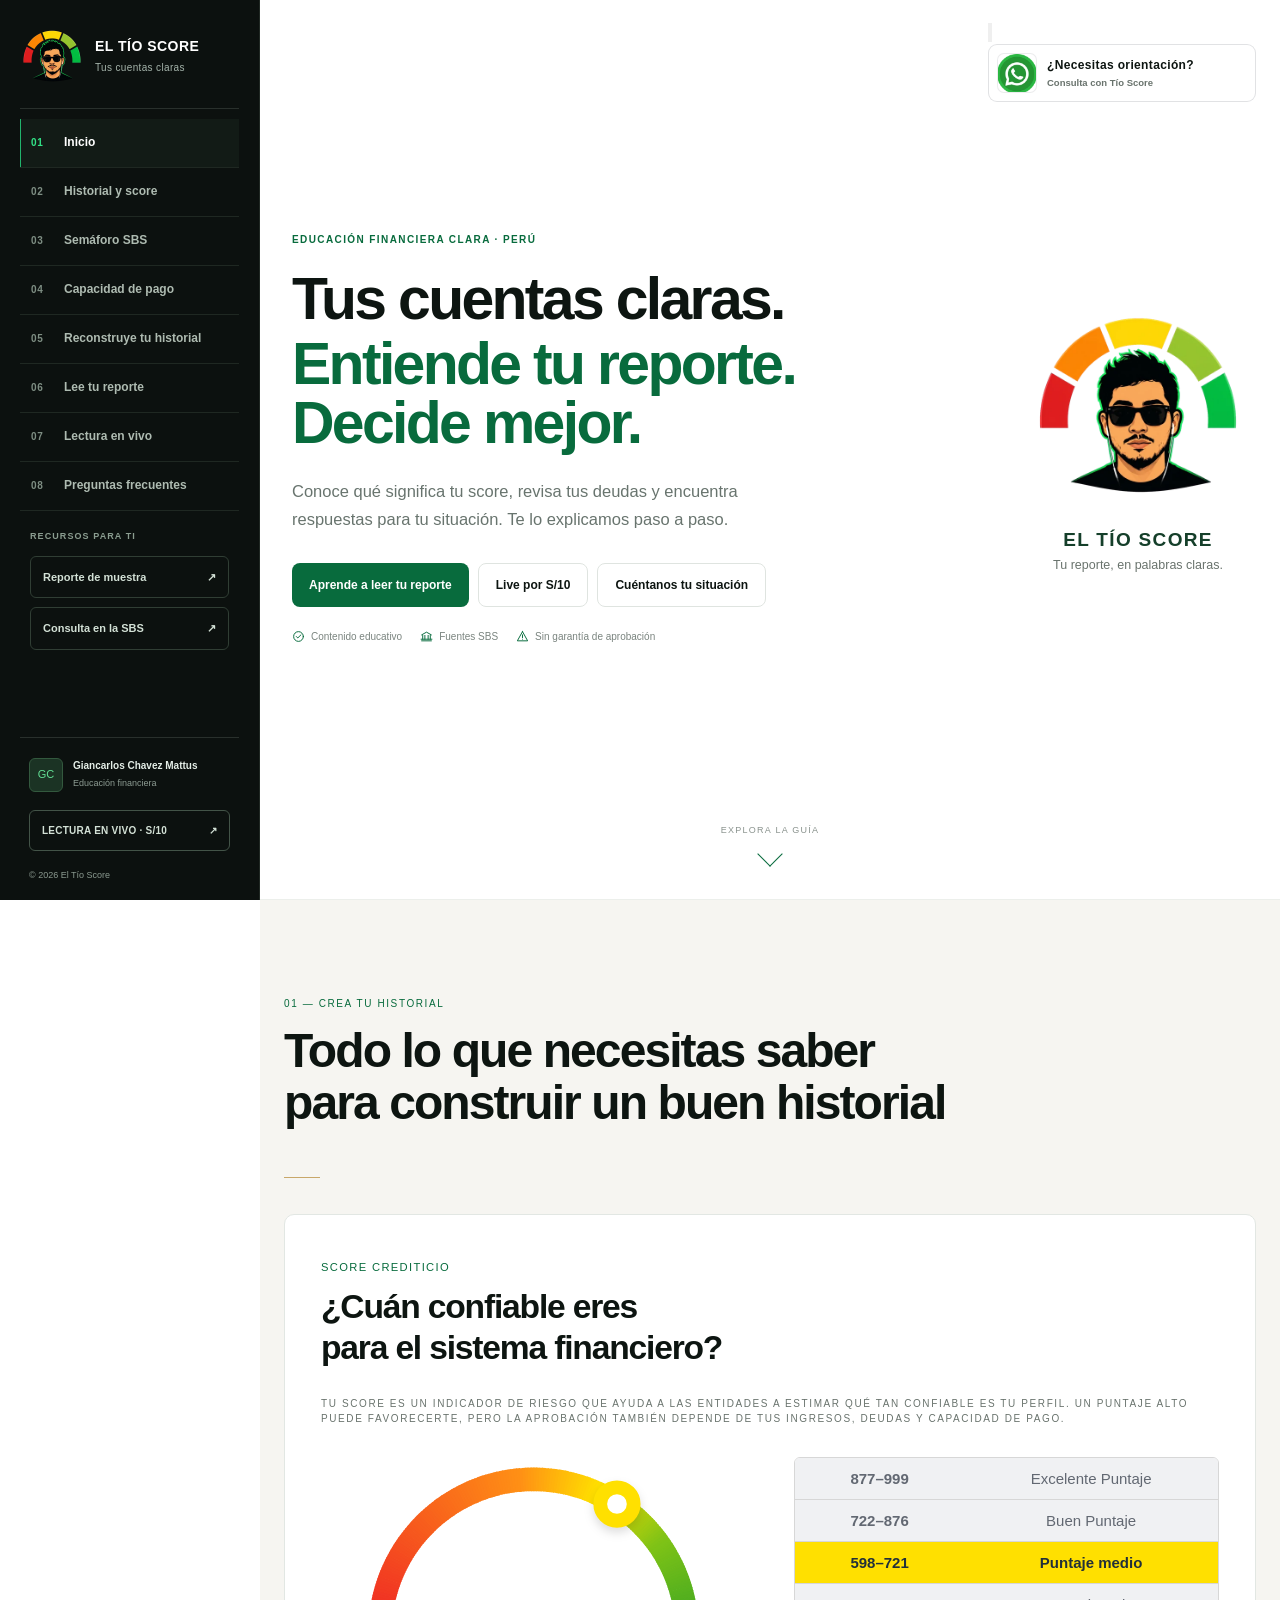
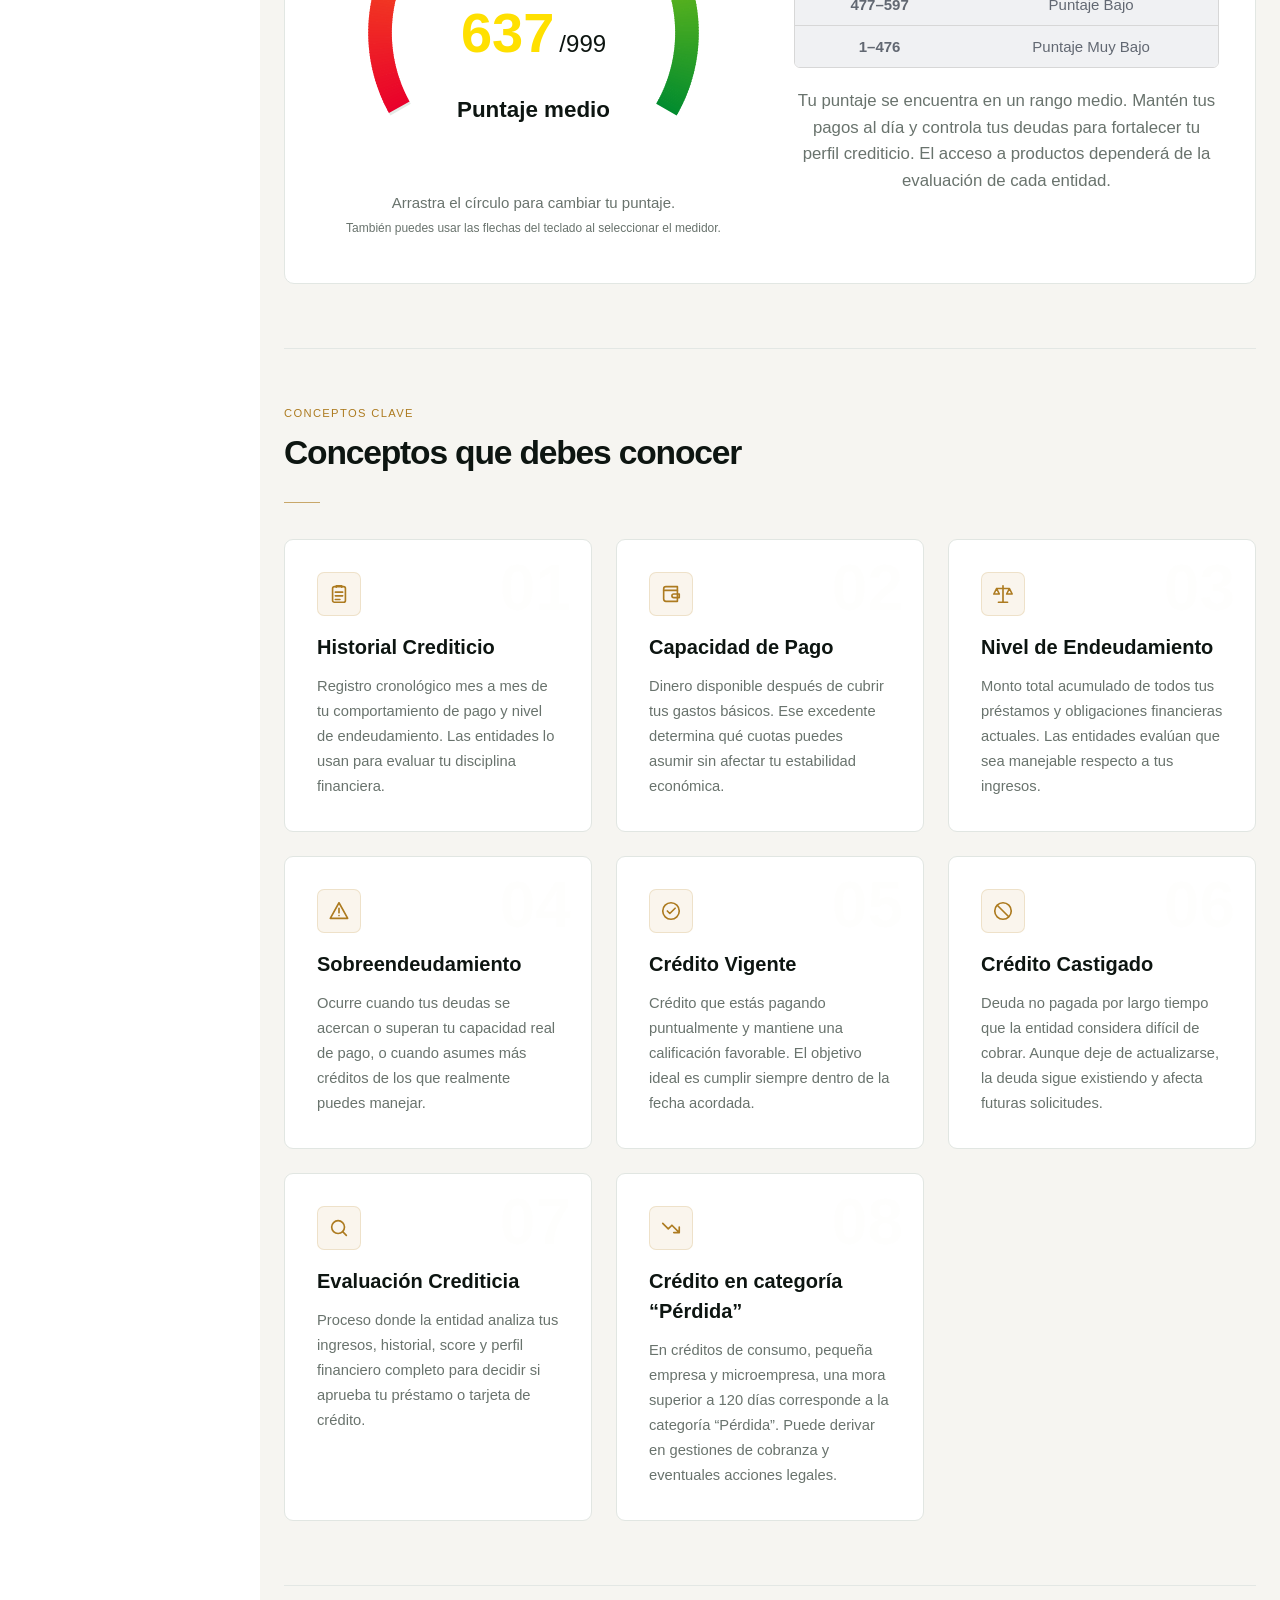
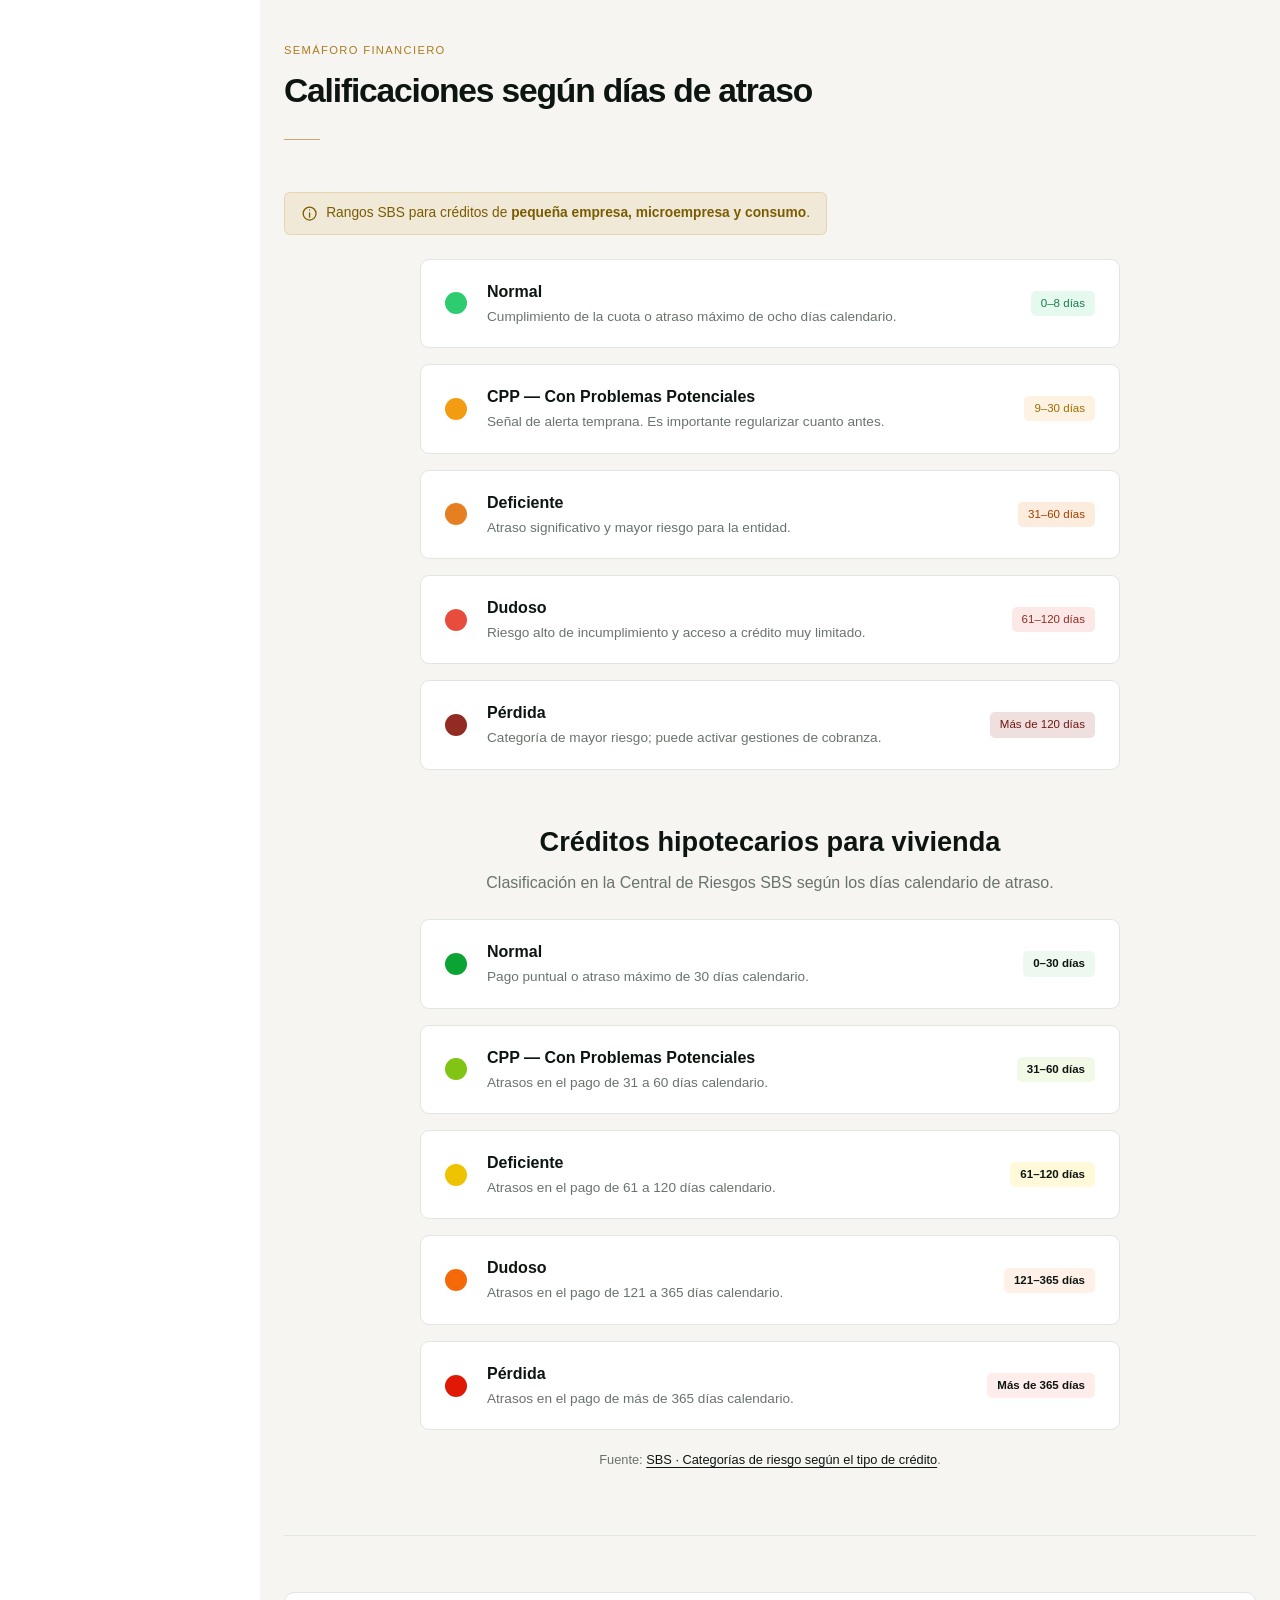
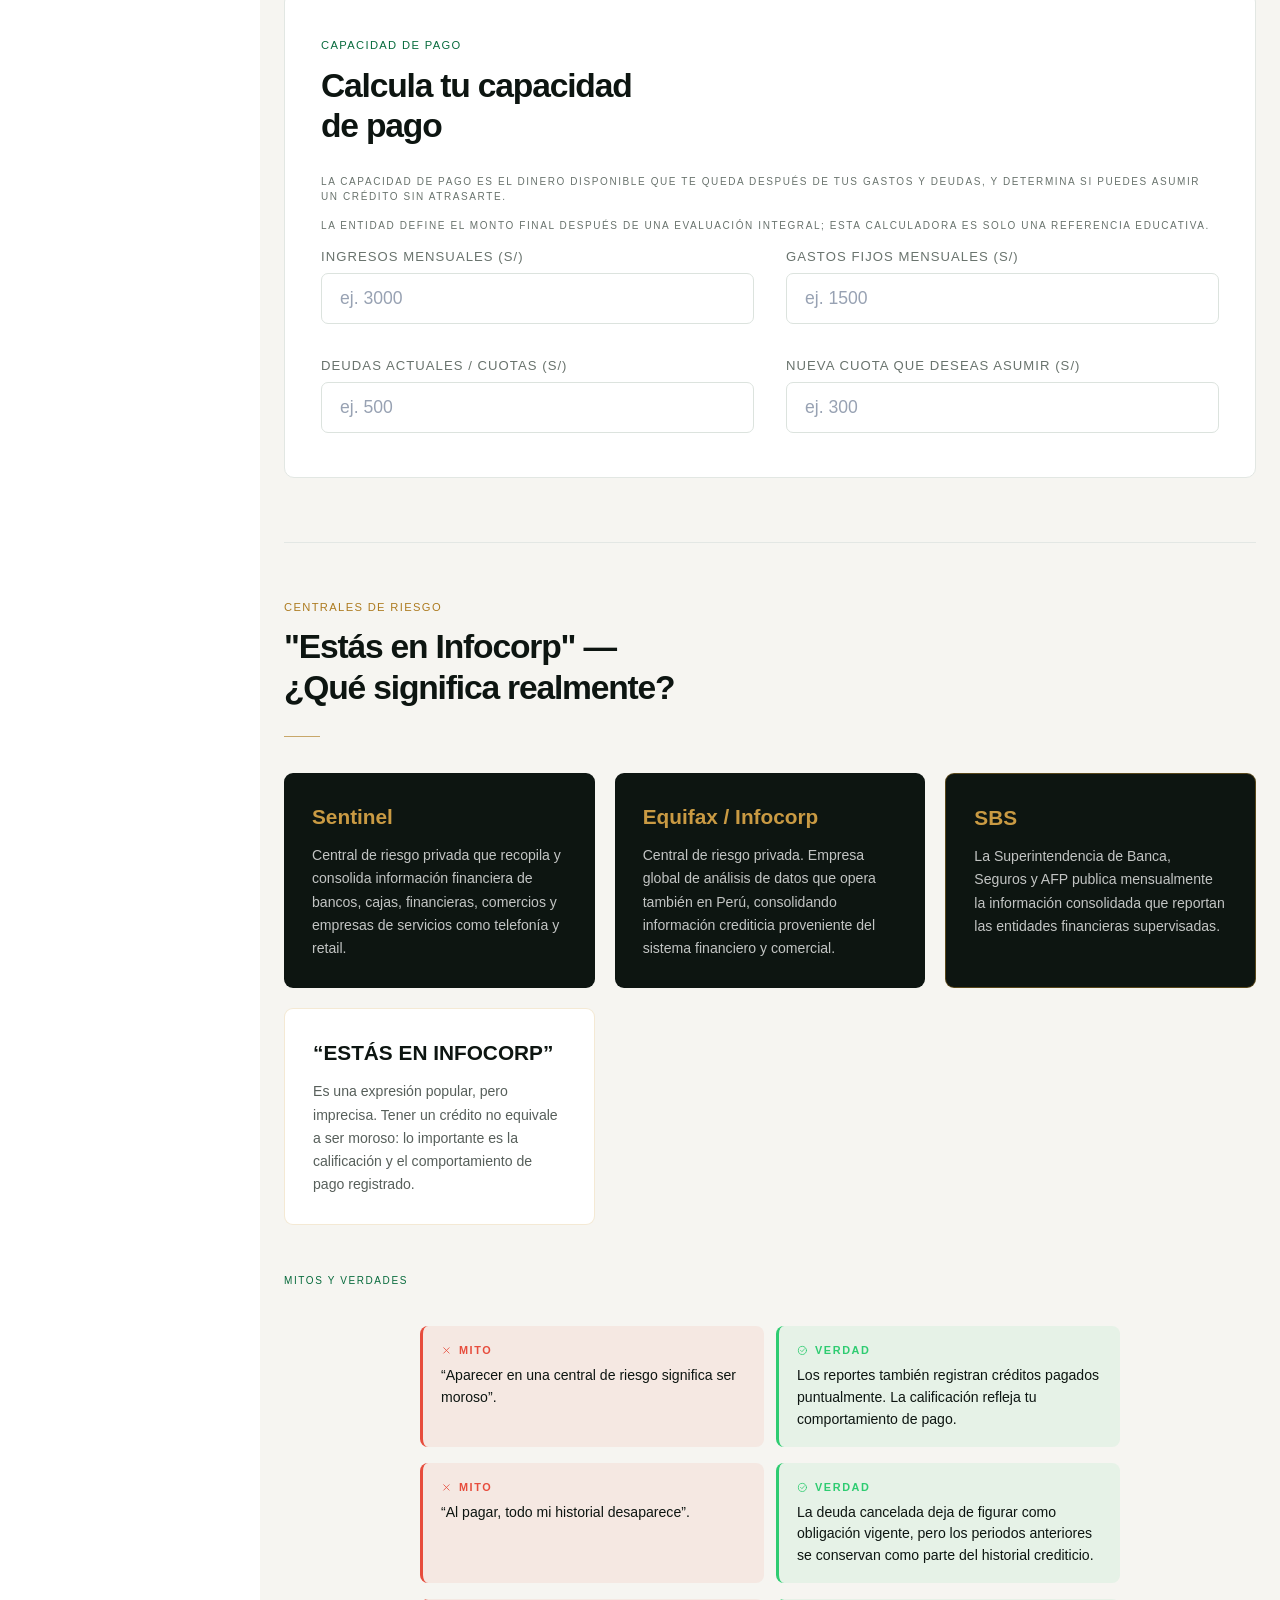
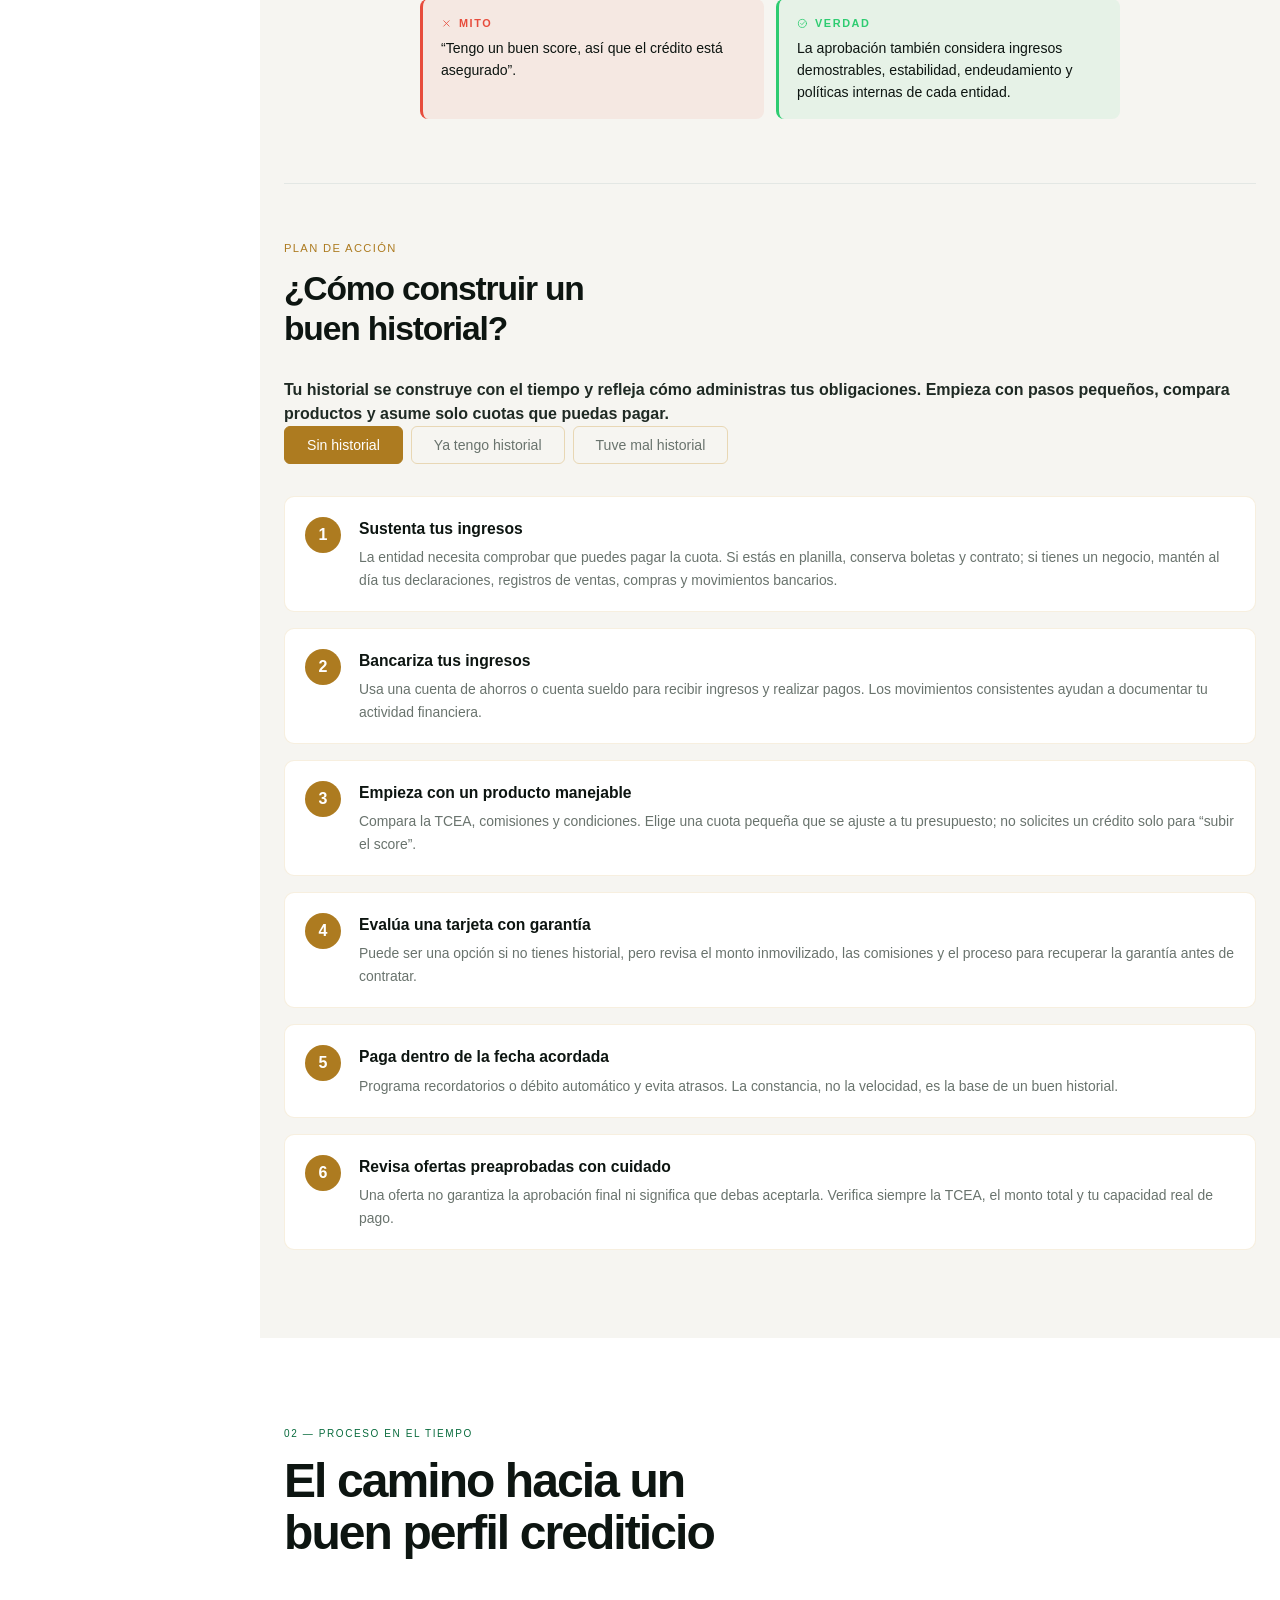
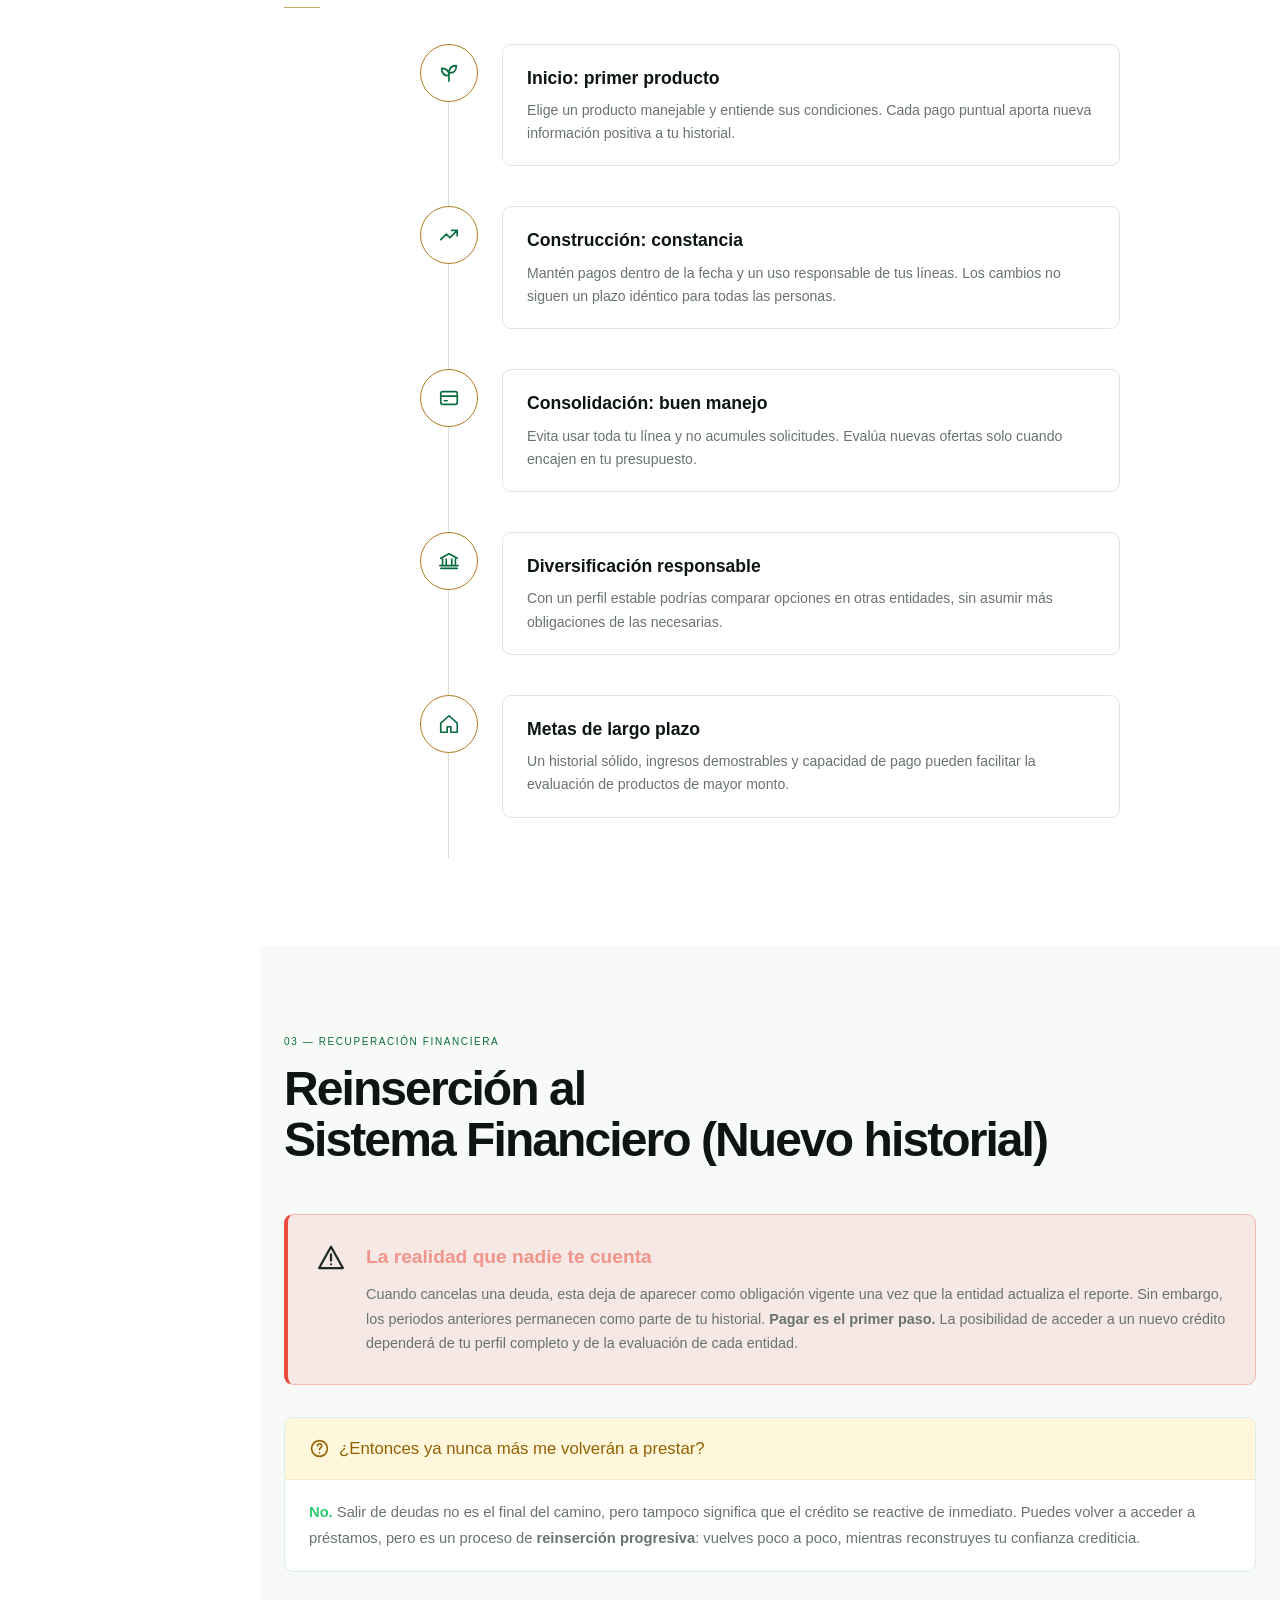
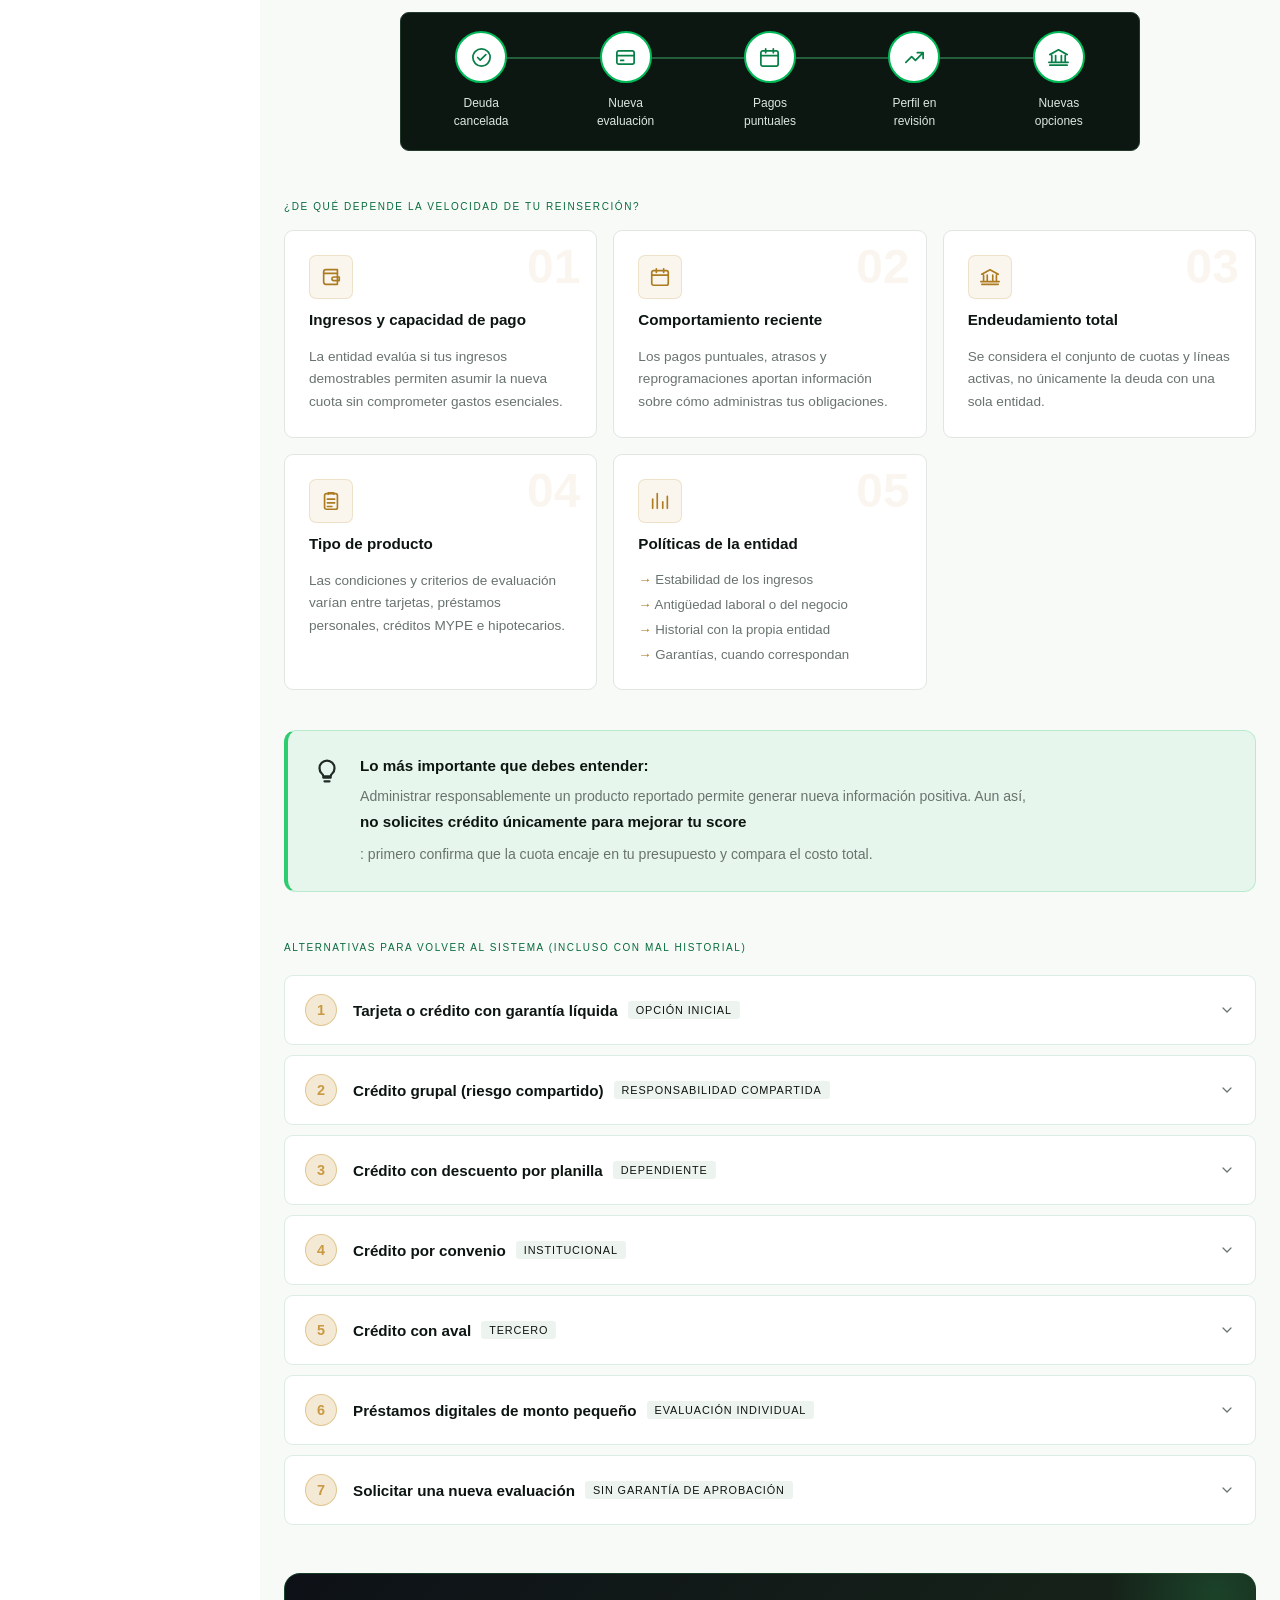
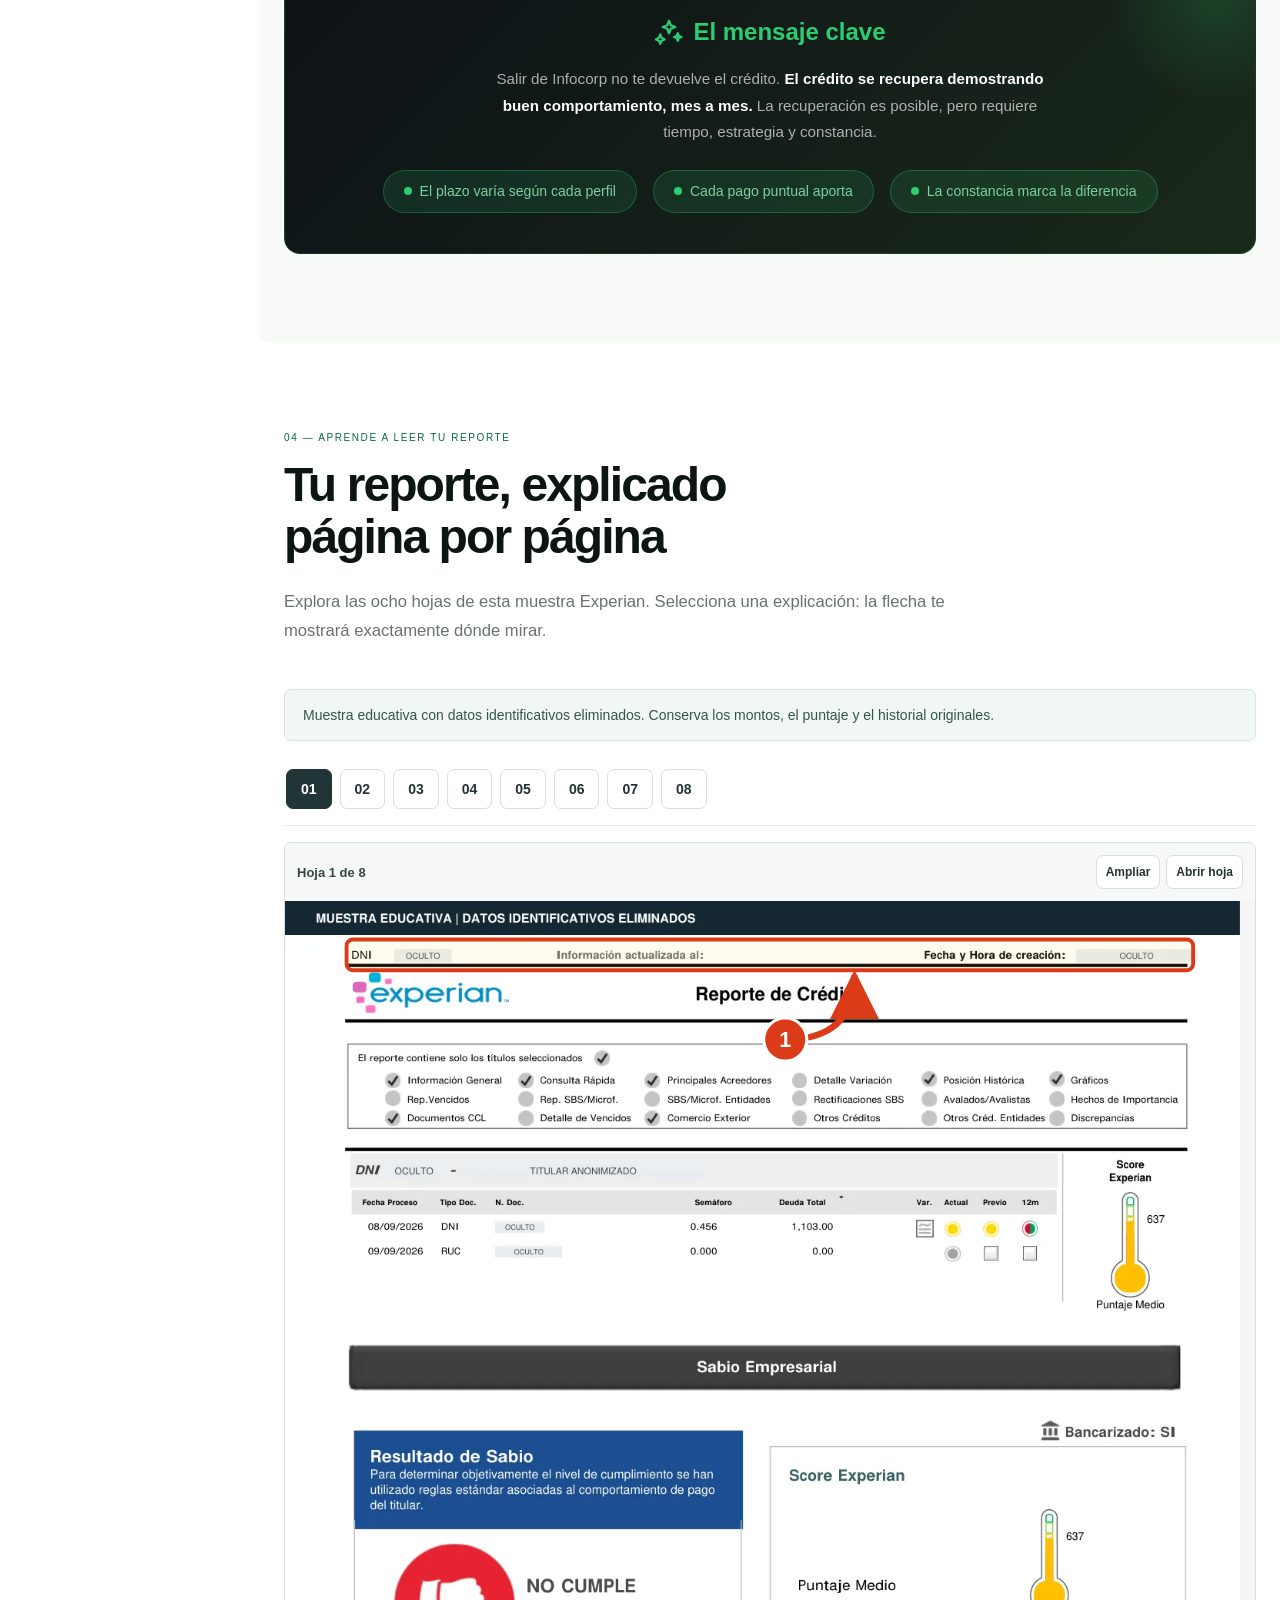
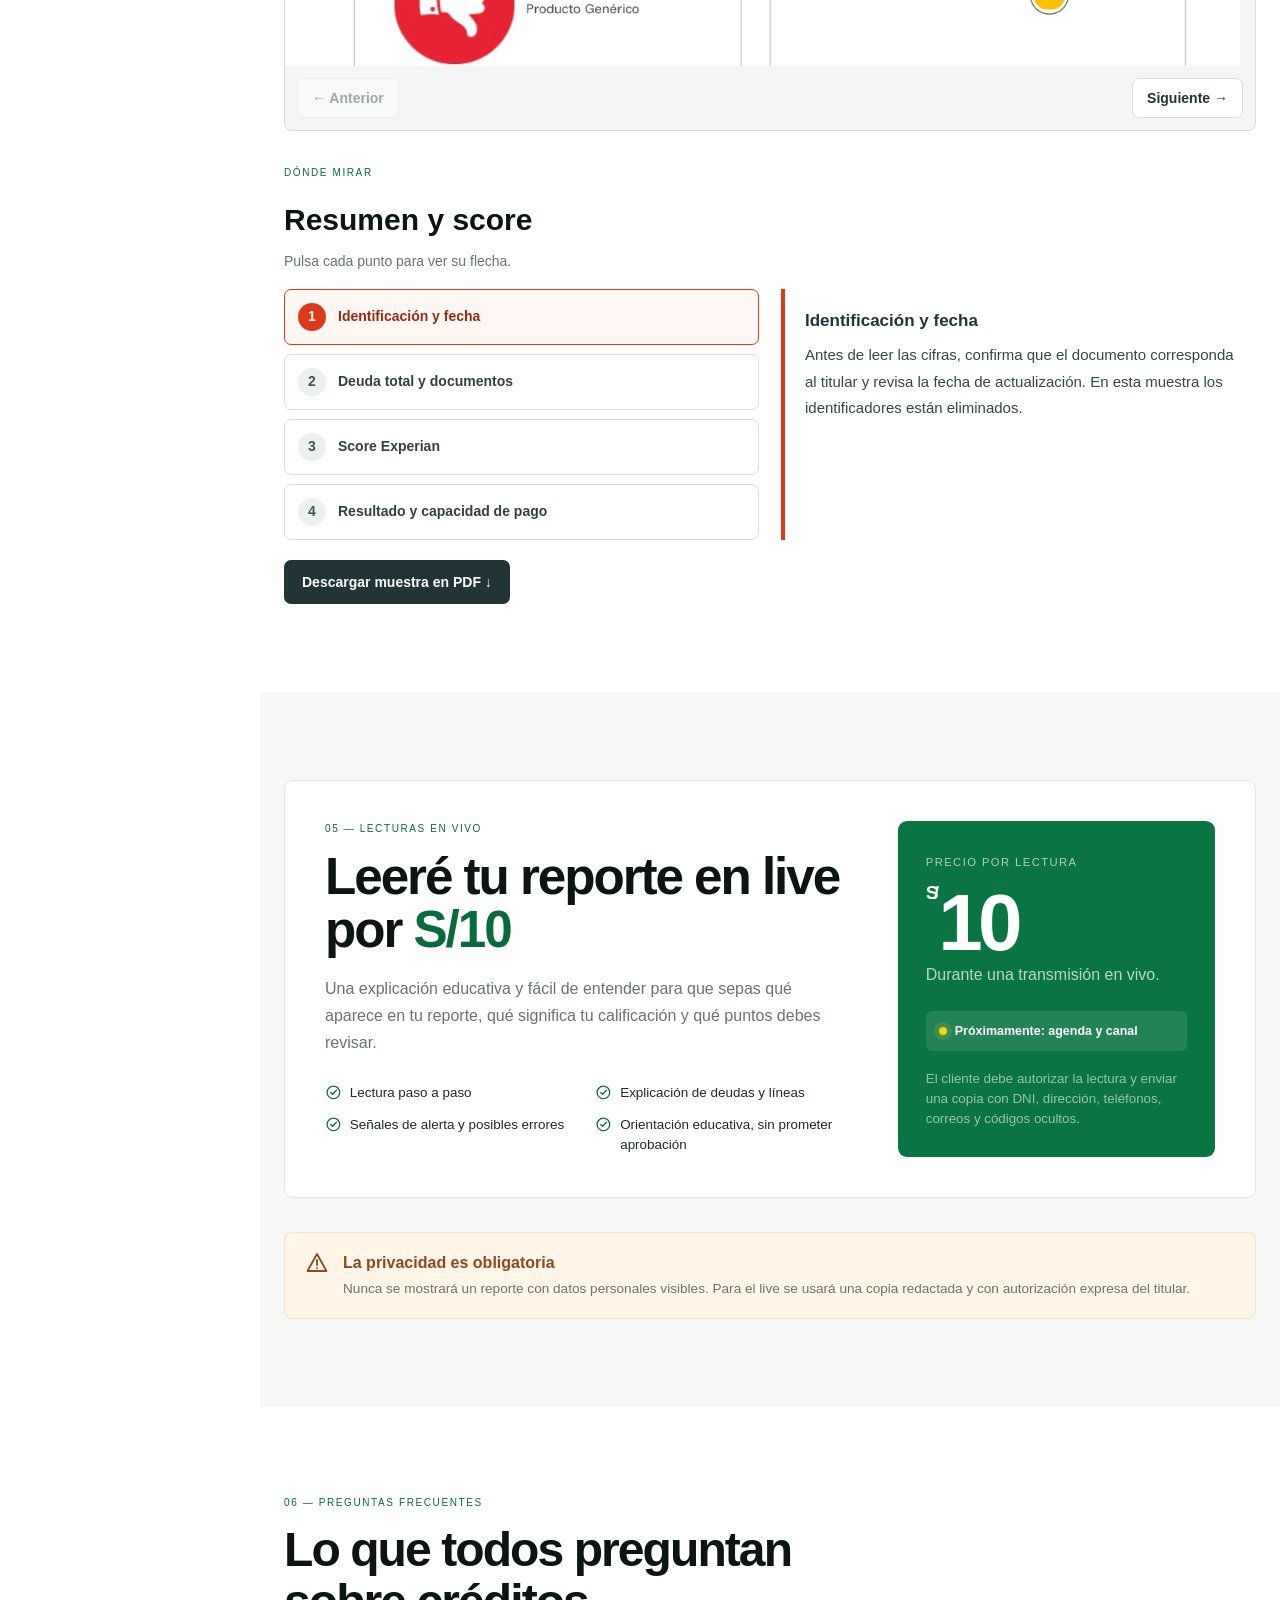
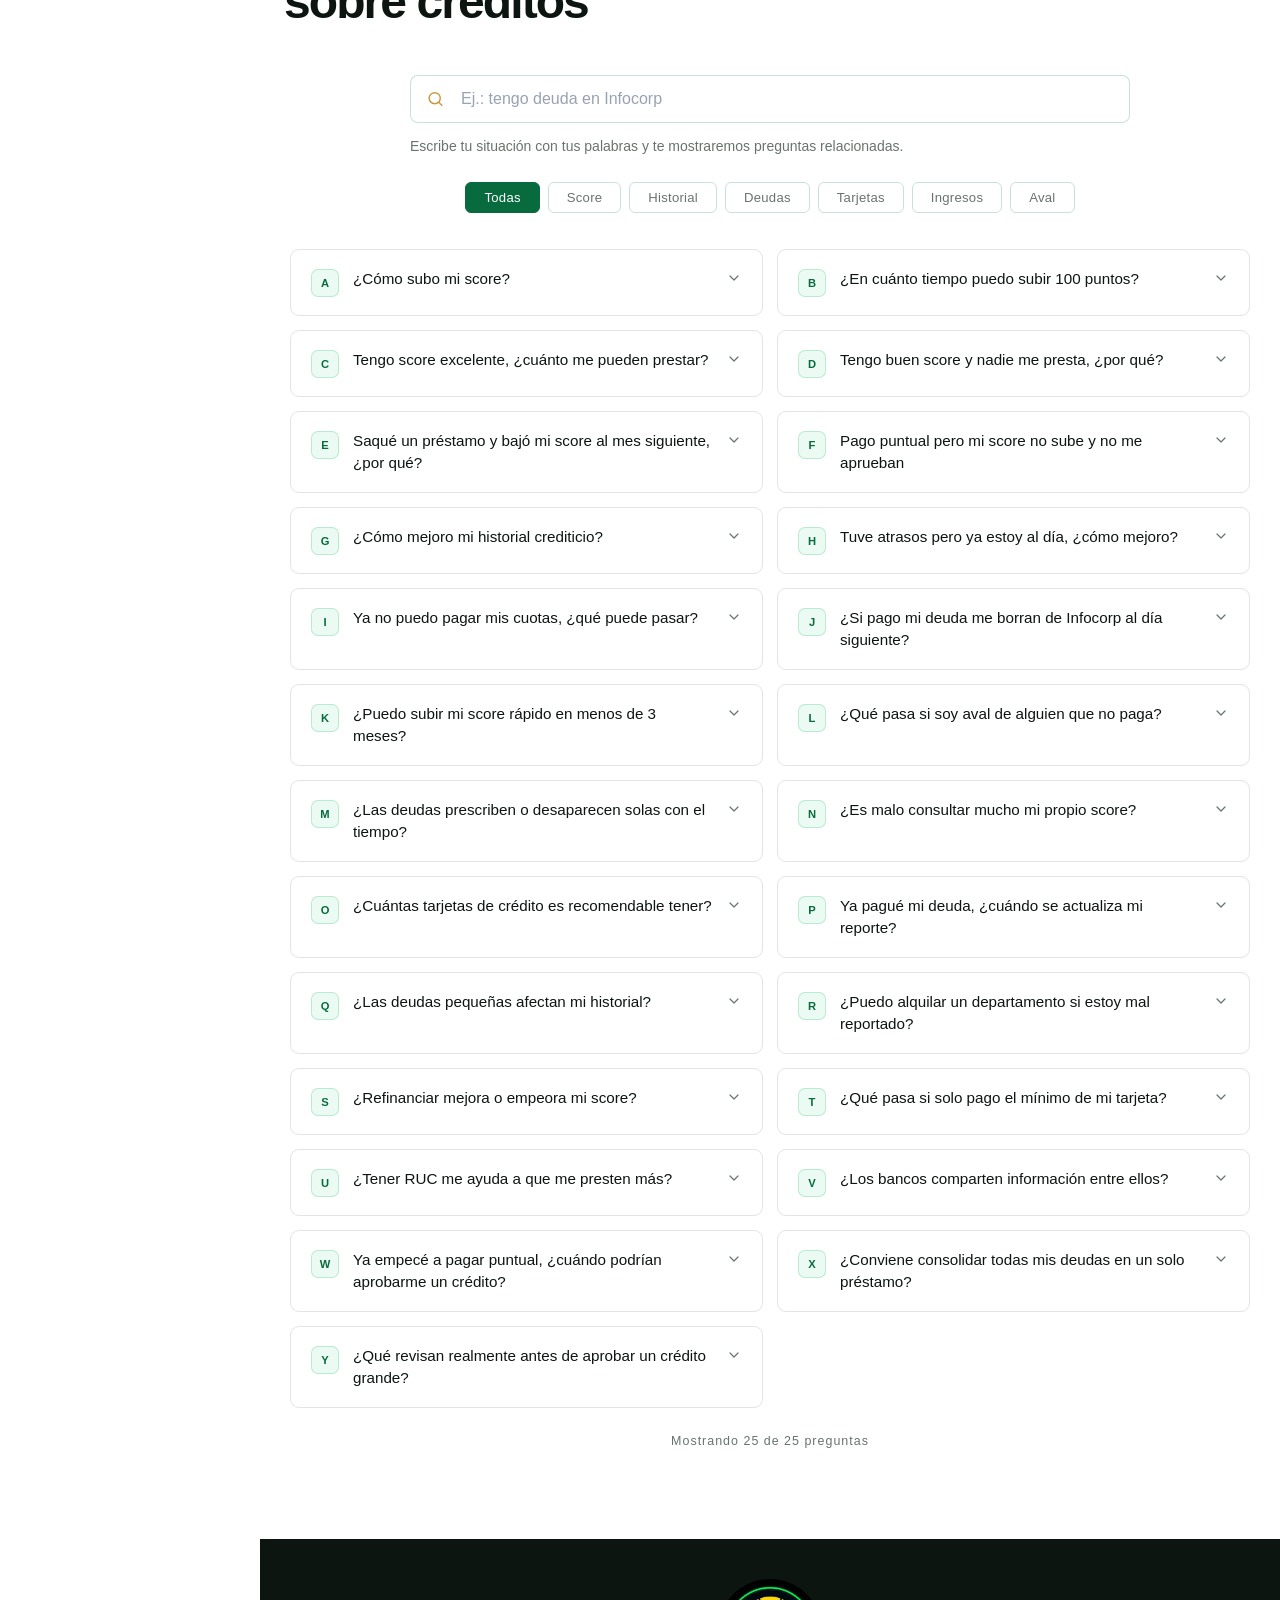
